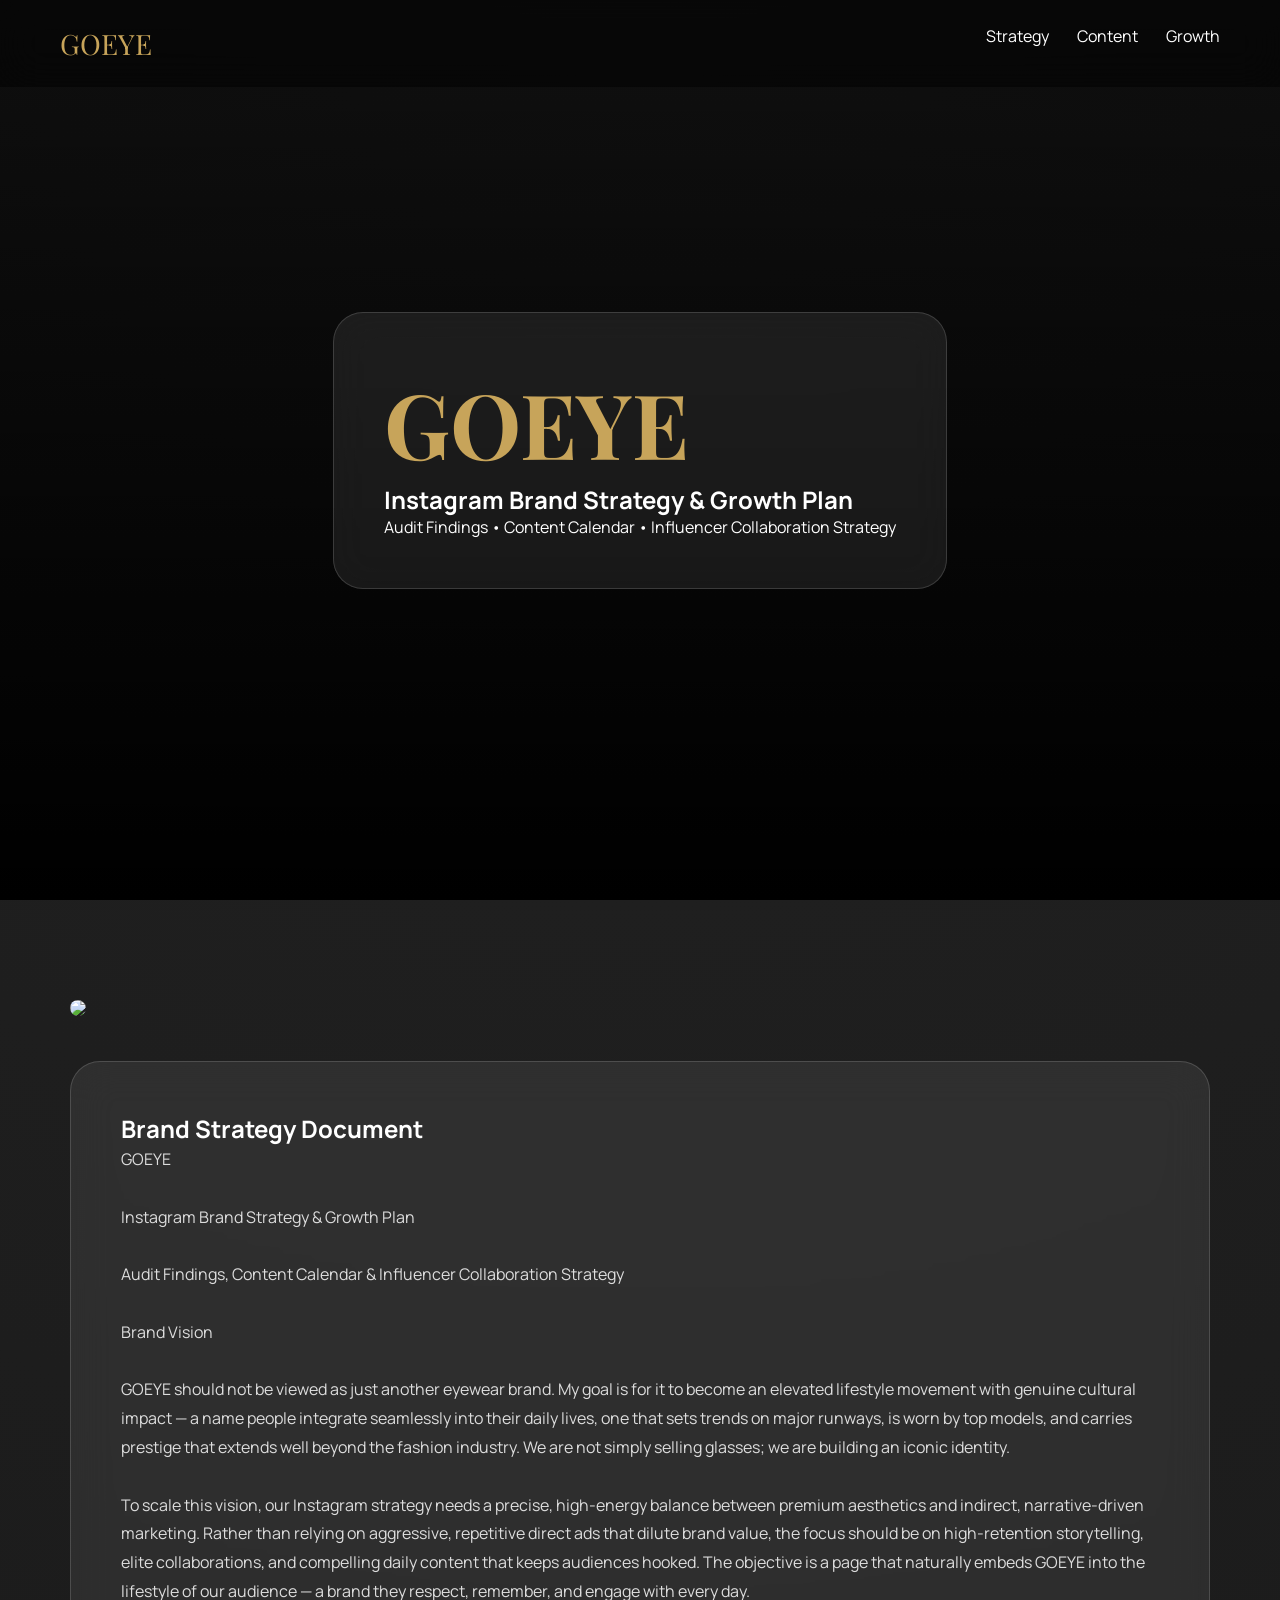
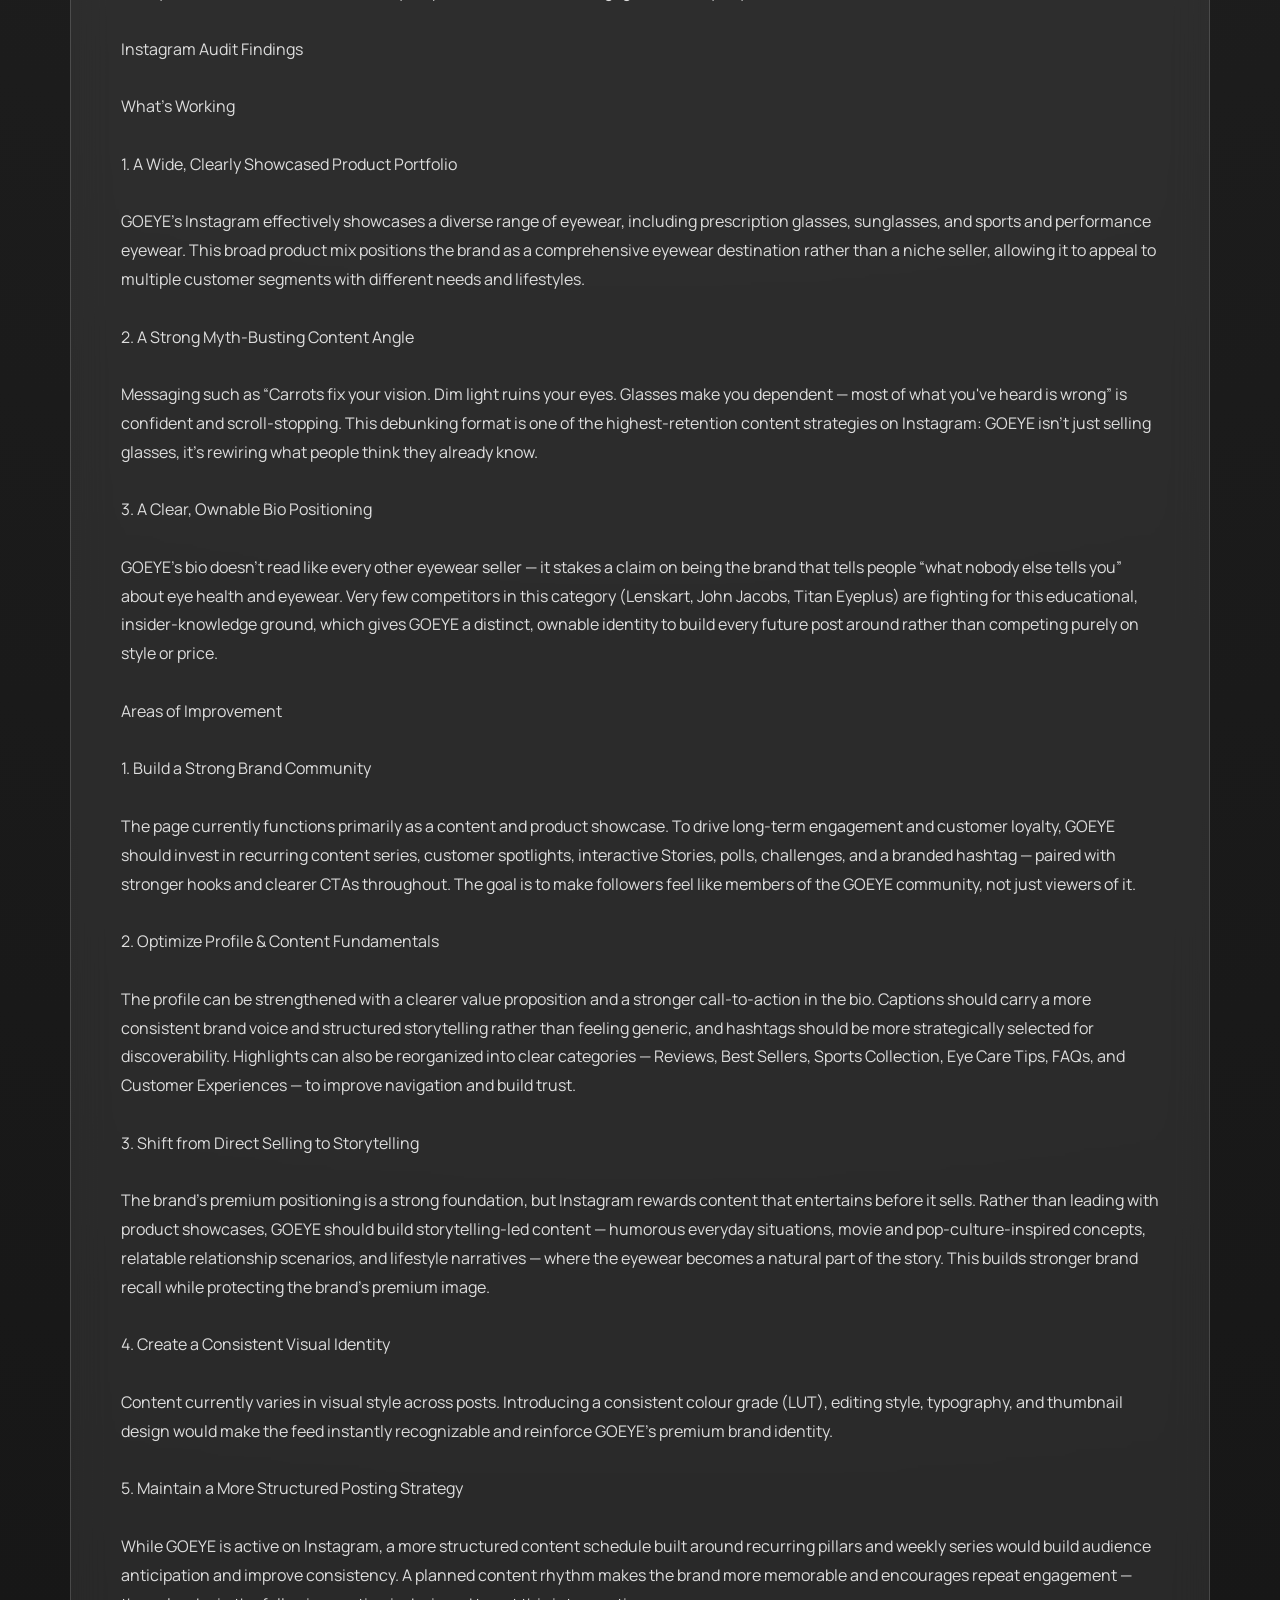
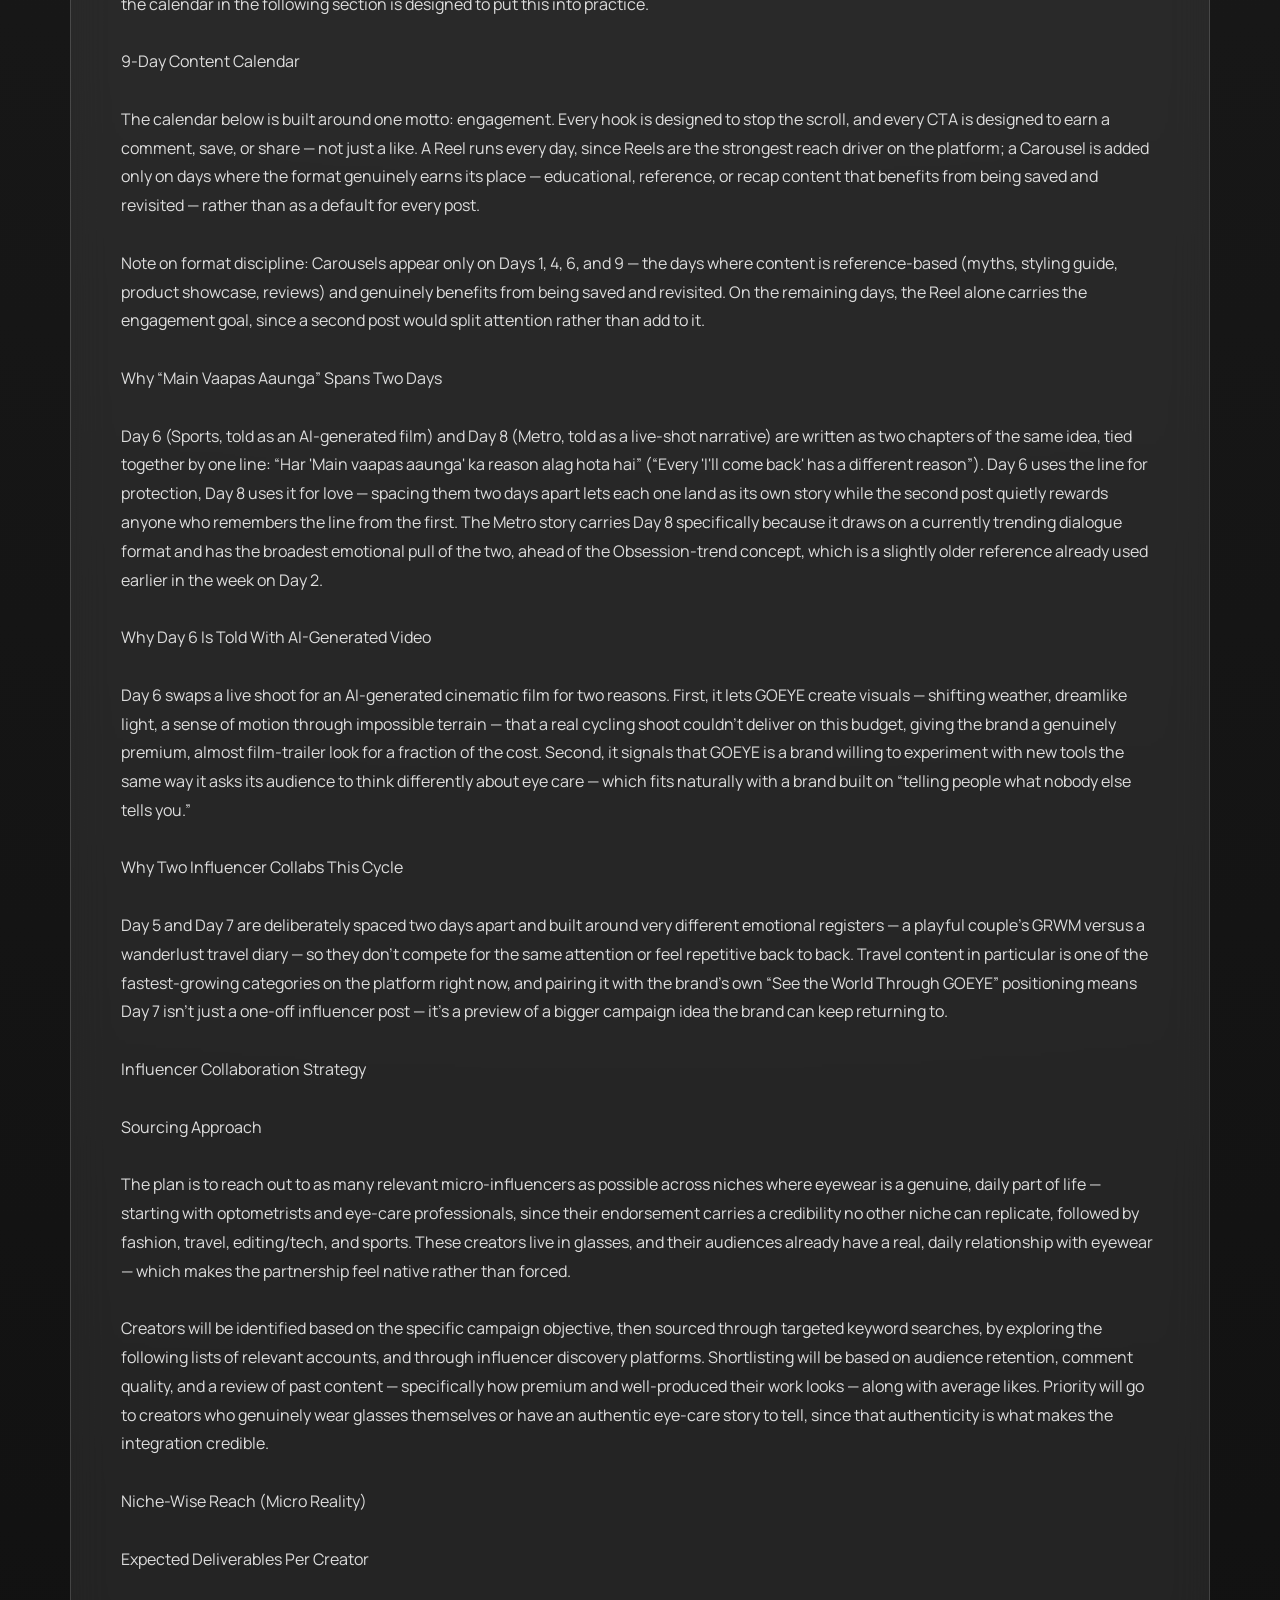
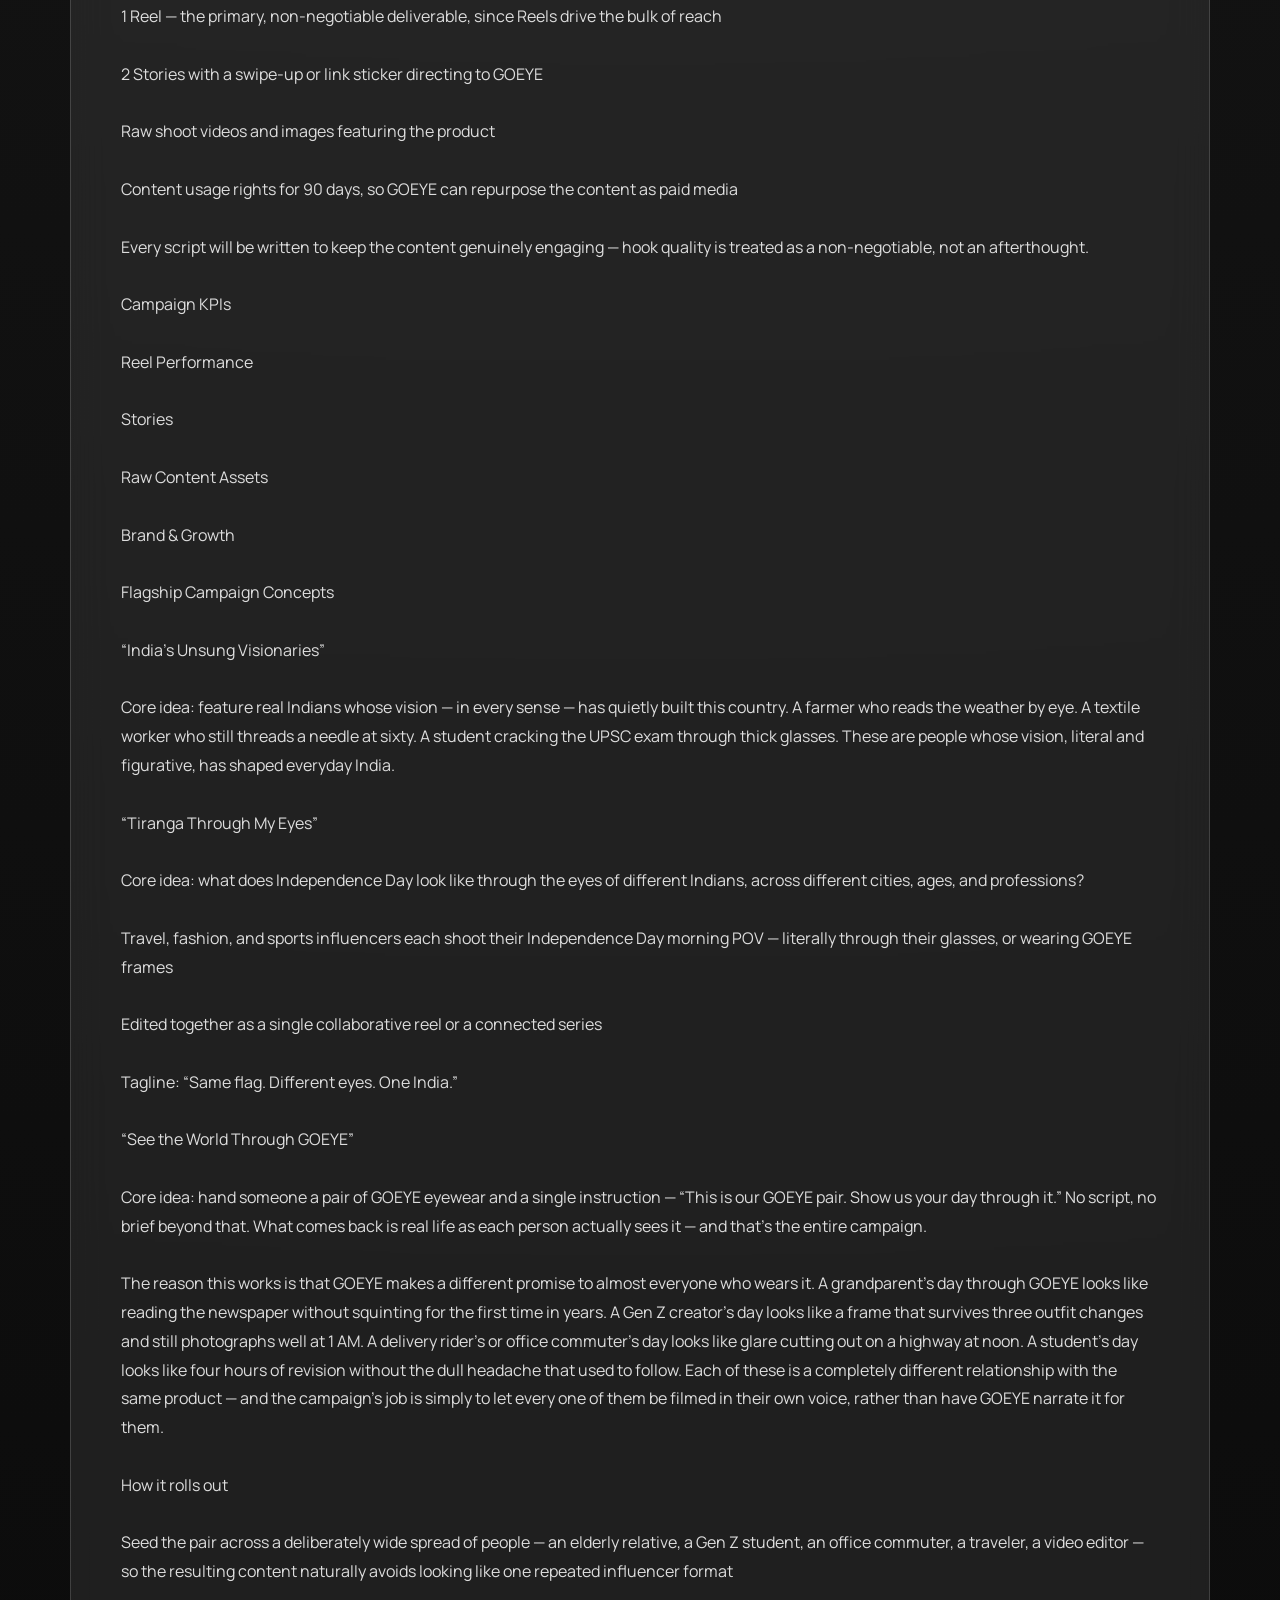
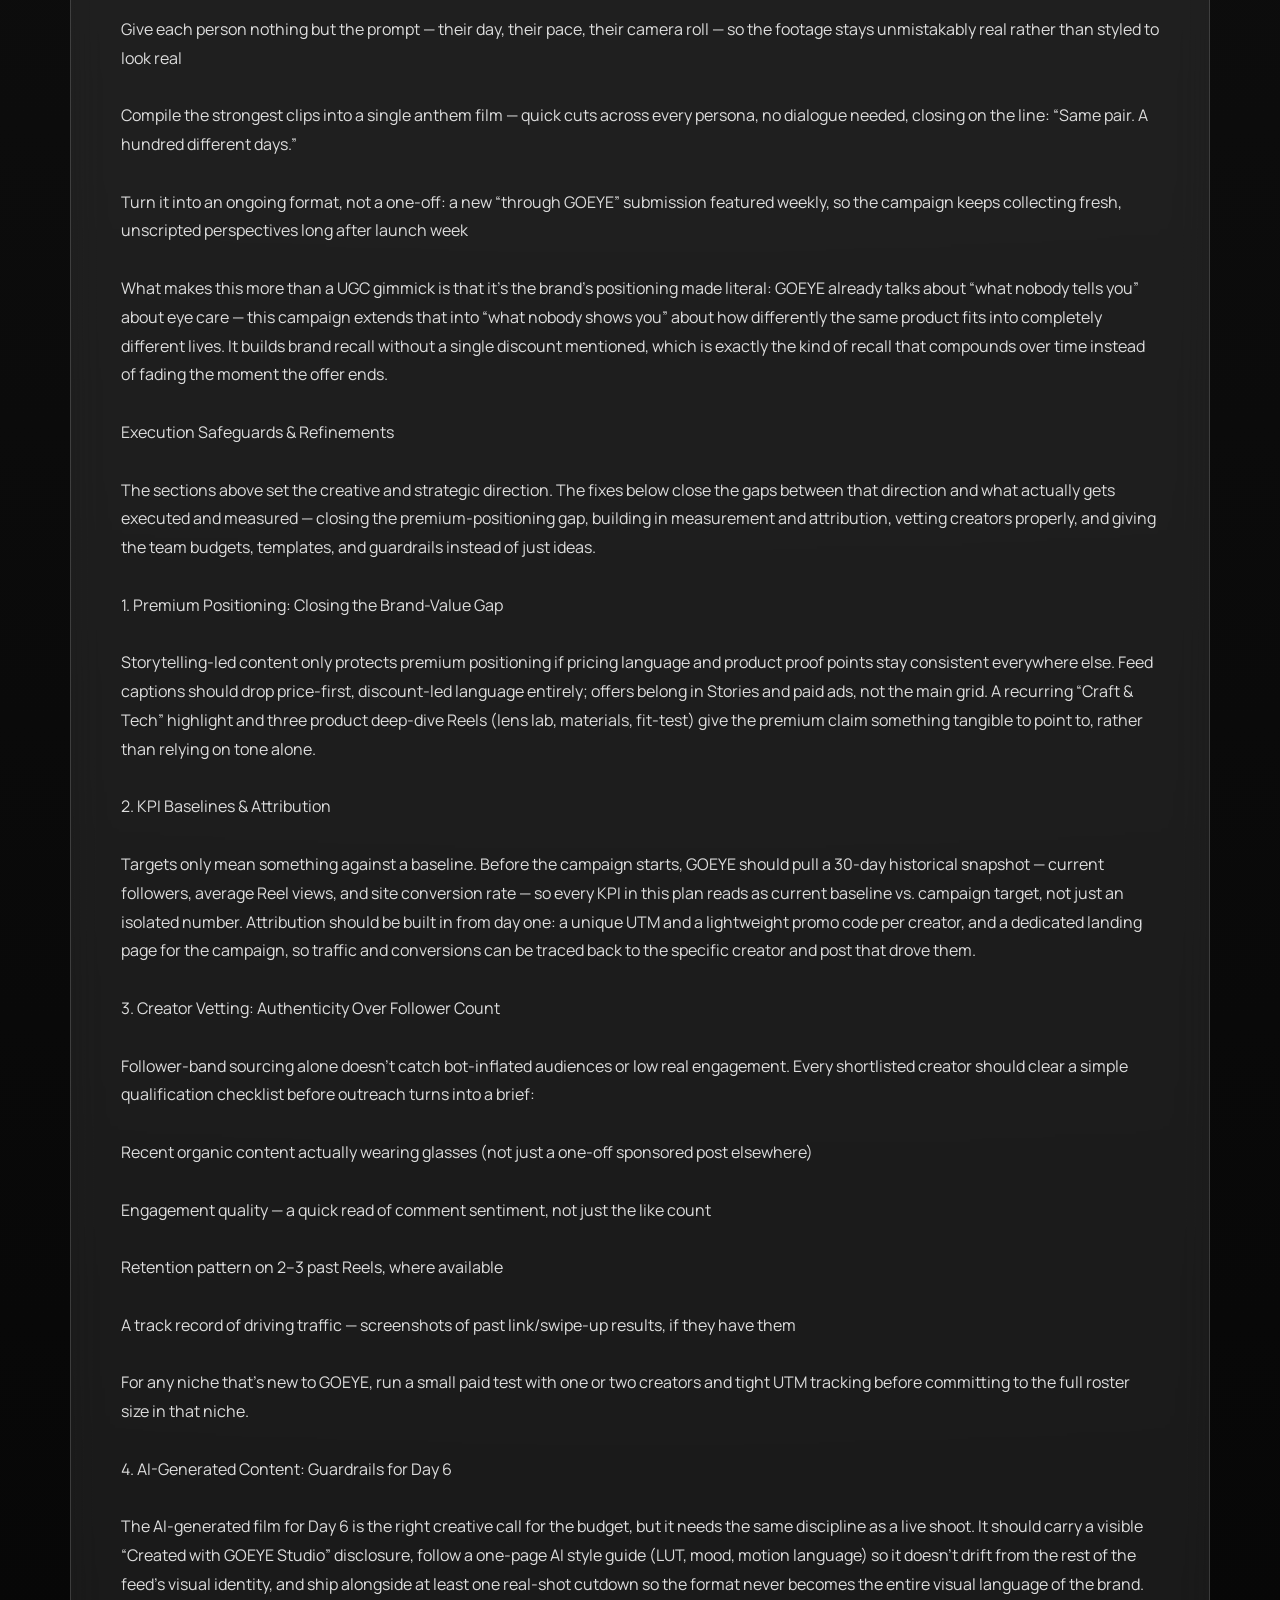
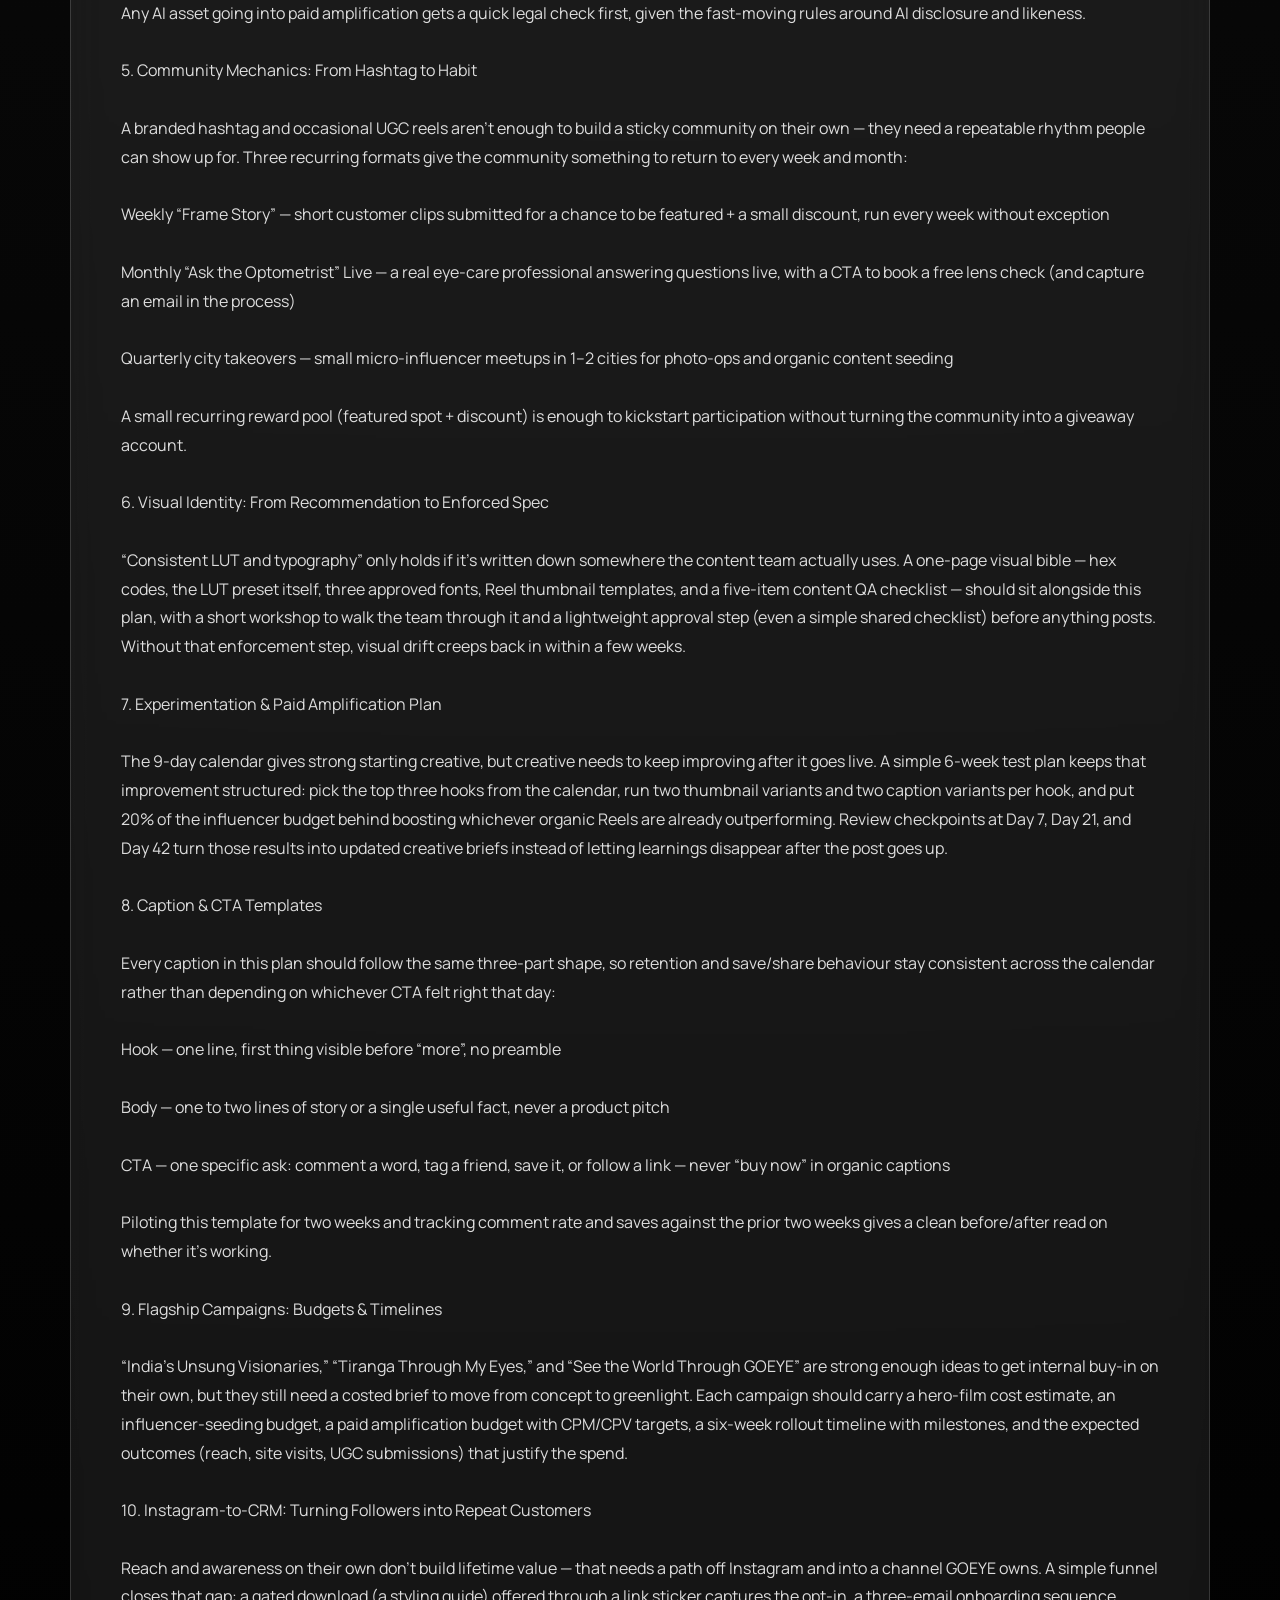
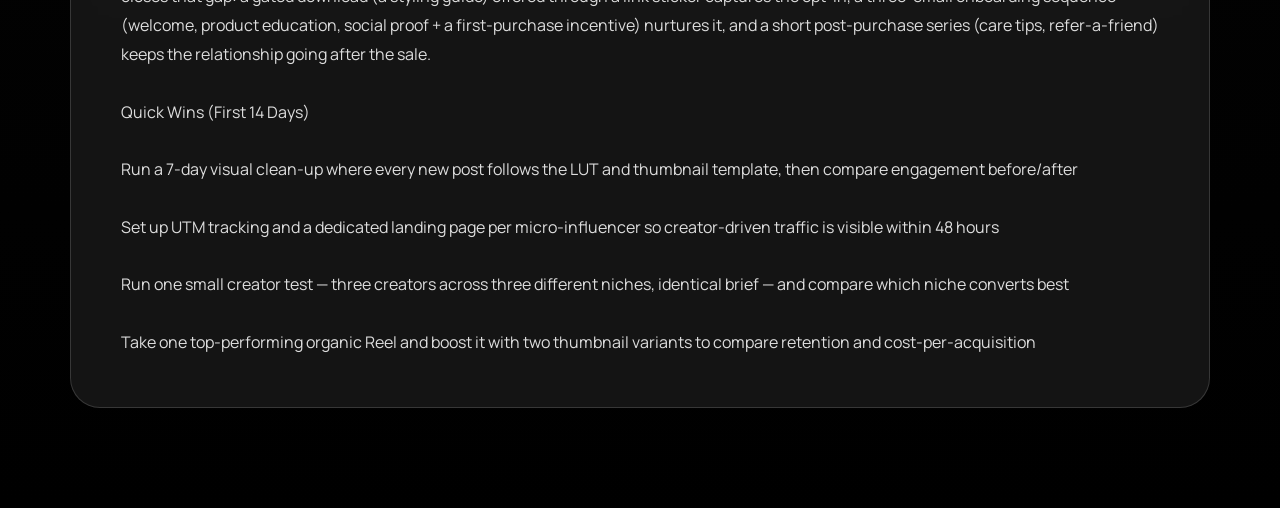
==== index.html @ ce5486c8 "Add files via upload" ====
<!DOCTYPE html>
<html lang="en">
<head>
<meta charset="UTF-8">
<meta name="viewport" content="width=device-width, initial-scale=1.0">
<title>GOEYE | Instagram Strategy</title>
<link href="https://fonts.googleapis.com/css2?family=Manrope:wght@300;400;600;800&family=Playfair+Display:wght@500;700&display=swap" rel="stylesheet">
<link rel="stylesheet" href="style.css">
</head>

<body>

<div id="loader">
<h1>GOEYE</h1>
<p>Loading Brand Strategy</p>
</div>

<nav>
<div class="logo">GOEYE</div>
<div>
<a href="#strategy">Strategy</a>
<a href="#content">Content</a>
<a href="#growth">Growth</a>
</div>
</nav>


<header class="hero">
<div class="hero-glass">
<h1>GOEYE</h1>
<h2>Instagram Brand Strategy & Growth Plan</h2>
<p>Audit Findings • Content Calendar • Influencer Collaboration Strategy</p>
</div>
</header>


<section id="strategy" class="section">

<div class="image-card">
<img src="https://images.unsplash.com/photo-1511499767150-a48a237f0083">
</div>

<div class="glass">

<h2>Brand Strategy Document</h2>

<pre>GOEYE

Instagram Brand Strategy & Growth Plan

Audit Findings, Content Calendar & Influencer Collaboration Strategy

Brand Vision

GOEYE should not be viewed as just another eyewear brand. My goal is for it to become an elevated lifestyle movement with genuine cultural impact — a name people integrate seamlessly into their daily lives, one that sets trends on major runways, is worn by top models, and carries prestige that extends well beyond the fashion industry. We are not simply selling glasses; we are building an iconic identity.

To scale this vision, our Instagram strategy needs a precise, high-energy balance between premium aesthetics and indirect, narrative-driven marketing. Rather than relying on aggressive, repetitive direct ads that dilute brand value, the focus should be on high-retention storytelling, elite collaborations, and compelling daily content that keeps audiences hooked. The objective is a page that naturally embeds GOEYE into the lifestyle of our audience — a brand they respect, remember, and engage with every day.

Instagram Audit Findings

What's Working

1. A Wide, Clearly Showcased Product Portfolio

GOEYE's Instagram effectively showcases a diverse range of eyewear, including prescription glasses, sunglasses, and sports and performance eyewear. This broad product mix positions the brand as a comprehensive eyewear destination rather than a niche seller, allowing it to appeal to multiple customer segments with different needs and lifestyles.

2. A Strong Myth-Busting Content Angle

Messaging such as “Carrots fix your vision. Dim light ruins your eyes. Glasses make you dependent — most of what you've heard is wrong” is confident and scroll-stopping. This debunking format is one of the highest-retention content strategies on Instagram: GOEYE isn't just selling glasses, it's rewiring what people think they already know.

3. A Clear, Ownable Bio Positioning

GOEYE's bio doesn't read like every other eyewear seller — it stakes a claim on being the brand that tells people “what nobody else tells you” about eye health and eyewear. Very few competitors in this category (Lenskart, John Jacobs, Titan Eyeplus) are fighting for this educational, insider-knowledge ground, which gives GOEYE a distinct, ownable identity to build every future post around rather than competing purely on style or price.

Areas of Improvement

1. Build a Strong Brand Community

The page currently functions primarily as a content and product showcase. To drive long-term engagement and customer loyalty, GOEYE should invest in recurring content series, customer spotlights, interactive Stories, polls, challenges, and a branded hashtag — paired with stronger hooks and clearer CTAs throughout. The goal is to make followers feel like members of the GOEYE community, not just viewers of it.

2. Optimize Profile & Content Fundamentals

The profile can be strengthened with a clearer value proposition and a stronger call-to-action in the bio. Captions should carry a more consistent brand voice and structured storytelling rather than feeling generic, and hashtags should be more strategically selected for discoverability. Highlights can also be reorganized into clear categories — Reviews, Best Sellers, Sports Collection, Eye Care Tips, FAQs, and Customer Experiences — to improve navigation and build trust.

3. Shift from Direct Selling to Storytelling

The brand's premium positioning is a strong foundation, but Instagram rewards content that entertains before it sells. Rather than leading with product showcases, GOEYE should build storytelling-led content — humorous everyday situations, movie and pop-culture-inspired concepts, relatable relationship scenarios, and lifestyle narratives — where the eyewear becomes a natural part of the story. This builds stronger brand recall while protecting the brand's premium image.

4. Create a Consistent Visual Identity

Content currently varies in visual style across posts. Introducing a consistent colour grade (LUT), editing style, typography, and thumbnail design would make the feed instantly recognizable and reinforce GOEYE's premium brand identity.

5. Maintain a More Structured Posting Strategy

While GOEYE is active on Instagram, a more structured content schedule built around recurring pillars and weekly series would build audience anticipation and improve consistency. A planned content rhythm makes the brand more memorable and encourages repeat engagement — the calendar in the following section is designed to put this into practice.

9-Day Content Calendar

The calendar below is built around one motto: engagement. Every hook is designed to stop the scroll, and every CTA is designed to earn a comment, save, or share — not just a like. A Reel runs every day, since Reels are the strongest reach driver on the platform; a Carousel is added only on days where the format genuinely earns its place — educational, reference, or recap content that benefits from being saved and revisited — rather than as a default for every post.

Note on format discipline: Carousels appear only on Days 1, 4, 6, and 9 — the days where content is reference-based (myths, styling guide, product showcase, reviews) and genuinely benefits from being saved and revisited. On the remaining days, the Reel alone carries the engagement goal, since a second post would split attention rather than add to it.

Why “Main Vaapas Aaunga” Spans Two Days

Day 6 (Sports, told as an AI-generated film) and Day 8 (Metro, told as a live-shot narrative) are written as two chapters of the same idea, tied together by one line: “Har 'Main vaapas aaunga' ka reason alag hota hai” (“Every 'I'll come back' has a different reason”). Day 6 uses the line for protection, Day 8 uses it for love — spacing them two days apart lets each one land as its own story while the second post quietly rewards anyone who remembers the line from the first. The Metro story carries Day 8 specifically because it draws on a currently trending dialogue format and has the broadest emotional pull of the two, ahead of the Obsession-trend concept, which is a slightly older reference already used earlier in the week on Day 2.

Why Day 6 Is Told With AI-Generated Video

Day 6 swaps a live shoot for an AI-generated cinematic film for two reasons. First, it lets GOEYE create visuals — shifting weather, dreamlike light, a sense of motion through impossible terrain — that a real cycling shoot couldn't deliver on this budget, giving the brand a genuinely premium, almost film-trailer look for a fraction of the cost. Second, it signals that GOEYE is a brand willing to experiment with new tools the same way it asks its audience to think differently about eye care — which fits naturally with a brand built on “telling people what nobody else tells you.”

Why Two Influencer Collabs This Cycle

Day 5 and Day 7 are deliberately spaced two days apart and built around very different emotional registers — a playful couple's GRWM versus a wanderlust travel diary — so they don't compete for the same attention or feel repetitive back to back. Travel content in particular is one of the fastest-growing categories on the platform right now, and pairing it with the brand's own “See the World Through GOEYE” positioning means Day 7 isn't just a one-off influencer post — it's a preview of a bigger campaign idea the brand can keep returning to.

Influencer Collaboration Strategy

Sourcing Approach

The plan is to reach out to as many relevant micro-influencers as possible across niches where eyewear is a genuine, daily part of life — starting with optometrists and eye-care professionals, since their endorsement carries a credibility no other niche can replicate, followed by fashion, travel, editing/tech, and sports. These creators live in glasses, and their audiences already have a real, daily relationship with eyewear — which makes the partnership feel native rather than forced.

Creators will be identified based on the specific campaign objective, then sourced through targeted keyword searches, by exploring the following lists of relevant accounts, and through influencer discovery platforms. Shortlisting will be based on audience retention, comment quality, and a review of past content — specifically how premium and well-produced their work looks — along with average likes. Priority will go to creators who genuinely wear glasses themselves or have an authentic eye-care story to tell, since that authenticity is what makes the integration credible.

Niche-Wise Reach (Micro Reality)

Expected Deliverables Per Creator

1 Reel — the primary, non-negotiable deliverable, since Reels drive the bulk of reach

2 Stories with a swipe-up or link sticker directing to GOEYE

Raw shoot videos and images featuring the product

Content usage rights for 90 days, so GOEYE can repurpose the content as paid media

Every script will be written to keep the content genuinely engaging — hook quality is treated as a non-negotiable, not an afterthought.

Campaign KPIs

Reel Performance

Stories

Raw Content Assets

Brand & Growth

Flagship Campaign Concepts

“India's Unsung Visionaries”

Core idea: feature real Indians whose vision — in every sense — has quietly built this country. A farmer who reads the weather by eye. A textile worker who still threads a needle at sixty. A student cracking the UPSC exam through thick glasses. These are people whose vision, literal and figurative, has shaped everyday India.

“Tiranga Through My Eyes”

Core idea: what does Independence Day look like through the eyes of different Indians, across different cities, ages, and professions?

Travel, fashion, and sports influencers each shoot their Independence Day morning POV — literally through their glasses, or wearing GOEYE frames

Edited together as a single collaborative reel or a connected series

Tagline: “Same flag. Different eyes. One India.”

“See the World Through GOEYE”

Core idea: hand someone a pair of GOEYE eyewear and a single instruction — “This is our GOEYE pair. Show us your day through it.” No script, no brief beyond that. What comes back is real life as each person actually sees it — and that's the entire campaign.

The reason this works is that GOEYE makes a different promise to almost everyone who wears it. A grandparent's day through GOEYE looks like reading the newspaper without squinting for the first time in years. A Gen Z creator's day looks like a frame that survives three outfit changes and still photographs well at 1 AM. A delivery rider's or office commuter's day looks like glare cutting out on a highway at noon. A student's day looks like four hours of revision without the dull headache that used to follow. Each of these is a completely different relationship with the same product — and the campaign's job is simply to let every one of them be filmed in their own voice, rather than have GOEYE narrate it for them.

How it rolls out

Seed the pair across a deliberately wide spread of people — an elderly relative, a Gen Z student, an office commuter, a traveler, a video editor — so the resulting content naturally avoids looking like one repeated influencer format

Give each person nothing but the prompt — their day, their pace, their camera roll — so the footage stays unmistakably real rather than styled to look real

Compile the strongest clips into a single anthem film — quick cuts across every persona, no dialogue needed, closing on the line: “Same pair. A hundred different days.”

Turn it into an ongoing format, not a one-off: a new “through GOEYE” submission featured weekly, so the campaign keeps collecting fresh, unscripted perspectives long after launch week

What makes this more than a UGC gimmick is that it's the brand's positioning made literal: GOEYE already talks about “what nobody tells you” about eye care — this campaign extends that into “what nobody shows you” about how differently the same product fits into completely different lives. It builds brand recall without a single discount mentioned, which is exactly the kind of recall that compounds over time instead of fading the moment the offer ends.

Execution Safeguards & Refinements

The sections above set the creative and strategic direction. The fixes below close the gaps between that direction and what actually gets executed and measured — closing the premium-positioning gap, building in measurement and attribution, vetting creators properly, and giving the team budgets, templates, and guardrails instead of just ideas.

1. Premium Positioning: Closing the Brand-Value Gap

Storytelling-led content only protects premium positioning if pricing language and product proof points stay consistent everywhere else. Feed captions should drop price-first, discount-led language entirely; offers belong in Stories and paid ads, not the main grid. A recurring “Craft & Tech” highlight and three product deep-dive Reels (lens lab, materials, fit-test) give the premium claim something tangible to point to, rather than relying on tone alone.

2. KPI Baselines & Attribution

Targets only mean something against a baseline. Before the campaign starts, GOEYE should pull a 30-day historical snapshot — current followers, average Reel views, and site conversion rate — so every KPI in this plan reads as current baseline vs. campaign target, not just an isolated number. Attribution should be built in from day one: a unique UTM and a lightweight promo code per creator, and a dedicated landing page for the campaign, so traffic and conversions can be traced back to the specific creator and post that drove them.

3. Creator Vetting: Authenticity Over Follower Count

Follower-band sourcing alone doesn't catch bot-inflated audiences or low real engagement. Every shortlisted creator should clear a simple qualification checklist before outreach turns into a brief:

Recent organic content actually wearing glasses (not just a one-off sponsored post elsewhere)

Engagement quality — a quick read of comment sentiment, not just the like count

Retention pattern on 2–3 past Reels, where available

A track record of driving traffic — screenshots of past link/swipe-up results, if they have them

For any niche that's new to GOEYE, run a small paid test with one or two creators and tight UTM tracking before committing to the full roster size in that niche.

4. AI-Generated Content: Guardrails for Day 6

The AI-generated film for Day 6 is the right creative call for the budget, but it needs the same discipline as a live shoot. It should carry a visible “Created with GOEYE Studio” disclosure, follow a one-page AI style guide (LUT, mood, motion language) so it doesn't drift from the rest of the feed's visual identity, and ship alongside at least one real-shot cutdown so the format never becomes the entire visual language of the brand. Any AI asset going into paid amplification gets a quick legal check first, given the fast-moving rules around AI disclosure and likeness.

5. Community Mechanics: From Hashtag to Habit

A branded hashtag and occasional UGC reels aren't enough to build a sticky community on their own — they need a repeatable rhythm people can show up for. Three recurring formats give the community something to return to every week and month:

Weekly “Frame Story” — short customer clips submitted for a chance to be featured + a small discount, run every week without exception

Monthly “Ask the Optometrist” Live — a real eye-care professional answering questions live, with a CTA to book a free lens check (and capture an email in the process)

Quarterly city takeovers — small micro-influencer meetups in 1–2 cities for photo-ops and organic content seeding

A small recurring reward pool (featured spot + discount) is enough to kickstart participation without turning the community into a giveaway account.

6. Visual Identity: From Recommendation to Enforced Spec

“Consistent LUT and typography” only holds if it's written down somewhere the content team actually uses. A one-page visual bible — hex codes, the LUT preset itself, three approved fonts, Reel thumbnail templates, and a five-item content QA checklist — should sit alongside this plan, with a short workshop to walk the team through it and a lightweight approval step (even a simple shared checklist) before anything posts. Without that enforcement step, visual drift creeps back in within a few weeks.

7. Experimentation & Paid Amplification Plan

The 9-day calendar gives strong starting creative, but creative needs to keep improving after it goes live. A simple 6-week test plan keeps that improvement structured: pick the top three hooks from the calendar, run two thumbnail variants and two caption variants per hook, and put 20% of the influencer budget behind boosting whichever organic Reels are already outperforming. Review checkpoints at Day 7, Day 21, and Day 42 turn those results into updated creative briefs instead of letting learnings disappear after the post goes up.

8. Caption & CTA Templates

Every caption in this plan should follow the same three-part shape, so retention and save/share behaviour stay consistent across the calendar rather than depending on whichever CTA felt right that day:

Hook — one line, first thing visible before “more”, no preamble

Body — one to two lines of story or a single useful fact, never a product pitch

CTA — one specific ask: comment a word, tag a friend, save it, or follow a link — never “buy now” in organic captions

Piloting this template for two weeks and tracking comment rate and saves against the prior two weeks gives a clean before/after read on whether it's working.

9. Flagship Campaigns: Budgets & Timelines

“India's Unsung Visionaries,” “Tiranga Through My Eyes,” and “See the World Through GOEYE” are strong enough ideas to get internal buy-in on their own, but they still need a costed brief to move from concept to greenlight. Each campaign should carry a hero-film cost estimate, an influencer-seeding budget, a paid amplification budget with CPM/CPV targets, a six-week rollout timeline with milestones, and the expected outcomes (reach, site visits, UGC submissions) that justify the spend.

10. Instagram-to-CRM: Turning Followers into Repeat Customers

Reach and awareness on their own don't build lifetime value — that needs a path off Instagram and into a channel GOEYE owns. A simple funnel closes that gap: a gated download (a styling guide) offered through a link sticker captures the opt-in, a three-email onboarding sequence (welcome, product education, social proof + a first-purchase incentive) nurtures it, and a short post-purchase series (care tips, refer-a-friend) keeps the relationship going after the sale.

Quick Wins (First 14 Days)

Run a 7-day visual clean-up where every new post follows the LUT and thumbnail template, then compare engagement before/after

Set up UTM tracking and a dedicated landing page per micro-influencer so creator-driven traffic is visible within 48 hours

Run one small creator test — three creators across three different niches, identical brief — and compare which niche converts best

Take one top-performing organic Reel and boost it with two thumbnail variants to compare retention and cost-per-acquisition</pre>

</div>

</section>


<script src="script.js"></script>
</body>
</html>
---- style.css ----
:root{
--bg:#070707;
--panel:rgba(255,255,255,.08);
--border:rgba(255,255,255,.15);
--accent:#c7a45a;
}

*{
margin:0;
padding:0;
box-sizing:border-box;
}

body{
background:
radial-gradient(circle at top,#222,#000);
color:white;
font-family:Manrope,sans-serif;
}

nav{
position:fixed;
top:0;
width:100%;
padding:25px 60px;
display:flex;
justify-content:space-between;
background:rgba(0,0,0,.5);
backdrop-filter:blur(20px);
z-index:10;
}

nav a{
color:white;
margin-left:25px;
text-decoration:none;
}

.logo{
font-family:"Playfair Display";
font-size:28px;
color:var(--accent);
}


.hero{
height:100vh;
display:flex;
align-items:center;
justify-content:center;
background:
linear-gradient(#0008,#000),
url("https://images.unsplash.com/photo-1574258495973-f010dfbb5371")
center/cover;
}


.hero-glass,
.glass{
background:var(--panel);
border:1px solid var(--border);
backdrop-filter:blur(20px);
border-radius:30px;
padding:50px;
}


.hero h1{
font-size:90px;
font-family:"Playfair Display";
color:var(--accent);
}


.section{
max-width:1200px;
margin:auto;
padding:100px 30px;
}


.image-card img{
width:100%;
border-radius:30px;
margin-bottom:40px;
}


pre{
white-space:pre-wrap;
font-family:inherit;
line-height:1.8;
color:#ddd;
}


#loader{
position:fixed;
inset:0;
background:#000;
display:grid;
place-content:center;
z-index:100;
}


@media(max-width:700px){
.hero h1{
font-size:55px;
}

nav{
padding:20px;
}

}
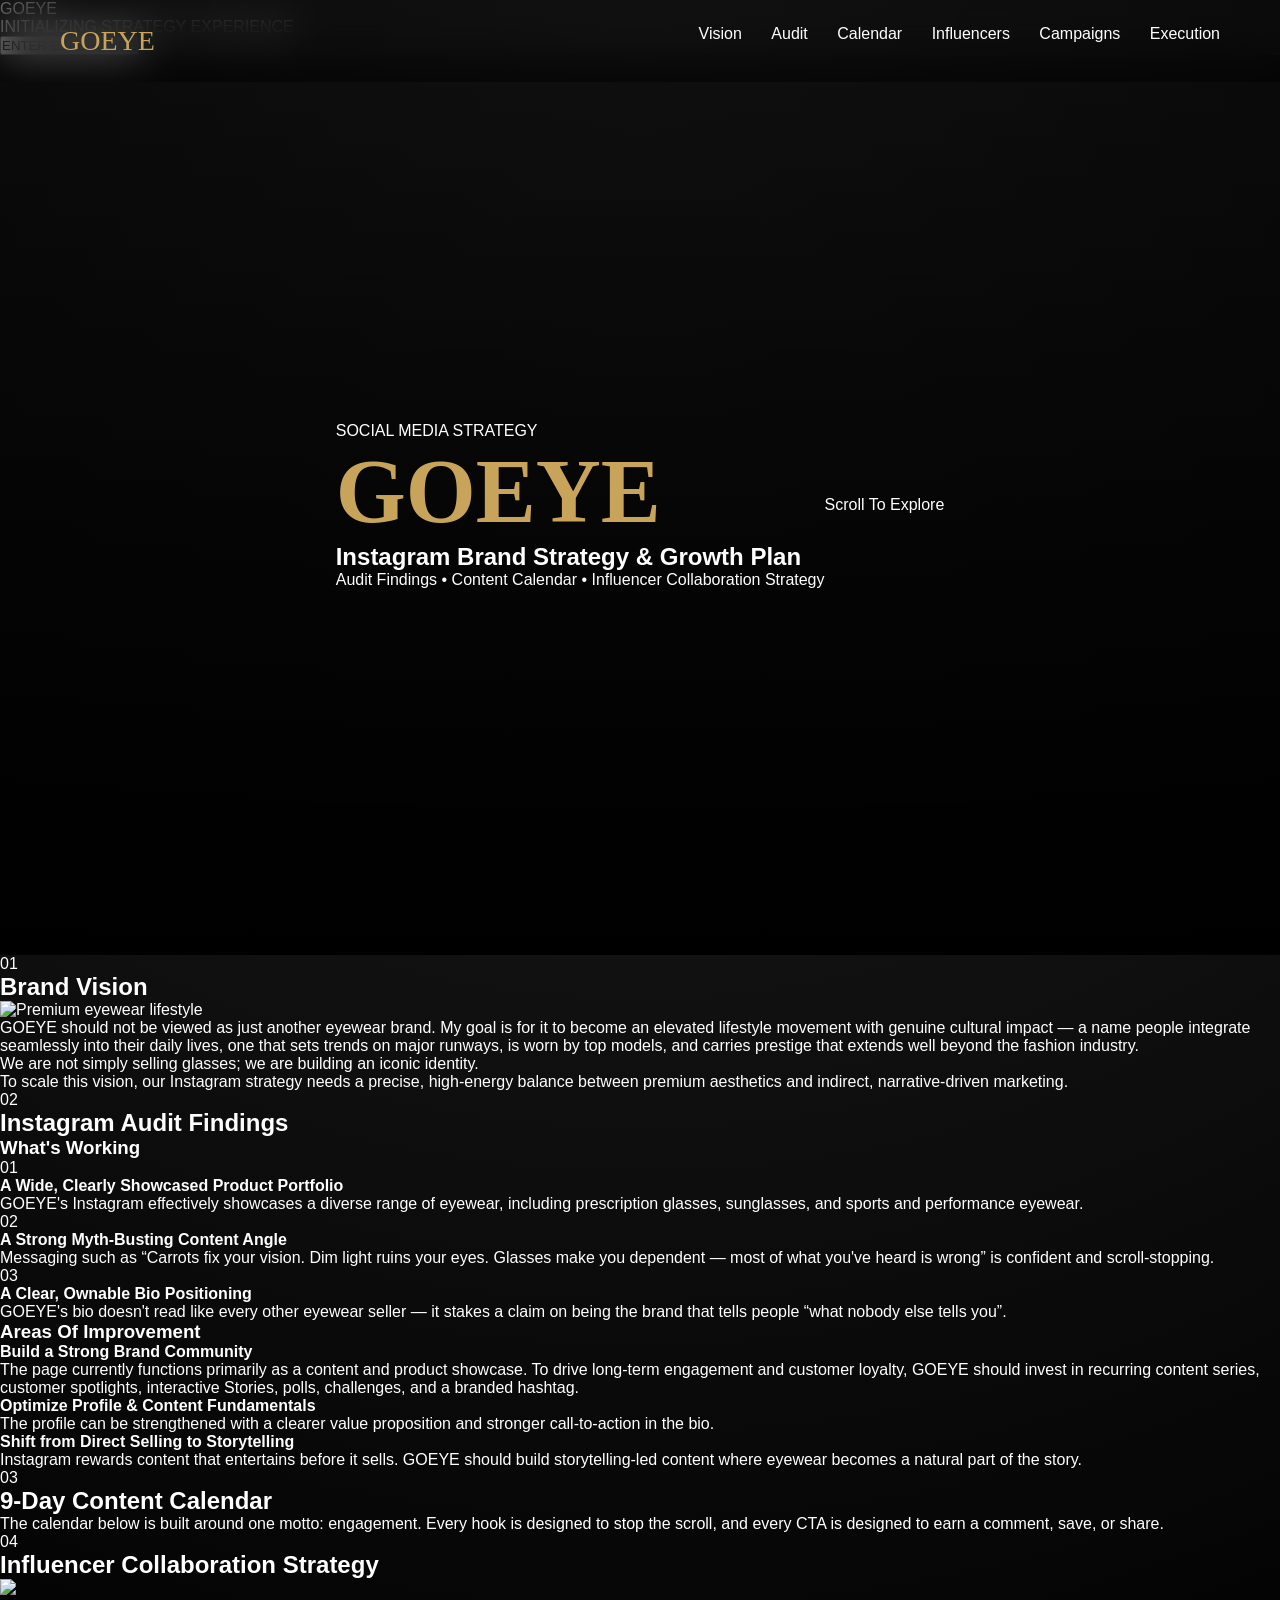
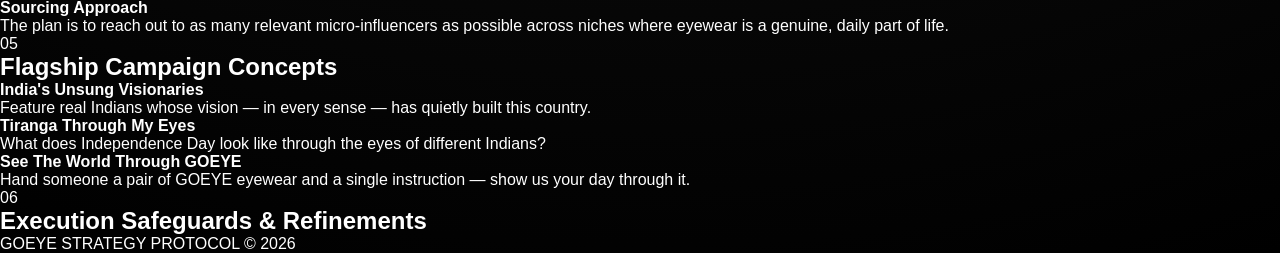
==== commit 525c1a03: "Update index.html" ====
--- a/index.html
+++ b/index.html
@@ -1,268 +1,834 @@
 <!DOCTYPE html>
 <html lang="en">
+
 <head>
+
 <meta charset="UTF-8">
 <meta name="viewport" content="width=device-width, initial-scale=1.0">
-<title>GOEYE | Instagram Strategy</title>
-<link href="https://fonts.googleapis.com/css2?family=Manrope:wght@300;400;600;800&family=Playfair+Display:wght@500;700&display=swap" rel="stylesheet">
+
+<title>
+GOEYE | Instagram Brand Strategy & Growth Plan
+</title>
+
+
+<link rel="preconnect" href="https://fonts.googleapis.com">
+
+<link rel="preconnect" href="https://fonts.gstatic.com" crossorigin>
+
+
+<link href="https://fonts.googleapis.com/css2?family=Cinzel:wght@400;600;700&family=Inter:wght@300;400;500;600&display=swap" rel="stylesheet">
+
+
 <link rel="stylesheet" href="style.css">
+
+
 </head>
 
+
 <body>
 
-<div id="loader">
-<h1>GOEYE</h1>
-<p>Loading Brand Strategy</p>
-</div>
+
+
+<!-- PRELOADER -->
+
+
+<div id="preloader">
+
+<div class="loader-wrapper">
+
+<div class="brand-loader">
+GOEYE
+</div>
+
+
+<p>
+INITIALIZING STRATEGY EXPERIENCE
+</p>
+
+
+<div class="progress-bar">
+
+<div class="progress"></div>
+
+</div>
+
+
+<button id="enter-btn">
+
+ENTER EXPERIENCE
+
+</button>
+
+
+</div>
+
+</div>
+
+
+
+
+
+<!-- NAVIGATION -->
+
 
 <nav>
-<div class="logo">GOEYE</div>
-<div>
-<a href="#strategy">Strategy</a>
-<a href="#content">Content</a>
-<a href="#growth">Growth</a>
-</div>
+
+
+<div class="logo">
+GOEYE
+</div>
+
+
+
+<div class="nav-links">
+
+
+<a href="#vision">
+Vision
+</a>
+
+
+<a href="#audit">
+Audit
+</a>
+
+
+<a href="#calendar">
+Calendar
+</a>
+
+
+<a href="#influencer">
+Influencers
+</a>
+
+
+<a href="#campaigns">
+Campaigns
+</a>
+
+
+<a href="#execution">
+Execution
+</a>
+
+
+
+</div>
+
+
 </nav>
 
 
+
+
+
+
+
+<!-- HERO -->
+
+
+
 <header class="hero">
-<div class="hero-glass">
-<h1>GOEYE</h1>
-<h2>Instagram Brand Strategy & Growth Plan</h2>
-<p>Audit Findings • Content Calendar • Influencer Collaboration Strategy</p>
-</div>
+
+
+<div class="hero-image"></div>
+
+
+<div class="hero-overlay"></div>
+
+
+<div class="hero-content reveal">
+
+
+<span class="premium-tag">
+
+SOCIAL MEDIA STRATEGY
+
+</span>
+
+
+
+<h1>
+
+GOEYE
+
+</h1>
+
+
+
+<h2>
+
+Instagram Brand Strategy & Growth Plan
+
+</h2>
+
+
+
+<p>
+
+Audit Findings • Content Calendar • Influencer Collaboration Strategy
+
+</p>
+
+
+</div>
+
+
+
+<div class="scroll-indicator">
+
+Scroll To Explore
+
+</div>
+
+
 </header>
 
 
-<section id="strategy" class="section">
-
-<div class="image-card">
-<img src="https://images.unsplash.com/photo-1511499767150-a48a237f0083">
-</div>
-
-<div class="glass">
-
-<h2>Brand Strategy Document</h2>
-
-<pre>GOEYE
-
-Instagram Brand Strategy & Growth Plan
-
-Audit Findings, Content Calendar & Influencer Collaboration Strategy
-
+
+
+
+
+
+<main>
+
+
+
+
+
+<!-- BRAND VISION -->
+
+
+
+<section id="vision" class="container">
+
+
+
+<div class="section-heading reveal">
+
+
+<span>
+01
+</span>
+
+
+<h2>
 Brand Vision
-
-GOEYE should not be viewed as just another eyewear brand. My goal is for it to become an elevated lifestyle movement with genuine cultural impact — a name people integrate seamlessly into their daily lives, one that sets trends on major runways, is worn by top models, and carries prestige that extends well beyond the fashion industry. We are not simply selling glasses; we are building an iconic identity.
-
-To scale this vision, our Instagram strategy needs a precise, high-energy balance between premium aesthetics and indirect, narrative-driven marketing. Rather than relying on aggressive, repetitive direct ads that dilute brand value, the focus should be on high-retention storytelling, elite collaborations, and compelling daily content that keeps audiences hooked. The objective is a page that naturally embeds GOEYE into the lifestyle of our audience — a brand they respect, remember, and engage with every day.
-
+</h2>
+
+
+</div>
+
+
+
+
+
+<div class="visual-section">
+
+
+<img src="assets/brand-vision.jpg" 
+alt="Premium eyewear lifestyle">
+
+
+
+<div class="glass-card reveal">
+
+
+<p>
+
+GOEYE should not be viewed as just another eyewear brand. My goal is for it to become an elevated lifestyle movement with genuine cultural impact — a name people integrate seamlessly into their daily lives, one that sets trends on major runways, is worn by top models, and carries prestige that extends well beyond the fashion industry.
+
+</p>
+
+
+
+<p>
+
+We are not simply selling glasses; we are building an iconic identity.
+
+</p>
+
+
+
+<p>
+
+To scale this vision, our Instagram strategy needs a precise, high-energy balance between premium aesthetics and indirect, narrative-driven marketing.
+
+</p>
+
+
+
+</div>
+
+
+</div>
+
+
+
+</section>
+
+
+
+
+
+
+
+
+
+<!-- AUDIT SECTION -->
+
+
+
+<section id="audit" class="container">
+
+
+
+<div class="section-heading reveal">
+
+
+<span>
+02
+</span>
+
+
+<h2>
 Instagram Audit Findings
+</h2>
+
+
+</div>
+
+
+
+
+
+<h3 class="sub-heading reveal">
 
 What's Working
 
-1. A Wide, Clearly Showcased Product Portfolio
-
-GOEYE's Instagram effectively showcases a diverse range of eyewear, including prescription glasses, sunglasses, and sports and performance eyewear. This broad product mix positions the brand as a comprehensive eyewear destination rather than a niche seller, allowing it to appeal to multiple customer segments with different needs and lifestyles.
-
-2. A Strong Myth-Busting Content Angle
-
-Messaging such as “Carrots fix your vision. Dim light ruins your eyes. Glasses make you dependent — most of what you've heard is wrong” is confident and scroll-stopping. This debunking format is one of the highest-retention content strategies on Instagram: GOEYE isn't just selling glasses, it's rewiring what people think they already know.
-
-3. A Clear, Ownable Bio Positioning
-
-GOEYE's bio doesn't read like every other eyewear seller — it stakes a claim on being the brand that tells people “what nobody else tells you” about eye health and eyewear. Very few competitors in this category (Lenskart, John Jacobs, Titan Eyeplus) are fighting for this educational, insider-knowledge ground, which gives GOEYE a distinct, ownable identity to build every future post around rather than competing purely on style or price.
-
-Areas of Improvement
-
-1. Build a Strong Brand Community
-
-The page currently functions primarily as a content and product showcase. To drive long-term engagement and customer loyalty, GOEYE should invest in recurring content series, customer spotlights, interactive Stories, polls, challenges, and a branded hashtag — paired with stronger hooks and clearer CTAs throughout. The goal is to make followers feel like members of the GOEYE community, not just viewers of it.
-
-2. Optimize Profile & Content Fundamentals
-
-The profile can be strengthened with a clearer value proposition and a stronger call-to-action in the bio. Captions should carry a more consistent brand voice and structured storytelling rather than feeling generic, and hashtags should be more strategically selected for discoverability. Highlights can also be reorganized into clear categories — Reviews, Best Sellers, Sports Collection, Eye Care Tips, FAQs, and Customer Experiences — to improve navigation and build trust.
-
-3. Shift from Direct Selling to Storytelling
-
-The brand's premium positioning is a strong foundation, but Instagram rewards content that entertains before it sells. Rather than leading with product showcases, GOEYE should build storytelling-led content — humorous everyday situations, movie and pop-culture-inspired concepts, relatable relationship scenarios, and lifestyle narratives — where the eyewear becomes a natural part of the story. This builds stronger brand recall while protecting the brand's premium image.
-
-4. Create a Consistent Visual Identity
-
-Content currently varies in visual style across posts. Introducing a consistent colour grade (LUT), editing style, typography, and thumbnail design would make the feed instantly recognizable and reinforce GOEYE's premium brand identity.
-
-5. Maintain a More Structured Posting Strategy
-
-While GOEYE is active on Instagram, a more structured content schedule built around recurring pillars and weekly series would build audience anticipation and improve consistency. A planned content rhythm makes the brand more memorable and encourages repeat engagement — the calendar in the following section is designed to put this into practice.
+</h3>
+
+
+
+
+
+<div class="card-grid">
+
+
+
+
+
+<div class="glass-card reveal">
+
+
+<div class="number">
+01
+</div>
+
+
+<h4>
+
+A Wide, Clearly Showcased Product Portfolio
+
+</h4>
+
+
+<p>
+
+GOEYE's Instagram effectively showcases a diverse range of eyewear, including prescription glasses, sunglasses, and sports and performance eyewear.
+
+</p>
+
+
+
+</div>
+
+
+
+
+
+
+
+
+<div class="glass-card reveal">
+
+
+<div class="number">
+02
+</div>
+
+
+<h4>
+
+A Strong Myth-Busting Content Angle
+
+</h4>
+
+
+<p>
+
+Messaging such as “Carrots fix your vision. Dim light ruins your eyes. Glasses make you dependent — most of what you've heard is wrong” is confident and scroll-stopping.
+
+</p>
+
+
+
+</div>
+
+
+
+
+
+
+
+
+<div class="glass-card reveal">
+
+
+<div class="number">
+03
+</div>
+
+
+<h4>
+
+A Clear, Ownable Bio Positioning
+
+</h4>
+
+
+<p>
+
+GOEYE's bio doesn't read like every other eyewear seller — it stakes a claim on being the brand that tells people “what nobody else tells you”.
+
+</p>
+
+
+
+</div>
+
+
+
+</div>
+
+
+
+
+
+
+
+
+
+<h3 class="sub-heading reveal">
+
+Areas Of Improvement
+
+</h3>
+
+
+
+
+
+<div class="stack-layout">
+
+
+
+<div class="glass-card reveal">
+
+<h4>
+Build a Strong Brand Community
+</h4>
+
+
+<p>
+
+The page currently functions primarily as a content and product showcase. To drive long-term engagement and customer loyalty, GOEYE should invest in recurring content series, customer spotlights, interactive Stories, polls, challenges, and a branded hashtag.
+
+</p>
+
+</div>
+
+
+
+
+
+<div class="glass-card reveal">
+
+
+<h4>
+
+Optimize Profile & Content Fundamentals
+
+</h4>
+
+
+<p>
+
+The profile can be strengthened with a clearer value proposition and stronger call-to-action in the bio.
+
+</p>
+
+
+</div>
+
+
+
+
+
+
+<div class="glass-card reveal">
+
+
+<h4>
+
+Shift from Direct Selling to Storytelling
+
+</h4>
+
+
+<p>
+
+Instagram rewards content that entertains before it sells. GOEYE should build storytelling-led content where eyewear becomes a natural part of the story.
+
+</p>
+
+
+</div>
+
+
+
+
+</div>
+
+
+
+</section>
+
+
+
+
+
+
+
+
+
+<!-- CONTENT CALENDAR -->
+
+
+
+<section id="calendar" class="container">
+
+
+
+<div class="section-heading reveal">
+
+<span>
+03
+</span>
+
+
+<h2>
 
 9-Day Content Calendar
 
-The calendar below is built around one motto: engagement. Every hook is designed to stop the scroll, and every CTA is designed to earn a comment, save, or share — not just a like. A Reel runs every day, since Reels are the strongest reach driver on the platform; a Carousel is added only on days where the format genuinely earns its place — educational, reference, or recap content that benefits from being saved and revisited — rather than as a default for every post.
-
-Note on format discipline: Carousels appear only on Days 1, 4, 6, and 9 — the days where content is reference-based (myths, styling guide, product showcase, reviews) and genuinely benefits from being saved and revisited. On the remaining days, the Reel alone carries the engagement goal, since a second post would split attention rather than add to it.
-
-Why “Main Vaapas Aaunga” Spans Two Days
-
-Day 6 (Sports, told as an AI-generated film) and Day 8 (Metro, told as a live-shot narrative) are written as two chapters of the same idea, tied together by one line: “Har 'Main vaapas aaunga' ka reason alag hota hai” (“Every 'I'll come back' has a different reason”). Day 6 uses the line for protection, Day 8 uses it for love — spacing them two days apart lets each one land as its own story while the second post quietly rewards anyone who remembers the line from the first. The Metro story carries Day 8 specifically because it draws on a currently trending dialogue format and has the broadest emotional pull of the two, ahead of the Obsession-trend concept, which is a slightly older reference already used earlier in the week on Day 2.
-
-Why Day 6 Is Told With AI-Generated Video
-
-Day 6 swaps a live shoot for an AI-generated cinematic film for two reasons. First, it lets GOEYE create visuals — shifting weather, dreamlike light, a sense of motion through impossible terrain — that a real cycling shoot couldn't deliver on this budget, giving the brand a genuinely premium, almost film-trailer look for a fraction of the cost. Second, it signals that GOEYE is a brand willing to experiment with new tools the same way it asks its audience to think differently about eye care — which fits naturally with a brand built on “telling people what nobody else tells you.”
-
-Why Two Influencer Collabs This Cycle
-
-Day 5 and Day 7 are deliberately spaced two days apart and built around very different emotional registers — a playful couple's GRWM versus a wanderlust travel diary — so they don't compete for the same attention or feel repetitive back to back. Travel content in particular is one of the fastest-growing categories on the platform right now, and pairing it with the brand's own “See the World Through GOEYE” positioning means Day 7 isn't just a one-off influencer post — it's a preview of a bigger campaign idea the brand can keep returning to.
+</h2>
+
+
+</div>
+
+
+
+
+
+<div class="calendar-intro glass-card reveal">
+
+
+<p>
+
+The calendar below is built around one motto: engagement. Every hook is designed to stop the scroll, and every CTA is designed to earn a comment, save, or share.
+
+</p>
+
+
+</div>
+
+
+
+
+
+<div class="calendar-grid">
+
+
+
+<!-- DAY CARDS CONTINUE HERE -->
+
+<!-- DAY 1 - DAY 9 WILL BE ADDED EXACTLY FROM DOCUMENT -->
+
+
+
+</div>
+
+
+
+</section>
+
+
+
+
+
+
+
+
+
+
+<!-- INFLUENCERS -->
+
+
+
+<section id="influencer" class="container">
+
+
+<div class="section-heading reveal">
+
+
+<span>
+04
+</span>
+
+
+<h2>
 
 Influencer Collaboration Strategy
 
+</h2>
+
+
+</div>
+
+
+
+
+
+<div class="visual-section">
+
+
+<img src="assets/influencer.jpg">
+
+
+<div class="glass-card reveal">
+
+
+<h4>
+
 Sourcing Approach
 
-The plan is to reach out to as many relevant micro-influencers as possible across niches where eyewear is a genuine, daily part of life — starting with optometrists and eye-care professionals, since their endorsement carries a credibility no other niche can replicate, followed by fashion, travel, editing/tech, and sports. These creators live in glasses, and their audiences already have a real, daily relationship with eyewear — which makes the partnership feel native rather than forced.
-
-Creators will be identified based on the specific campaign objective, then sourced through targeted keyword searches, by exploring the following lists of relevant accounts, and through influencer discovery platforms. Shortlisting will be based on audience retention, comment quality, and a review of past content — specifically how premium and well-produced their work looks — along with average likes. Priority will go to creators who genuinely wear glasses themselves or have an authentic eye-care story to tell, since that authenticity is what makes the integration credible.
-
-Niche-Wise Reach (Micro Reality)
-
-Expected Deliverables Per Creator
-
-1 Reel — the primary, non-negotiable deliverable, since Reels drive the bulk of reach
-
-2 Stories with a swipe-up or link sticker directing to GOEYE
-
-Raw shoot videos and images featuring the product
-
-Content usage rights for 90 days, so GOEYE can repurpose the content as paid media
-
-Every script will be written to keep the content genuinely engaging — hook quality is treated as a non-negotiable, not an afterthought.
-
-Campaign KPIs
-
-Reel Performance
-
-Stories
-
-Raw Content Assets
-
-Brand & Growth
+</h4>
+
+
+<p>
+
+The plan is to reach out to as many relevant micro-influencers as possible across niches where eyewear is a genuine, daily part of life.
+
+</p>
+
+
+</div>
+
+
+
+</div>
+
+
+
+</section>
+
+
+
+
+
+
+
+
+
+
+<!-- CAMPAIGNS -->
+
+
+
+<section id="campaigns" class="container">
+
+
+<div class="section-heading reveal">
+
+
+<span>
+05
+</span>
+
+
+<h2>
 
 Flagship Campaign Concepts
 
-“India's Unsung Visionaries”
-
-Core idea: feature real Indians whose vision — in every sense — has quietly built this country. A farmer who reads the weather by eye. A textile worker who still threads a needle at sixty. A student cracking the UPSC exam through thick glasses. These are people whose vision, literal and figurative, has shaped everyday India.
-
-“Tiranga Through My Eyes”
-
-Core idea: what does Independence Day look like through the eyes of different Indians, across different cities, ages, and professions?
-
-Travel, fashion, and sports influencers each shoot their Independence Day morning POV — literally through their glasses, or wearing GOEYE frames
-
-Edited together as a single collaborative reel or a connected series
-
-Tagline: “Same flag. Different eyes. One India.”
-
-“See the World Through GOEYE”
-
-Core idea: hand someone a pair of GOEYE eyewear and a single instruction — “This is our GOEYE pair. Show us your day through it.” No script, no brief beyond that. What comes back is real life as each person actually sees it — and that's the entire campaign.
-
-The reason this works is that GOEYE makes a different promise to almost everyone who wears it. A grandparent's day through GOEYE looks like reading the newspaper without squinting for the first time in years. A Gen Z creator's day looks like a frame that survives three outfit changes and still photographs well at 1 AM. A delivery rider's or office commuter's day looks like glare cutting out on a highway at noon. A student's day looks like four hours of revision without the dull headache that used to follow. Each of these is a completely different relationship with the same product — and the campaign's job is simply to let every one of them be filmed in their own voice, rather than have GOEYE narrate it for them.
-
-How it rolls out
-
-Seed the pair across a deliberately wide spread of people — an elderly relative, a Gen Z student, an office commuter, a traveler, a video editor — so the resulting content naturally avoids looking like one repeated influencer format
-
-Give each person nothing but the prompt — their day, their pace, their camera roll — so the footage stays unmistakably real rather than styled to look real
-
-Compile the strongest clips into a single anthem film — quick cuts across every persona, no dialogue needed, closing on the line: “Same pair. A hundred different days.”
-
-Turn it into an ongoing format, not a one-off: a new “through GOEYE” submission featured weekly, so the campaign keeps collecting fresh, unscripted perspectives long after launch week
-
-What makes this more than a UGC gimmick is that it's the brand's positioning made literal: GOEYE already talks about “what nobody tells you” about eye care — this campaign extends that into “what nobody shows you” about how differently the same product fits into completely different lives. It builds brand recall without a single discount mentioned, which is exactly the kind of recall that compounds over time instead of fading the moment the offer ends.
+</h2>
+
+
+</div>
+
+
+
+
+
+<div class="campaign-grid">
+
+
+
+<div class="glass-card reveal">
+
+<h4>
+
+India's Unsung Visionaries
+
+</h4>
+
+
+<p>
+
+Feature real Indians whose vision — in every sense — has quietly built this country.
+
+</p>
+
+
+</div>
+
+
+
+
+<div class="glass-card reveal">
+
+<h4>
+
+Tiranga Through My Eyes
+
+</h4>
+
+
+<p>
+
+What does Independence Day look like through the eyes of different Indians?
+
+</p>
+
+
+</div>
+
+
+
+
+
+<div class="glass-card reveal">
+
+
+<h4>
+
+See The World Through GOEYE
+
+</h4>
+
+
+<p>
+
+Hand someone a pair of GOEYE eyewear and a single instruction — show us your day through it.
+
+</p>
+
+
+</div>
+
+
+
+</div>
+
+
+
+</section>
+
+
+
+
+
+
+
+
+
+
+<!-- EXECUTION -->
+
+
+<section id="execution" class="container">
+
+
+<div class="section-heading reveal">
+
+
+<span>
+
+06
+
+</span>
+
+
+<h2>
 
 Execution Safeguards & Refinements
 
-The sections above set the creative and strategic direction. The fixes below close the gaps between that direction and what actually gets executed and measured — closing the premium-positioning gap, building in measurement and attribution, vetting creators properly, and giving the team budgets, templates, and guardrails instead of just ideas.
-
-1. Premium Positioning: Closing the Brand-Value Gap
-
-Storytelling-led content only protects premium positioning if pricing language and product proof points stay consistent everywhere else. Feed captions should drop price-first, discount-led language entirely; offers belong in Stories and paid ads, not the main grid. A recurring “Craft & Tech” highlight and three product deep-dive Reels (lens lab, materials, fit-test) give the premium claim something tangible to point to, rather than relying on tone alone.
-
-2. KPI Baselines & Attribution
-
-Targets only mean something against a baseline. Before the campaign starts, GOEYE should pull a 30-day historical snapshot — current followers, average Reel views, and site conversion rate — so every KPI in this plan reads as current baseline vs. campaign target, not just an isolated number. Attribution should be built in from day one: a unique UTM and a lightweight promo code per creator, and a dedicated landing page for the campaign, so traffic and conversions can be traced back to the specific creator and post that drove them.
-
-3. Creator Vetting: Authenticity Over Follower Count
-
-Follower-band sourcing alone doesn't catch bot-inflated audiences or low real engagement. Every shortlisted creator should clear a simple qualification checklist before outreach turns into a brief:
-
-Recent organic content actually wearing glasses (not just a one-off sponsored post elsewhere)
-
-Engagement quality — a quick read of comment sentiment, not just the like count
-
-Retention pattern on 2–3 past Reels, where available
-
-A track record of driving traffic — screenshots of past link/swipe-up results, if they have them
-
-For any niche that's new to GOEYE, run a small paid test with one or two creators and tight UTM tracking before committing to the full roster size in that niche.
-
-4. AI-Generated Content: Guardrails for Day 6
-
-The AI-generated film for Day 6 is the right creative call for the budget, but it needs the same discipline as a live shoot. It should carry a visible “Created with GOEYE Studio” disclosure, follow a one-page AI style guide (LUT, mood, motion language) so it doesn't drift from the rest of the feed's visual identity, and ship alongside at least one real-shot cutdown so the format never becomes the entire visual language of the brand. Any AI asset going into paid amplification gets a quick legal check first, given the fast-moving rules around AI disclosure and likeness.
-
-5. Community Mechanics: From Hashtag to Habit
-
-A branded hashtag and occasional UGC reels aren't enough to build a sticky community on their own — they need a repeatable rhythm people can show up for. Three recurring formats give the community something to return to every week and month:
-
-Weekly “Frame Story” — short customer clips submitted for a chance to be featured + a small discount, run every week without exception
-
-Monthly “Ask the Optometrist” Live — a real eye-care professional answering questions live, with a CTA to book a free lens check (and capture an email in the process)
-
-Quarterly city takeovers — small micro-influencer meetups in 1–2 cities for photo-ops and organic content seeding
-
-A small recurring reward pool (featured spot + discount) is enough to kickstart participation without turning the community into a giveaway account.
-
-6. Visual Identity: From Recommendation to Enforced Spec
-
-“Consistent LUT and typography” only holds if it's written down somewhere the content team actually uses. A one-page visual bible — hex codes, the LUT preset itself, three approved fonts, Reel thumbnail templates, and a five-item content QA checklist — should sit alongside this plan, with a short workshop to walk the team through it and a lightweight approval step (even a simple shared checklist) before anything posts. Without that enforcement step, visual drift creeps back in within a few weeks.
-
-7. Experimentation & Paid Amplification Plan
-
-The 9-day calendar gives strong starting creative, but creative needs to keep improving after it goes live. A simple 6-week test plan keeps that improvement structured: pick the top three hooks from the calendar, run two thumbnail variants and two caption variants per hook, and put 20% of the influencer budget behind boosting whichever organic Reels are already outperforming. Review checkpoints at Day 7, Day 21, and Day 42 turn those results into updated creative briefs instead of letting learnings disappear after the post goes up.
-
-8. Caption & CTA Templates
-
-Every caption in this plan should follow the same three-part shape, so retention and save/share behaviour stay consistent across the calendar rather than depending on whichever CTA felt right that day:
-
-Hook — one line, first thing visible before “more”, no preamble
-
-Body — one to two lines of story or a single useful fact, never a product pitch
-
-CTA — one specific ask: comment a word, tag a friend, save it, or follow a link — never “buy now” in organic captions
-
-Piloting this template for two weeks and tracking comment rate and saves against the prior two weeks gives a clean before/after read on whether it's working.
-
-9. Flagship Campaigns: Budgets & Timelines
-
-“India's Unsung Visionaries,” “Tiranga Through My Eyes,” and “See the World Through GOEYE” are strong enough ideas to get internal buy-in on their own, but they still need a costed brief to move from concept to greenlight. Each campaign should carry a hero-film cost estimate, an influencer-seeding budget, a paid amplification budget with CPM/CPV targets, a six-week rollout timeline with milestones, and the expected outcomes (reach, site visits, UGC submissions) that justify the spend.
-
-10. Instagram-to-CRM: Turning Followers into Repeat Customers
-
-Reach and awareness on their own don't build lifetime value — that needs a path off Instagram and into a channel GOEYE owns. A simple funnel closes that gap: a gated download (a styling guide) offered through a link sticker captures the opt-in, a three-email onboarding sequence (welcome, product education, social proof + a first-purchase incentive) nurtures it, and a short post-purchase series (care tips, refer-a-friend) keeps the relationship going after the sale.
-
-Quick Wins (First 14 Days)
-
-Run a 7-day visual clean-up where every new post follows the LUT and thumbnail template, then compare engagement before/after
-
-Set up UTM tracking and a dedicated landing page per micro-influencer so creator-driven traffic is visible within 48 hours
-
-Run one small creator test — three creators across three different niches, identical brief — and compare which niche converts best
-
-Take one top-performing organic Reel and boost it with two thumbnail variants to compare retention and cost-per-acquisition</pre>
-
-</div>
+</h2>
+
+
+</div>
+
+
+
+<div class="stack-layout">
+
+
+<!-- ALL 10 EXECUTION POINTS FROM DOCX WILL BE PLACED HERE -->
+
+</div>
+
+
 
 </section>
 
 
+
+
+
+
+
+
+</main>
+
+
+
+
+
+<footer>
+
+
+GOEYE STRATEGY PROTOCOL © 2026
+
+
+</footer>
+
+
+
+
 <script src="script.js"></script>
+
+
+
 </body>
+
 </html>
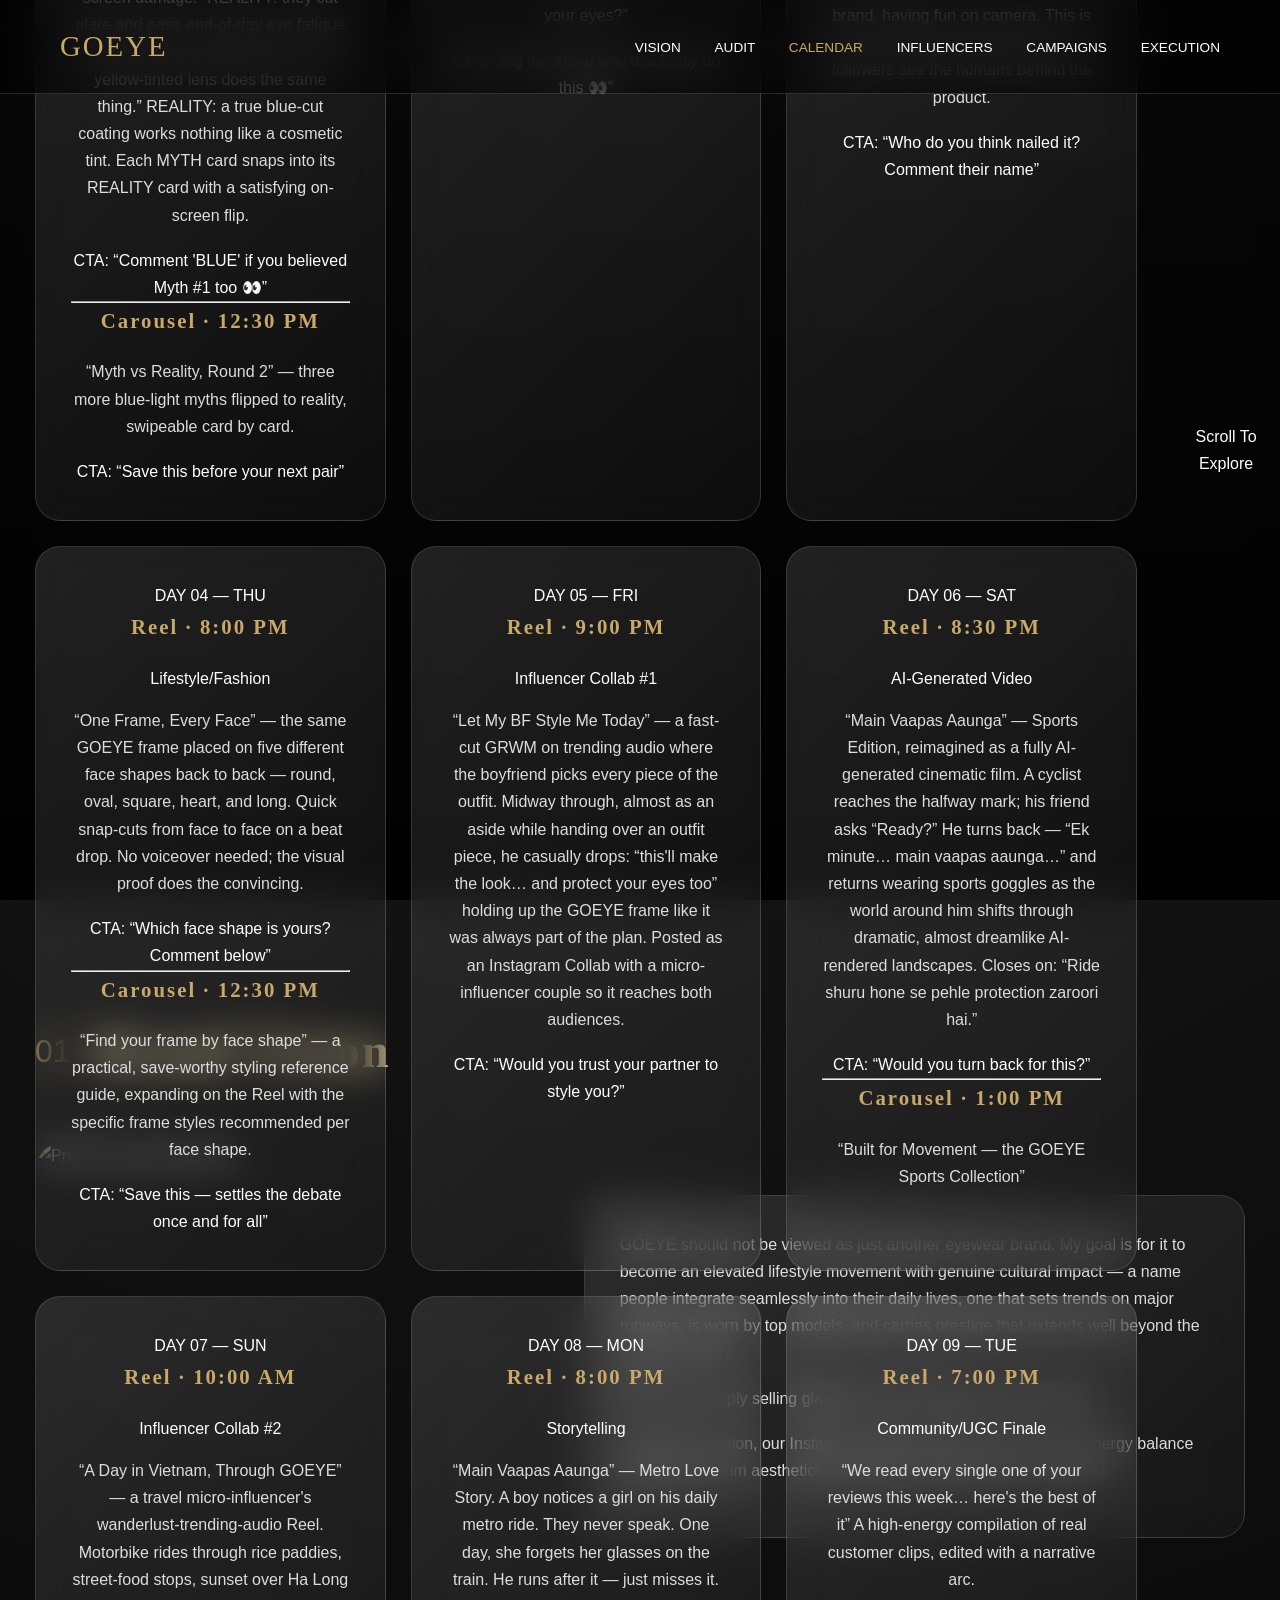
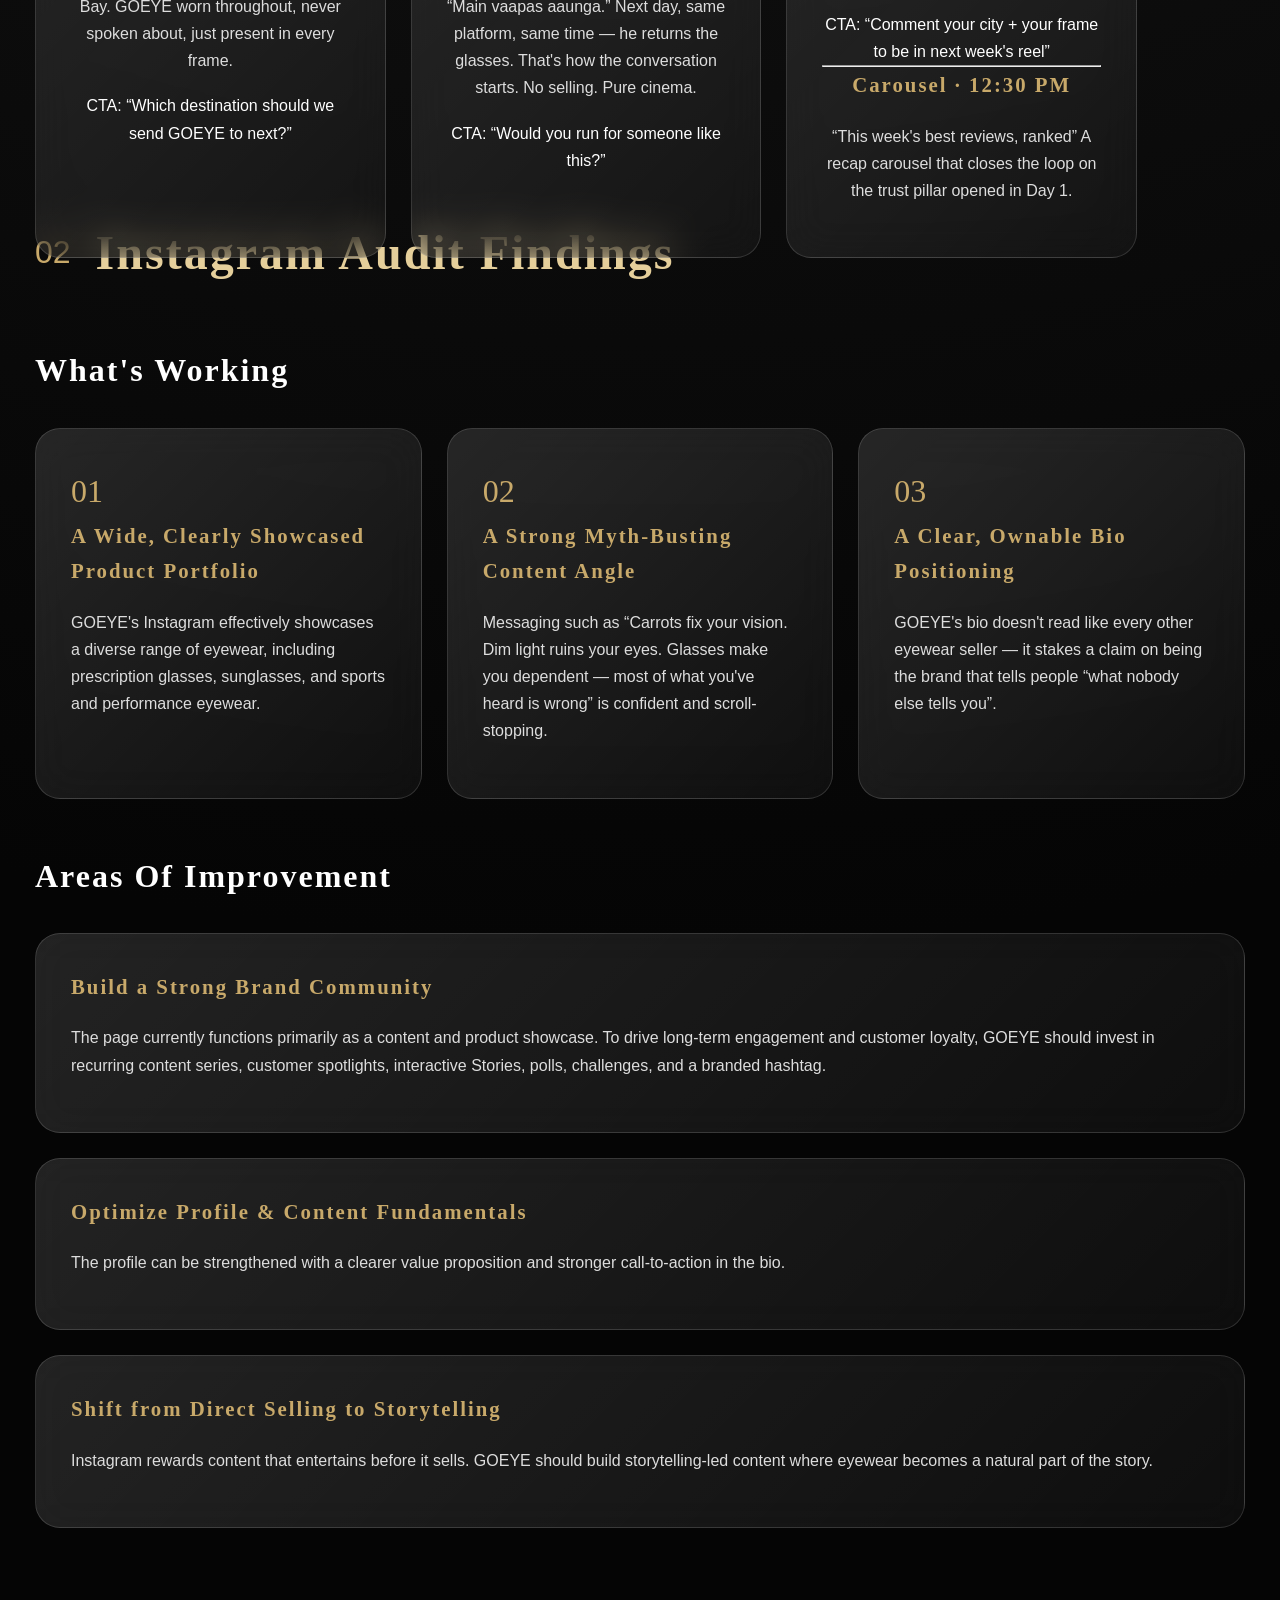
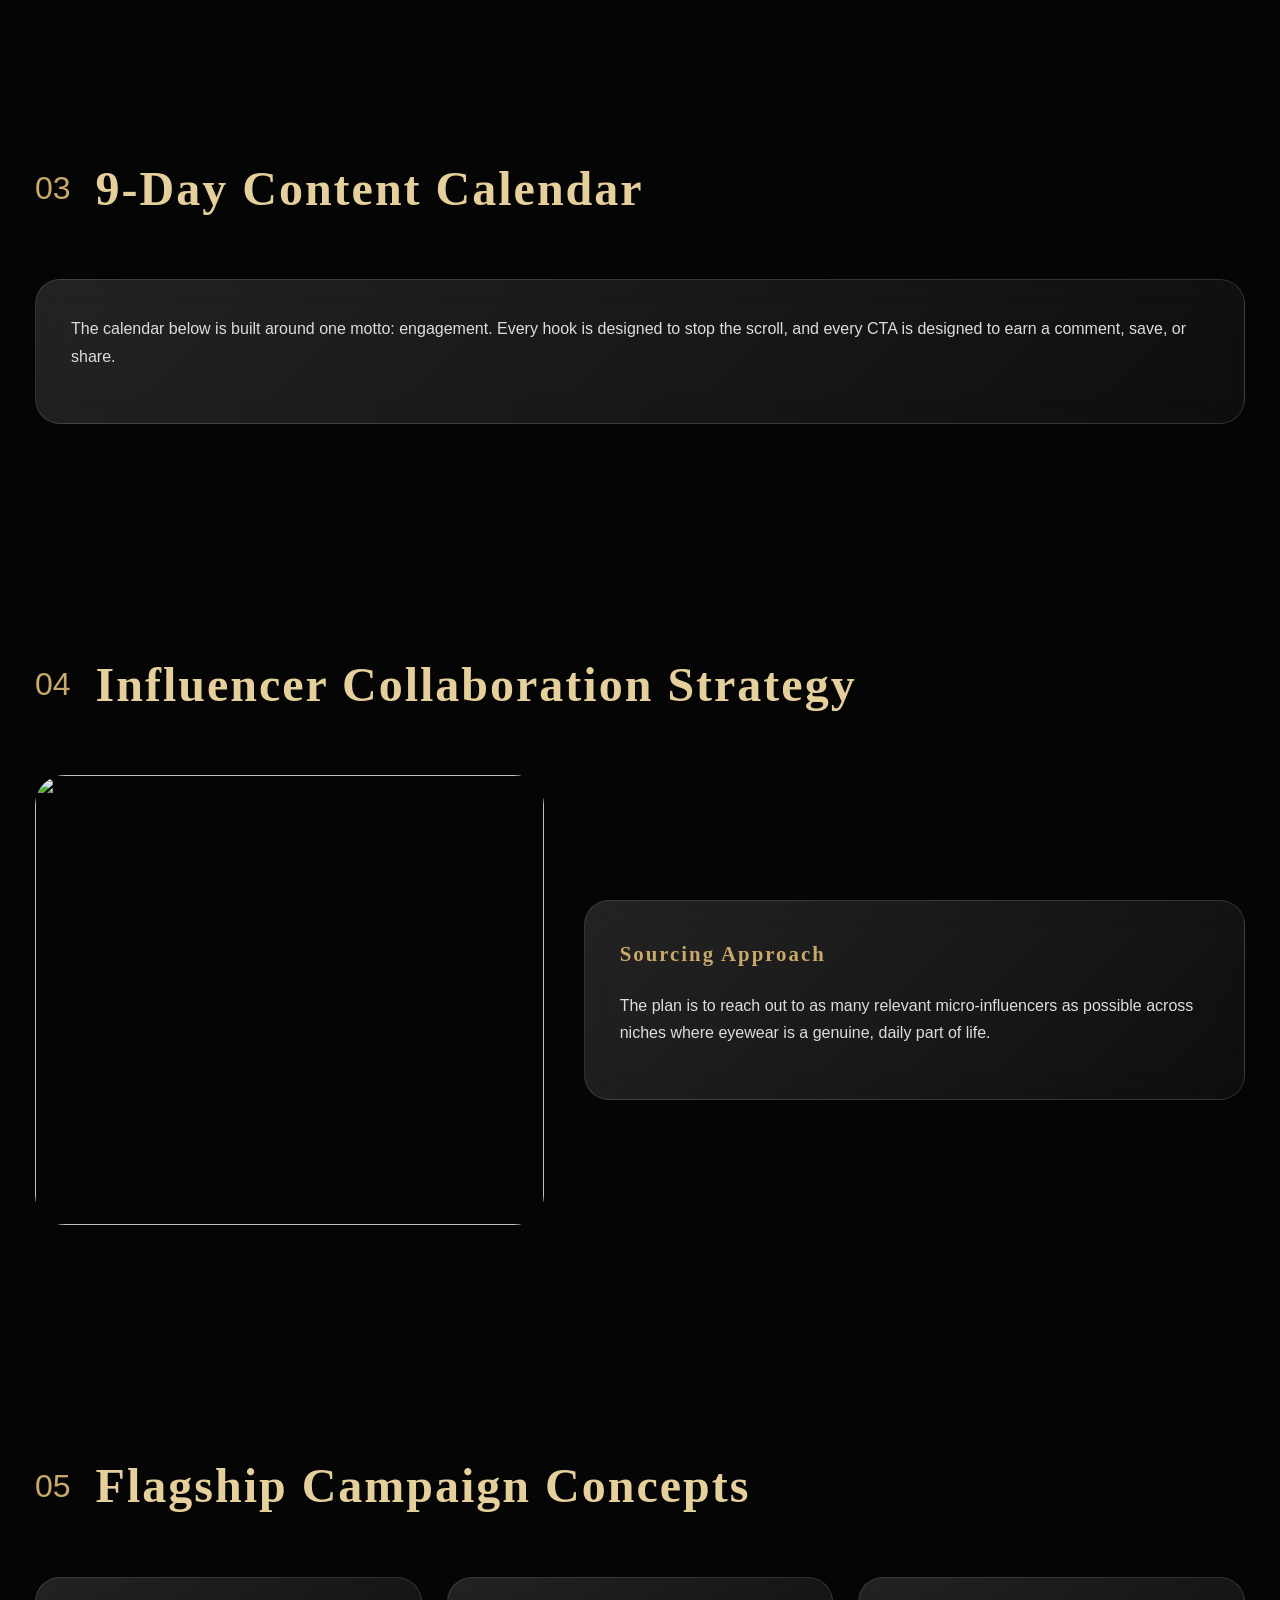
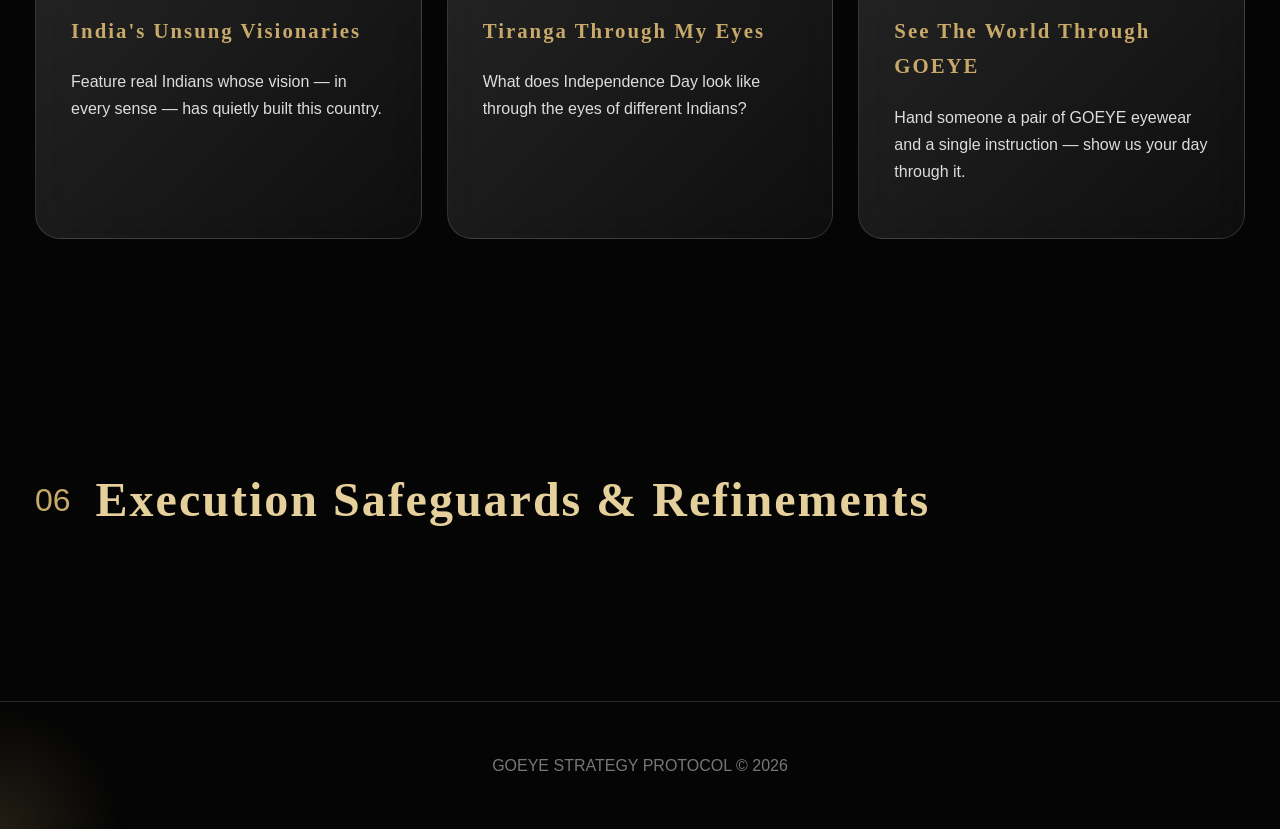
==== commit 3f28f3a5: "Update index.html" ====
--- a/index.html
+++ b/index.html
@@ -167,7 +167,697 @@
 
 <p>
 
-Audit Findings • Content Calendar • Influencer Collaboration Strategy
+<!-- ==============================
+9 DAY CONTENT CALENDAR
+============================== -->
+
+
+<section id="calendar" class="container">
+
+
+<div class="section-heading reveal">
+
+<span>
+03
+</span>
+
+<h2>
+9-Day Content Calendar
+</h2>
+
+</div>
+
+
+
+<div class="glass-card calendar-intro reveal">
+
+
+<p>
+
+The calendar below is built around one motto: engagement. Every hook is designed to stop the scroll, and every CTA is designed to earn a comment, save, or share — not just a like. A Reel runs every day, since Reels are the strongest reach driver on the platform; a Carousel is added only on days where the format genuinely earns its place — educational, reference, or recap content that benefits from being saved and revisited — rather than as a default for every post.
+
+</p>
+
+
+</div>
+
+
+
+
+
+<div class="calendar-grid">
+
+
+
+
+
+
+<!-- DAY 1 -->
+
+
+<div class="glass-card day-card reveal">
+
+
+<div class="day-number">
+
+DAY 01 — MON
+
+</div>
+
+
+
+<h4>
+Reel · 8:00 PM
+</h4>
+
+
+<span class="pillar">
+
+Educational
+
+</span>
+
+
+
+<h3>
+
+MYTH vs REALITY: Blue Lenses Edition
+
+</h3>
+
+
+
+<p>
+
+A fast-cut, card-flip format.
+
+MYTH: “Blue light lenses block 100% of screen damage.”
+
+REALITY: they cut glare and ease end-of-day eye fatigue — they're not a forcefield.
+
+MYTH: “Any yellow-tinted lens does the same thing.”
+
+REALITY: a true blue-cut coating works nothing like a cosmetic tint.
+
+Each MYTH card snaps into its REALITY card with a satisfying on-screen flip.
+
+</p>
+
+
+
+<div class="cta">
+
+CTA:
+“Comment 'BLUE' if you believed Myth #1 too 👀”
+
+</div>
+
+
+
+<hr>
+
+
+
+<h4>
+
+Carousel · 12:30 PM
+
+</h4>
+
+
+<p>
+
+“Myth vs Reality, Round 2” — three more blue-light myths flipped to reality, swipeable card by card.
+
+</p>
+
+
+
+<div class="cta">
+
+CTA:
+“Save this before your next pair”
+
+</div>
+
+
+</div>
+
+
+
+
+
+
+
+
+
+<!-- DAY 2 -->
+
+
+<div class="glass-card day-card reveal">
+
+
+<div class="day-number">
+
+DAY 02 — TUE
+
+</div>
+
+
+
+<h4>
+
+Reel · 7:00 PM
+
+</h4>
+
+
+
+<span class="pillar">
+
+Storytelling
+
+</span>
+
+
+
+<p>
+
+“Kaash meri best friend bhi mere se itni obsessed hoti…” — an Obsession-trend remix where a friend's “obsession” is revealed as her quietly noticing, “why do you keep rubbing your eyes?”
+
+</p>
+
+
+<div class="cta">
+
+CTA:
+“Tag the friend who'd actually do this 👀”
+
+</div>
+
+
+</div>
+
+
+
+
+
+
+
+
+
+<!-- DAY 3 -->
+
+
+<div class="glass-card day-card reveal">
+
+
+<div class="day-number">
+
+DAY 03 — WED
+
+</div>
+
+
+<h4>
+
+Reel · 7:30 PM
+
+</h4>
+
+
+<span class="pillar">
+
+Office Fun (genuine BTS)
+
+</span>
+
+
+<p>
+
+A real GOEYE office reel — the actual team doing a current trending-audio format together in their natural workspace, bloopers and all.
+
+No script, no actors: real people who build the brand, having fun on camera.
+
+This is the “trust through authenticity” play — followers see the humans behind the product.
+
+</p>
+
+
+
+<div class="cta">
+
+CTA:
+“Who do you think nailed it? Comment their name”
+
+</div>
+
+
+
+</div>
+
+
+
+
+
+
+
+
+
+<!-- DAY 4 -->
+
+
+<div class="glass-card day-card reveal">
+
+
+<div class="day-number">
+
+DAY 04 — THU
+
+</div>
+
+
+<h4>
+
+Reel · 8:00 PM
+
+</h4>
+
+
+<span class="pillar">
+
+Lifestyle/Fashion
+
+</span>
+
+
+
+<p>
+
+“One Frame, Every Face” — the same GOEYE frame placed on five different face shapes back to back — round, oval, square, heart, and long.
+
+Quick snap-cuts from face to face on a beat drop.
+
+No voiceover needed; the visual proof does the convincing.
+
+</p>
+
+
+<div class="cta">
+
+CTA:
+“Which face shape is yours? Comment below”
+
+</div>
+
+
+<hr>
+
+
+<h4>
+
+Carousel · 12:30 PM
+
+</h4>
+
+
+<p>
+
+“Find your frame by face shape” — a practical, save-worthy styling reference guide, expanding on the Reel with the specific frame styles recommended per face shape.
+
+</p>
+
+
+
+<div class="cta">
+
+CTA:
+“Save this — settles the debate once and for all”
+
+</div>
+
+
+</div>
+
+
+
+
+
+
+
+
+
+<!-- DAY 5 -->
+
+
+<div class="glass-card day-card reveal">
+
+
+<div class="day-number">
+
+DAY 05 — FRI
+
+</div>
+
+
+<h4>
+
+Reel · 9:00 PM
+
+</h4>
+
+
+<span class="pillar">
+
+Influencer Collab #1
+
+</span>
+
+
+
+<p>
+
+“Let My BF Style Me Today” — a fast-cut GRWM on trending audio where the boyfriend picks every piece of the outfit.
+
+Midway through, almost as an aside while handing over an outfit piece, he casually drops:
+
+“this'll make the look… and protect your eyes too”
+
+holding up the GOEYE frame like it was always part of the plan.
+
+Posted as an Instagram Collab with a micro-influencer couple so it reaches both audiences.
+
+</p>
+
+
+
+<div class="cta">
+
+CTA:
+“Would you trust your partner to style you?”
+
+</div>
+
+
+
+</div>
+
+
+
+
+
+
+
+
+
+<!-- DAY 6 -->
+
+
+<div class="glass-card day-card reveal">
+
+
+<div class="day-number">
+
+DAY 06 — SAT
+
+</div>
+
+
+
+<h4>
+
+Reel · 8:30 PM
+
+</h4>
+
+
+<span class="pillar">
+
+AI-Generated Video
+
+</span>
+
+
+<p>
+
+“Main Vaapas Aaunga” — Sports Edition, reimagined as a fully AI-generated cinematic film.
+
+A cyclist reaches the halfway mark; his friend asks “Ready?”
+
+He turns back —
+
+“Ek minute… main vaapas aaunga…”
+
+and returns wearing sports goggles as the world around him shifts through dramatic, almost dreamlike AI-rendered landscapes.
+
+Closes on:
+
+“Ride shuru hone se pehle protection zaroori hai.”
+
+</p>
+
+
+
+<div class="cta">
+
+CTA:
+“Would you turn back for this?”
+
+</div>
+
+
+
+<hr>
+
+
+<h4>
+
+Carousel · 1:00 PM
+
+</h4>
+
+
+<p>
+
+“Built for Movement — the GOEYE Sports Collection”
+
+</p>
+
+
+</div>
+
+
+
+
+
+
+
+
+
+<!-- DAY 7 -->
+
+
+<div class="glass-card day-card reveal">
+
+
+<div class="day-number">
+
+DAY 07 — SUN
+
+</div>
+
+
+
+<h4>
+
+Reel · 10:00 AM
+
+</h4>
+
+
+
+<span class="pillar">
+
+Influencer Collab #2
+
+</span>
+
+
+
+<p>
+
+“A Day in Vietnam, Through GOEYE” — a travel micro-influencer's wanderlust-trending-audio Reel.
+
+Motorbike rides through rice paddies, street-food stops, sunset over Ha Long Bay.
+
+GOEYE worn throughout, never spoken about, just present in every frame.
+
+</p>
+
+
+
+<div class="cta">
+
+CTA:
+“Which destination should we send GOEYE to next?”
+
+</div>
+
+
+</div>
+
+
+
+
+
+
+
+
+
+<!-- DAY 8 -->
+
+
+<div class="glass-card day-card reveal">
+
+
+<div class="day-number">
+
+DAY 08 — MON
+
+</div>
+
+
+
+<h4>
+
+Reel · 8:00 PM
+
+</h4>
+
+
+<span class="pillar">
+
+Storytelling
+
+</span>
+
+
+
+<p>
+
+“Main Vaapas Aaunga” — Metro Love Story.
+
+A boy notices a girl on his daily metro ride.
+
+They never speak.
+
+One day, she forgets her glasses on the train.
+
+He runs after it — just misses it.
+
+“Main vaapas aaunga.”
+
+Next day, same platform, same time — he returns the glasses.
+
+That's how the conversation starts.
+
+No selling. Pure cinema.
+
+</p>
+
+
+
+<div class="cta">
+
+CTA:
+“Would you run for someone like this?”
+
+</div>
+
+
+</div>
+
+
+
+
+
+
+
+
+<!-- DAY 9 -->
+
+
+<div class="glass-card day-card reveal">
+
+
+<div class="day-number">
+
+DAY 09 — TUE
+
+</div>
+
+
+
+<h4>
+
+Reel · 7:00 PM
+
+</h4>
+
+
+
+<span class="pillar">
+
+Community/UGC Finale
+
+</span>
+
+
+
+<p>
+
+“We read every single one of your reviews this week… here's the best of it”
+
+A high-energy compilation of real customer clips, edited with a narrative arc.
+
+</p>
+
+
+<div class="cta">
+
+CTA:
+“Comment your city + your frame to be in next week's reel”
+
+</div>
+
+
+<hr>
+
+
+<h4>
+
+Carousel · 12:30 PM
+
+</h4>
+
+
+
+<p>
+
+“This week's best reviews, ranked”
+
+A recap carousel that closes the loop on the trust pillar opened in Day 1.
+
+</p>
+
+
+</div>
+
+
+
+</div>
+
+</section>
 
 </p>
 
--- a/style.css
+++ b/style.css
@@ -1,117 +1,920 @@
-
 :root{
---bg:#070707;
---panel:rgba(255,255,255,.08);
---border:rgba(255,255,255,.15);
---accent:#c7a45a;
-}
+
+--bg:#050505;
+--surface:#0d0d0d;
+
+--gold:#c8a96a;
+--gold-soft:#e5cf9b;
+
+--white:#ffffff;
+--muted:#a8a8a8;
+
+--glass:
+rgba(255,255,255,0.07);
+
+--glass-heavy:
+rgba(255,255,255,0.12);
+
+--border:
+rgba(255,255,255,0.14);
+
+
+}
+
+
 
 *{
+
 margin:0;
 padding:0;
 box-sizing:border-box;
-}
+
+}
+
+
+
+html{
+
+scroll-behavior:smooth;
+
+}
+
+
 
 body{
+
 background:
-radial-gradient(circle at top,#222,#000);
+
+radial-gradient(
+circle at top,
+#1a1a1a,
+#050505 45%
+);
+
 color:white;
-font-family:Manrope,sans-serif;
-}
+
+font-family:'Inter',sans-serif;
+
+line-height:1.7;
+
+overflow-x:hidden;
+
+}
+
+
+
+
+h1,
+h2,
+h3,
+h4,
+.logo{
+
+font-family:'Cinzel',serif;
+
+letter-spacing:2px;
+
+}
+
+
+
+
+
+
+
+/* ==================
+PRELOADER
+================== */
+
+
+#preloader{
+
+
+position:fixed;
+
+inset:0;
+
+background:#000;
+
+display:flex;
+
+align-items:center;
+
+justify-content:center;
+
+z-index:9999;
+
+transition:1s;
+
+
+}
+
+
+
+.loader-wrapper{
+
+text-align:center;
+
+}
+
+
+
+.brand-loader{
+
+font-size:4rem;
+
+color:var(--gold);
+
+letter-spacing:12px;
+
+}
+
+
+
+.progress-bar{
+
+height:3px;
+
+width:220px;
+
+background:#222;
+
+margin:25px auto;
+
+overflow:hidden;
+
+}
+
+
+
+.progress{
+
+height:100%;
+
+width:100%;
+
+background:
+
+linear-gradient(
+90deg,
+transparent,
+var(--gold),
+transparent
+);
+
+animation:
+
+loading 2s forwards;
+
+}
+
+
+
+@keyframes loading{
+
+from{
+
+transform:translateX(-100%)
+
+}
+
+to{
+
+transform:translateX(100%)
+
+}
+
+}
+
+
+
+
+
+#enter-btn{
+
+
+padding:14px 35px;
+
+background:none;
+
+border:1px solid var(--gold);
+
+color:var(--gold);
+
+cursor:pointer;
+
+letter-spacing:2px;
+
+transition:.4s;
+
+
+}
+
+
+
+#enter-btn:hover{
+
+
+background:var(--gold);
+
+color:black;
+
+
+}
+
+
+
+
+
+
+
+
+/* ==================
+NAV
+================== */
+
 
 nav{
+
+
 position:fixed;
+
 top:0;
+
 width:100%;
-padding:25px 60px;
+
+padding:22px 60px;
+
 display:flex;
+
 justify-content:space-between;
-background:rgba(0,0,0,.5);
-backdrop-filter:blur(20px);
-z-index:10;
-}
-
-nav a{
+
+align-items:center;
+
+
+background:
+
+rgba(0,0,0,.55);
+
+
+backdrop-filter:
+
+blur(20px);
+
+
+border-bottom:
+
+1px solid var(--border);
+
+
+z-index:1000;
+
+
+}
+
+
+
+.logo{
+
+
+font-size:1.8rem;
+
+color:var(--gold);
+
+
+}
+
+
+
+.nav-links a{
+
+
+text-decoration:none;
+
 color:white;
-margin-left:25px;
-text-decoration:none;
-}
-
-.logo{
-font-family:"Playfair Display";
-font-size:28px;
-color:var(--accent);
-}
+
+margin-left:30px;
+
+font-size:.85rem;
+
+text-transform:uppercase;
+
+transition:.3s;
+
+
+}
+
+
+
+.nav-links a:hover{
+
+
+color:var(--gold);
+
+
+}
+
+
+
+
+
+
+
+
+/* ==================
+HERO
+================== */
 
 
 .hero{
+
+
 height:100vh;
+
 display:flex;
+
 align-items:center;
+
 justify-content:center;
+
+position:relative;
+
+text-align:center;
+
+
 background:
-linear-gradient(#0008,#000),
-url("https://images.unsplash.com/photo-1574258495973-f010dfbb5371")
-center/cover;
-}
-
-
-.hero-glass,
-.glass{
-background:var(--panel);
-border:1px solid var(--border);
-backdrop-filter:blur(20px);
+
+
+linear-gradient(
+rgba(0,0,0,.65),
+rgba(0,0,0,.95)
+),
+
+url(
+"https://images.unsplash.com/photo-1574258495973-f010dfbb5371"
+);
+
+
+background-size:cover;
+
+background-position:center;
+
+
+}
+
+
+
+.hero-content{
+
+
+z-index:2;
+
+
+}
+
+
+
+.premium-tag{
+
+
+border:
+
+1px solid var(--gold);
+
+padding:
+
+8px 20px;
+
+display:inline-block;
+
+color:var(--gold);
+
+font-size:.75rem;
+
+letter-spacing:4px;
+
+margin-bottom:35px;
+
+
+}
+
+
+
+.hero h1{
+
+
+font-size:7rem;
+
+
+background:
+
+linear-gradient(
+45deg,
+white,
+var(--gold)
+);
+
+
+-webkit-background-clip:text;
+
+-webkit-text-fill-color:transparent;
+
+
+}
+
+
+
+.hero h2{
+
+
+font-size:2rem;
+
+font-weight:400;
+
+}
+
+
+
+.hero p{
+
+
+color:var(--muted);
+
+margin-top:15px;
+
+
+}
+
+
+
+
+
+
+
+/* ==================
+LAYOUT
+================== */
+
+
+.container{
+
+
+max-width:1300px;
+
+margin:auto;
+
+padding:110px 35px;
+
+
+}
+
+
+
+
+
+.section-heading{
+
+
+display:flex;
+
+align-items:center;
+
+gap:25px;
+
+margin-bottom:50px;
+
+
+}
+
+
+
+.section-heading span{
+
+
+font-size:2rem;
+
+color:var(--gold);
+
+}
+
+
+
+.section-heading h2{
+
+
+font-size:3rem;
+
+color:var(--gold-soft);
+
+
+}
+
+
+
+
+
+.sub-heading{
+
+
+font-size:2rem;
+
+margin:
+
+50px 0 30px;
+
+
+}
+
+
+
+
+
+
+
+/* ==================
+IMAGE SECTIONS
+================== */
+
+
+.visual-section{
+
+
+display:grid;
+
+grid-template-columns:
+
+1fr 1.3fr;
+
+
+gap:40px;
+
+align-items:center;
+
+
+}
+
+
+
+.visual-section img{
+
+
+width:100%;
+
+height:450px;
+
+object-fit:cover;
+
 border-radius:30px;
+
+
+}
+
+
+
+
+
+
+
+
+/* ==================
+GLASS CARDS
+================== */
+
+
+.glass-card{
+
+
+background:
+
+linear-gradient(
+
+135deg,
+
+rgba(255,255,255,.12),
+
+rgba(255,255,255,.04)
+
+);
+
+
+border:
+
+1px solid var(--border);
+
+
+border-radius:25px;
+
+
+padding:35px;
+
+
+backdrop-filter:
+
+blur(20px);
+
+
+transition:.4s;
+
+
+}
+
+
+
+
+.glass-card:hover{
+
+
+transform:
+
+translateY(-8px);
+
+
+border-color:
+
+rgba(200,169,106,.5);
+
+
+
+box-shadow:
+
+0 30px 60px rgba(0,0,0,.5);
+
+
+}
+
+
+
+.glass-card h4{
+
+
+font-size:1.3rem;
+
+color:var(--gold);
+
+margin-bottom:20px;
+
+
+}
+
+
+
+.glass-card p{
+
+
+color:#ddd;
+
+margin-bottom:18px;
+
+
+}
+
+
+
+.number{
+
+
+font-size:2rem;
+
+color:var(--gold);
+
+font-family:'Cinzel';
+
+}
+
+
+
+
+
+
+
+/* ==================
+GRIDS
+================== */
+
+
+.card-grid,
+
+
+.campaign-grid,
+
+
+.calendar-grid{
+
+
+display:grid;
+
+
+grid-template-columns:
+
+repeat(
+auto-fit,
+minmax(330px,1fr)
+
+);
+
+
+gap:25px;
+
+
+}
+
+
+
+
+
+.stack-layout{
+
+
+display:flex;
+
+flex-direction:column;
+
+gap:25px;
+
+
+}
+
+
+
+
+
+/* ==================
+TABLES
+================== */
+
+
+table{
+
+
+width:100%;
+
+border-collapse:collapse;
+
+margin-top:20px;
+
+
+}
+
+
+
+th{
+
+
+color:var(--gold);
+
+font-family:'Cinzel';
+
+
+}
+
+
+
+td,th{
+
+
+padding:15px;
+
+border-bottom:
+
+1px solid var(--border);
+
+
+}
+
+
+
+
+
+
+
+/* ==================
+ANIMATION
+================== */
+
+
+.reveal{
+
+
+opacity:0;
+
+transform:
+
+translateY(40px);
+
+
+transition:.8s ease;
+
+
+}
+
+
+
+.reveal.active{
+
+
+opacity:1;
+
+transform:none;
+
+
+}
+
+
+
+
+
+
+
+/* ==================
+FOOTER
+================== */
+
+
+footer{
+
+
+text-align:center;
+
 padding:50px;
-}
+
+border-top:
+
+1px solid var(--border);
+
+color:#777;
+
+
+}
+
+
+
+
+
+
+
+
+/* ==================
+RESPONSIVE
+================== */
+
+
+@media(max-width:900px){
+
+
+
+nav{
+
+padding:20px;
+
+}
+
+
+
+.nav-links{
+
+display:none;
+
+}
+
+
 
 
 .hero h1{
-font-size:90px;
-font-family:"Playfair Display";
-color:var(--accent);
-}
-
-
-.section{
-max-width:1200px;
-margin:auto;
-padding:100px 30px;
-}
-
-
-.image-card img{
-width:100%;
-border-radius:30px;
-margin-bottom:40px;
-}
-
-
-pre{
-white-space:pre-wrap;
-font-family:inherit;
-line-height:1.8;
-color:#ddd;
-}
-
-
-#loader{
-position:fixed;
-inset:0;
-background:#000;
-display:grid;
-place-content:center;
-z-index:100;
-}
-
-
-@media(max-width:700px){
-.hero h1{
-font-size:55px;
-}
-
-nav{
-padding:20px;
-}
-
-}
+
+font-size:4rem;
+
+}
+
+
+
+.visual-section{
+
+
+grid-template-columns:1fr;
+
+
+}
+
+
+
+.section-heading h2{
+
+
+font-size:2rem;
+
+
+}
+
+
+
+.container{
+
+
+padding:80px 20px;
+
+
+}
+
+
+
+}
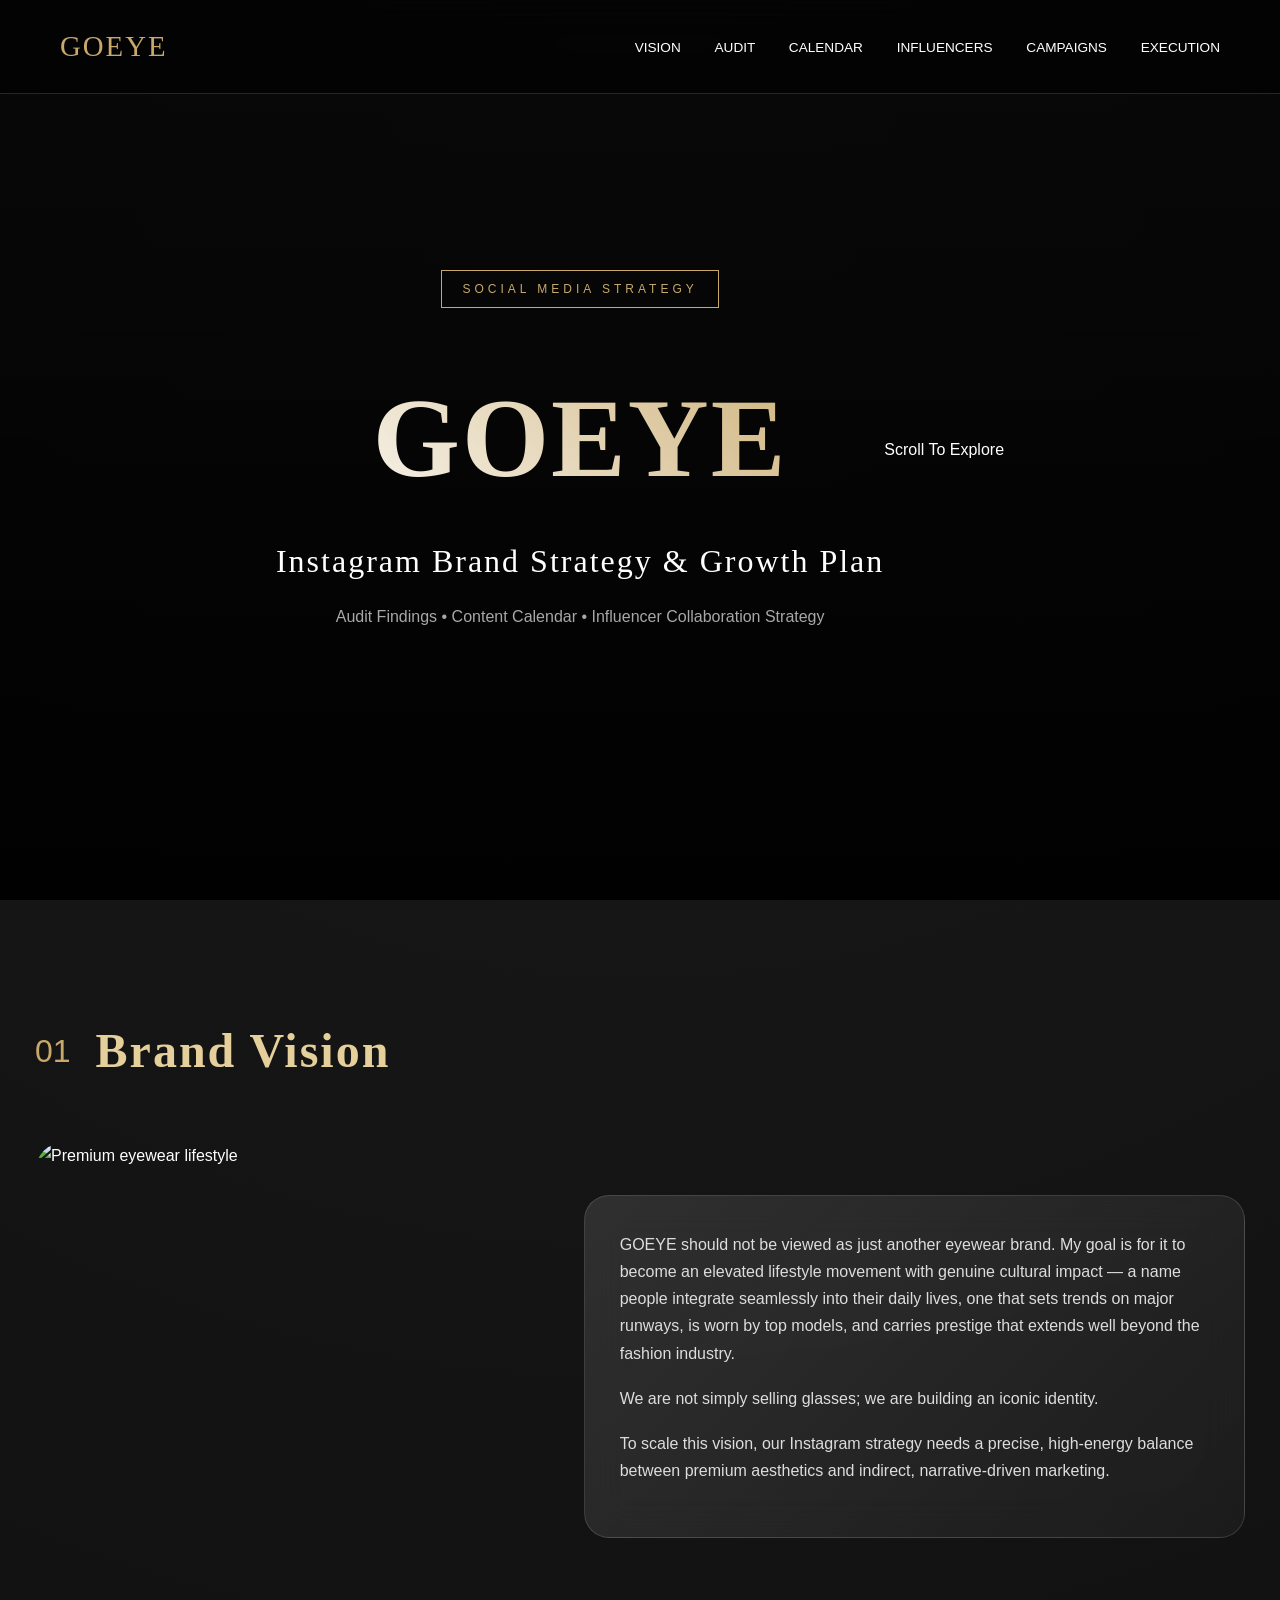
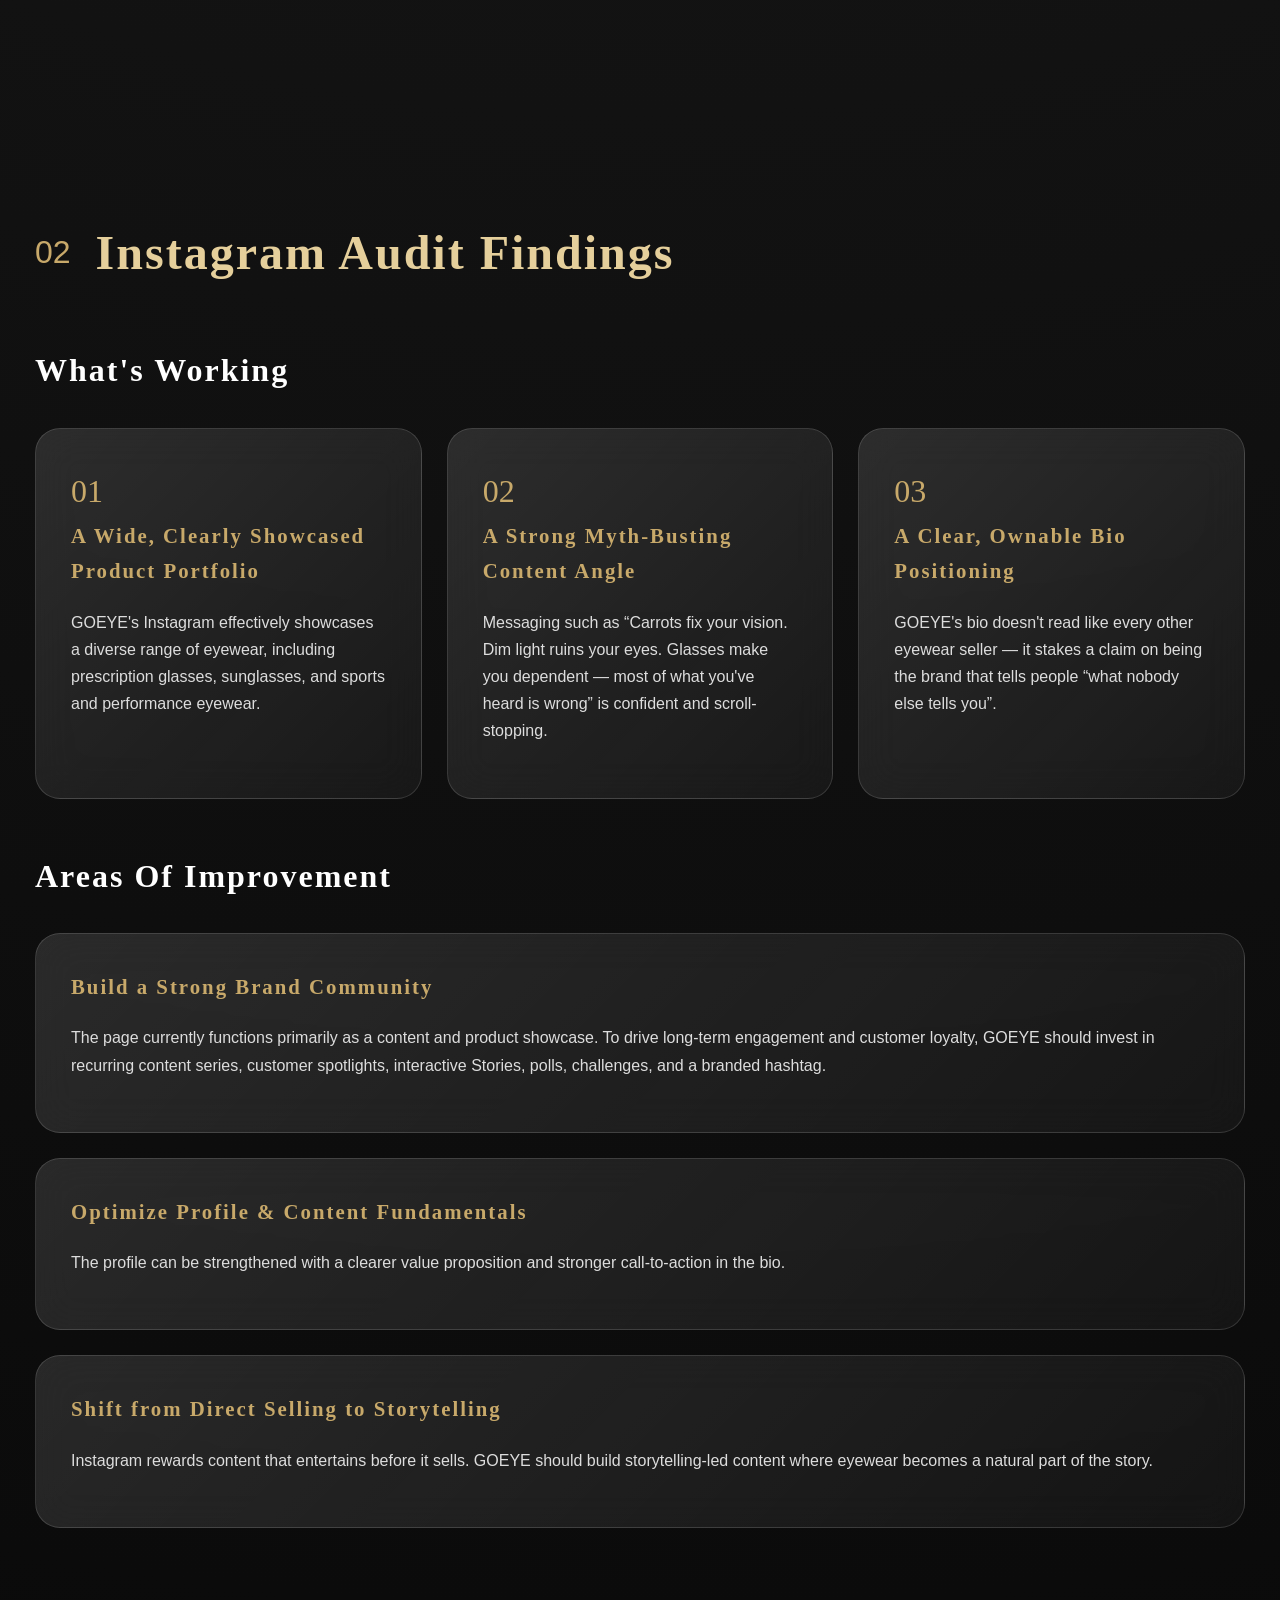
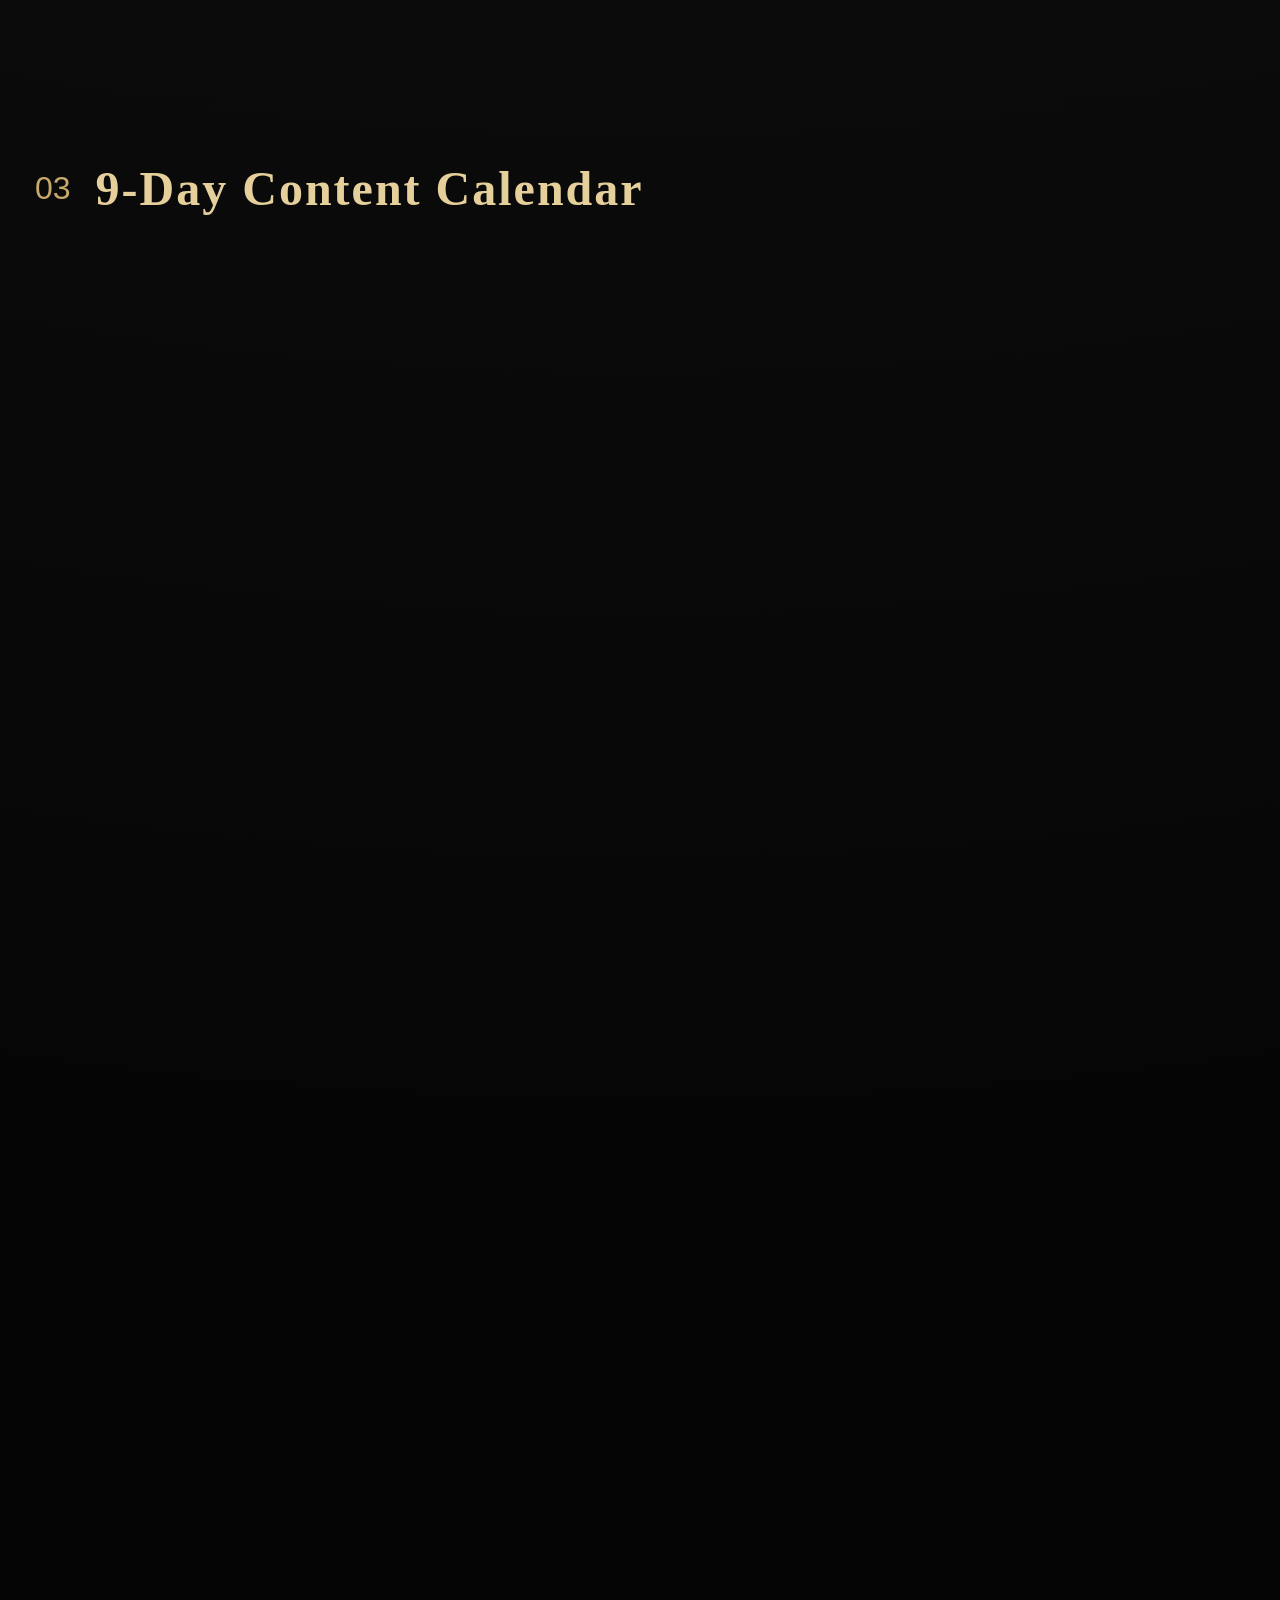
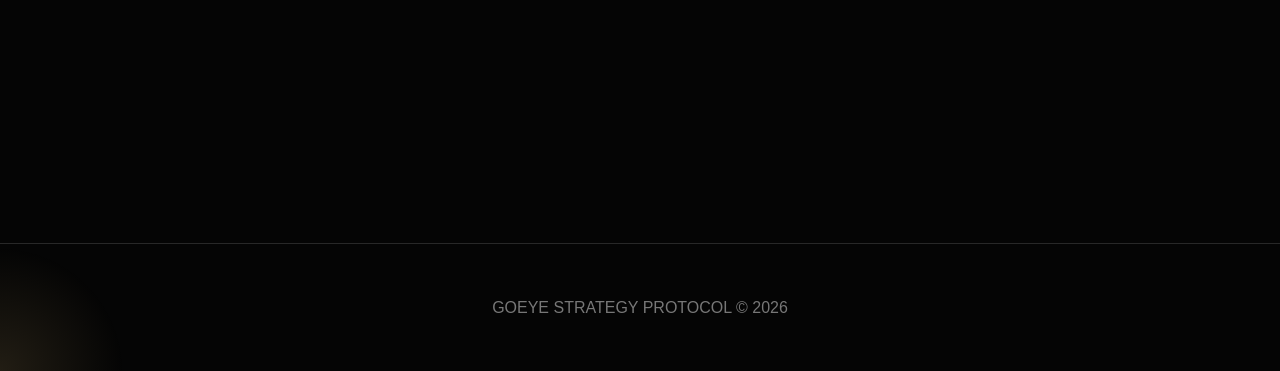
==== commit 6d6ca01e: "Update index.html" ====
--- a/index.html
+++ b/index.html
@@ -167,697 +167,7 @@
 
 <p>
 
-<!-- ==============================
-9 DAY CONTENT CALENDAR
-============================== -->
-
-
-<section id="calendar" class="container">
-
-
-<div class="section-heading reveal">
-
-<span>
-03
-</span>
-
-<h2>
-9-Day Content Calendar
-</h2>
-
-</div>
-
-
-
-<div class="glass-card calendar-intro reveal">
-
-
-<p>
-
-The calendar below is built around one motto: engagement. Every hook is designed to stop the scroll, and every CTA is designed to earn a comment, save, or share — not just a like. A Reel runs every day, since Reels are the strongest reach driver on the platform; a Carousel is added only on days where the format genuinely earns its place — educational, reference, or recap content that benefits from being saved and revisited — rather than as a default for every post.
-
-</p>
-
-
-</div>
-
-
-
-
-
-<div class="calendar-grid">
-
-
-
-
-
-
-<!-- DAY 1 -->
-
-
-<div class="glass-card day-card reveal">
-
-
-<div class="day-number">
-
-DAY 01 — MON
-
-</div>
-
-
-
-<h4>
-Reel · 8:00 PM
-</h4>
-
-
-<span class="pillar">
-
-Educational
-
-</span>
-
-
-
-<h3>
-
-MYTH vs REALITY: Blue Lenses Edition
-
-</h3>
-
-
-
-<p>
-
-A fast-cut, card-flip format.
-
-MYTH: “Blue light lenses block 100% of screen damage.”
-
-REALITY: they cut glare and ease end-of-day eye fatigue — they're not a forcefield.
-
-MYTH: “Any yellow-tinted lens does the same thing.”
-
-REALITY: a true blue-cut coating works nothing like a cosmetic tint.
-
-Each MYTH card snaps into its REALITY card with a satisfying on-screen flip.
-
-</p>
-
-
-
-<div class="cta">
-
-CTA:
-“Comment 'BLUE' if you believed Myth #1 too 👀”
-
-</div>
-
-
-
-<hr>
-
-
-
-<h4>
-
-Carousel · 12:30 PM
-
-</h4>
-
-
-<p>
-
-“Myth vs Reality, Round 2” — three more blue-light myths flipped to reality, swipeable card by card.
-
-</p>
-
-
-
-<div class="cta">
-
-CTA:
-“Save this before your next pair”
-
-</div>
-
-
-</div>
-
-
-
-
-
-
-
-
-
-<!-- DAY 2 -->
-
-
-<div class="glass-card day-card reveal">
-
-
-<div class="day-number">
-
-DAY 02 — TUE
-
-</div>
-
-
-
-<h4>
-
-Reel · 7:00 PM
-
-</h4>
-
-
-
-<span class="pillar">
-
-Storytelling
-
-</span>
-
-
-
-<p>
-
-“Kaash meri best friend bhi mere se itni obsessed hoti…” — an Obsession-trend remix where a friend's “obsession” is revealed as her quietly noticing, “why do you keep rubbing your eyes?”
-
-</p>
-
-
-<div class="cta">
-
-CTA:
-“Tag the friend who'd actually do this 👀”
-
-</div>
-
-
-</div>
-
-
-
-
-
-
-
-
-
-<!-- DAY 3 -->
-
-
-<div class="glass-card day-card reveal">
-
-
-<div class="day-number">
-
-DAY 03 — WED
-
-</div>
-
-
-<h4>
-
-Reel · 7:30 PM
-
-</h4>
-
-
-<span class="pillar">
-
-Office Fun (genuine BTS)
-
-</span>
-
-
-<p>
-
-A real GOEYE office reel — the actual team doing a current trending-audio format together in their natural workspace, bloopers and all.
-
-No script, no actors: real people who build the brand, having fun on camera.
-
-This is the “trust through authenticity” play — followers see the humans behind the product.
-
-</p>
-
-
-
-<div class="cta">
-
-CTA:
-“Who do you think nailed it? Comment their name”
-
-</div>
-
-
-
-</div>
-
-
-
-
-
-
-
-
-
-<!-- DAY 4 -->
-
-
-<div class="glass-card day-card reveal">
-
-
-<div class="day-number">
-
-DAY 04 — THU
-
-</div>
-
-
-<h4>
-
-Reel · 8:00 PM
-
-</h4>
-
-
-<span class="pillar">
-
-Lifestyle/Fashion
-
-</span>
-
-
-
-<p>
-
-“One Frame, Every Face” — the same GOEYE frame placed on five different face shapes back to back — round, oval, square, heart, and long.
-
-Quick snap-cuts from face to face on a beat drop.
-
-No voiceover needed; the visual proof does the convincing.
-
-</p>
-
-
-<div class="cta">
-
-CTA:
-“Which face shape is yours? Comment below”
-
-</div>
-
-
-<hr>
-
-
-<h4>
-
-Carousel · 12:30 PM
-
-</h4>
-
-
-<p>
-
-“Find your frame by face shape” — a practical, save-worthy styling reference guide, expanding on the Reel with the specific frame styles recommended per face shape.
-
-</p>
-
-
-
-<div class="cta">
-
-CTA:
-“Save this — settles the debate once and for all”
-
-</div>
-
-
-</div>
-
-
-
-
-
-
-
-
-
-<!-- DAY 5 -->
-
-
-<div class="glass-card day-card reveal">
-
-
-<div class="day-number">
-
-DAY 05 — FRI
-
-</div>
-
-
-<h4>
-
-Reel · 9:00 PM
-
-</h4>
-
-
-<span class="pillar">
-
-Influencer Collab #1
-
-</span>
-
-
-
-<p>
-
-“Let My BF Style Me Today” — a fast-cut GRWM on trending audio where the boyfriend picks every piece of the outfit.
-
-Midway through, almost as an aside while handing over an outfit piece, he casually drops:
-
-“this'll make the look… and protect your eyes too”
-
-holding up the GOEYE frame like it was always part of the plan.
-
-Posted as an Instagram Collab with a micro-influencer couple so it reaches both audiences.
-
-</p>
-
-
-
-<div class="cta">
-
-CTA:
-“Would you trust your partner to style you?”
-
-</div>
-
-
-
-</div>
-
-
-
-
-
-
-
-
-
-<!-- DAY 6 -->
-
-
-<div class="glass-card day-card reveal">
-
-
-<div class="day-number">
-
-DAY 06 — SAT
-
-</div>
-
-
-
-<h4>
-
-Reel · 8:30 PM
-
-</h4>
-
-
-<span class="pillar">
-
-AI-Generated Video
-
-</span>
-
-
-<p>
-
-“Main Vaapas Aaunga” — Sports Edition, reimagined as a fully AI-generated cinematic film.
-
-A cyclist reaches the halfway mark; his friend asks “Ready?”
-
-He turns back —
-
-“Ek minute… main vaapas aaunga…”
-
-and returns wearing sports goggles as the world around him shifts through dramatic, almost dreamlike AI-rendered landscapes.
-
-Closes on:
-
-“Ride shuru hone se pehle protection zaroori hai.”
-
-</p>
-
-
-
-<div class="cta">
-
-CTA:
-“Would you turn back for this?”
-
-</div>
-
-
-
-<hr>
-
-
-<h4>
-
-Carousel · 1:00 PM
-
-</h4>
-
-
-<p>
-
-“Built for Movement — the GOEYE Sports Collection”
-
-</p>
-
-
-</div>
-
-
-
-
-
-
-
-
-
-<!-- DAY 7 -->
-
-
-<div class="glass-card day-card reveal">
-
-
-<div class="day-number">
-
-DAY 07 — SUN
-
-</div>
-
-
-
-<h4>
-
-Reel · 10:00 AM
-
-</h4>
-
-
-
-<span class="pillar">
-
-Influencer Collab #2
-
-</span>
-
-
-
-<p>
-
-“A Day in Vietnam, Through GOEYE” — a travel micro-influencer's wanderlust-trending-audio Reel.
-
-Motorbike rides through rice paddies, street-food stops, sunset over Ha Long Bay.
-
-GOEYE worn throughout, never spoken about, just present in every frame.
-
-</p>
-
-
-
-<div class="cta">
-
-CTA:
-“Which destination should we send GOEYE to next?”
-
-</div>
-
-
-</div>
-
-
-
-
-
-
-
-
-
-<!-- DAY 8 -->
-
-
-<div class="glass-card day-card reveal">
-
-
-<div class="day-number">
-
-DAY 08 — MON
-
-</div>
-
-
-
-<h4>
-
-Reel · 8:00 PM
-
-</h4>
-
-
-<span class="pillar">
-
-Storytelling
-
-</span>
-
-
-
-<p>
-
-“Main Vaapas Aaunga” — Metro Love Story.
-
-A boy notices a girl on his daily metro ride.
-
-They never speak.
-
-One day, she forgets her glasses on the train.
-
-He runs after it — just misses it.
-
-“Main vaapas aaunga.”
-
-Next day, same platform, same time — he returns the glasses.
-
-That's how the conversation starts.
-
-No selling. Pure cinema.
-
-</p>
-
-
-
-<div class="cta">
-
-CTA:
-“Would you run for someone like this?”
-
-</div>
-
-
-</div>
-
-
-
-
-
-
-
-
-<!-- DAY 9 -->
-
-
-<div class="glass-card day-card reveal">
-
-
-<div class="day-number">
-
-DAY 09 — TUE
-
-</div>
-
-
-
-<h4>
-
-Reel · 7:00 PM
-
-</h4>
-
-
-
-<span class="pillar">
-
-Community/UGC Finale
-
-</span>
-
-
-
-<p>
-
-“We read every single one of your reviews this week… here's the best of it”
-
-A high-energy compilation of real customer clips, edited with a narrative arc.
-
-</p>
-
-
-<div class="cta">
-
-CTA:
-“Comment your city + your frame to be in next week's reel”
-
-</div>
-
-
-<hr>
-
-
-<h4>
-
-Carousel · 12:30 PM
-
-</h4>
-
-
-
-<p>
-
-“This week's best reviews, ranked”
-
-A recap carousel that closes the loop on the trust pillar opened in Day 1.
-
-</p>
-
-
-</div>
-
-
-
-</div>
-
-</section>
+Audit Findings • Content Calendar • Influencer Collaboration Strategy
 
 </p>
 
@@ -1233,40 +543,637 @@
 
 <div class="calendar-intro glass-card reveal">
 
-
-<p>
-
-The calendar below is built around one motto: engagement. Every hook is designed to stop the scroll, and every CTA is designed to earn a comment, save, or share.
-
-</p>
-
-
-</div>
-
-
-
-
-
-<div class="calendar-grid">
-
-
-
-<!-- DAY CARDS CONTINUE HERE -->
-
-<!-- DAY 1 - DAY 9 WILL BE ADDED EXACTLY FROM DOCUMENT -->
-
-
-
-</div>
-
-
-
-</section>
-
-
-
-
-
+<!-- ================= DAY 1 ================= -->
+
+<div class="glass-card day-card reveal">
+
+
+<div class="day-number">
+DAY 01 — MON
+</div>
+
+
+<h4>
+Reel · 8:00 PM
+</h4>
+
+
+<span class="pillar">
+Educational
+</span>
+
+
+
+<h3>
+MYTH vs REALITY: Blue Lenses Edition
+</h3>
+
+
+<p>
+
+A fast-cut, card-flip format.
+
+<br><br>
+
+MYTH: “Blue light lenses block 100% of screen damage.”
+
+<br>
+
+REALITY: they cut glare and ease end-of-day eye fatigue — they're not a forcefield.
+
+<br><br>
+
+MYTH: “Any yellow-tinted lens does the same thing.”
+
+<br>
+
+REALITY: a true blue-cut coating works nothing like a cosmetic tint.
+
+<br><br>
+
+Each MYTH card snaps into its REALITY card with a satisfying on-screen flip.
+
+</p>
+
+
+
+<div class="cta">
+
+CTA:
+“Comment 'BLUE' if you believed Myth #1 too 👀”
+
+</div>
+
+
+
+<hr>
+
+
+
+<h4>
+Carousel · 12:30 PM
+</h4>
+
+
+<p>
+
+“Myth vs Reality, Round 2” — three more blue-light myths flipped to reality, swipeable card by card.
+
+</p>
+
+
+<div class="cta">
+
+CTA:
+“Save this before your next pair”
+
+</div>
+
+
+</div>
+
+
+
+
+
+
+
+<!-- ================= DAY 2 ================= -->
+
+
+<div class="glass-card day-card reveal">
+
+
+<div class="day-number">
+DAY 02 — TUE
+</div>
+
+
+<h4>
+Reel · 7:00 PM
+</h4>
+
+
+<span class="pillar">
+Storytelling
+</span>
+
+
+
+<p>
+
+“Kaash meri best friend bhi mere se itni obsessed hoti…” — an Obsession-trend remix where a friend's “obsession” is revealed as her quietly noticing, “why do you keep rubbing your eyes?”
+
+</p>
+
+
+<div class="cta">
+
+CTA:
+“Tag the friend who'd actually do this 👀”
+
+</div>
+
+
+</div>
+
+
+
+
+
+
+
+<!-- ================= DAY 3 ================= -->
+
+
+<div class="glass-card day-card reveal">
+
+
+<div class="day-number">
+DAY 03 — WED
+</div>
+
+
+<h4>
+Reel · 7:30 PM
+</h4>
+
+
+<span class="pillar">
+Office Fun (genuine BTS)
+</span>
+
+
+
+<p>
+
+A real GOEYE office reel — the actual team doing a current trending-audio format together in their natural workspace, bloopers and all.
+
+<br><br>
+
+No script, no actors: real people who build the brand, having fun on camera.
+
+<br><br>
+
+This is the “trust through authenticity” play — followers see the humans behind the product.
+
+</p>
+
+
+
+<div class="cta">
+
+CTA:
+“Who do you think nailed it? Comment their name”
+
+</div>
+
+
+</div>
+
+
+
+
+
+
+
+<!-- ================= DAY 4 ================= -->
+
+
+<div class="glass-card day-card reveal">
+
+
+<div class="day-number">
+DAY 04 — THU
+</div>
+
+
+
+<h4>
+Reel · 8:00 PM
+</h4>
+
+
+<span class="pillar">
+Lifestyle/Fashion
+</span>
+
+
+
+<p>
+
+“One Frame, Every Face” — the same GOEYE frame placed on five different face shapes back to back — round, oval, square, heart, and long.
+
+<br><br>
+
+Quick snap-cuts from face to face on a beat drop.
+
+<br><br>
+
+No voiceover needed; the visual proof does the convincing.
+
+</p>
+
+
+
+<div class="cta">
+
+CTA:
+“Which face shape is yours? Comment below”
+
+</div>
+
+
+
+<hr>
+
+
+<h4>
+Carousel · 12:30 PM
+</h4>
+
+
+<p>
+
+“Find your frame by face shape” — a practical, save-worthy styling reference guide, expanding on the Reel with the specific frame styles recommended per face shape.
+
+</p>
+
+
+
+<div class="cta">
+
+CTA:
+“Save this — settles the debate once and for all”
+
+</div>
+
+
+</div>
+
+
+
+
+
+
+
+<!-- ================= DAY 5 ================= -->
+
+
+<div class="glass-card day-card reveal">
+
+
+<div class="day-number">
+DAY 05 — FRI
+</div>
+
+
+<h4>
+Reel · 9:00 PM
+</h4>
+
+
+<span class="pillar">
+Influencer Collab #1
+</span>
+
+
+
+<p>
+
+“Let My BF Style Me Today” — a fast-cut GRWM on trending audio where the boyfriend picks every piece of the outfit.
+
+<br><br>
+
+Midway through, almost as an aside while handing over an outfit piece, he casually drops:
+
+<br><br>
+
+“this'll make the look… and protect your eyes too”
+
+<br><br>
+
+Holding up the GOEYE frame like it was always part of the plan.
+
+<br><br>
+
+Posted as an Instagram Collab with a micro-influencer couple so it reaches both audiences.
+
+</p>
+
+
+
+<div class="cta">
+
+CTA:
+“Would you trust your partner to style you?”
+
+</div>
+
+
+</div>
+
+
+
+
+
+
+
+<!-- ================= DAY 6 ================= -->
+
+
+<div class="glass-card day-card reveal">
+
+
+<div class="day-number">
+DAY 06 — SAT
+</div>
+
+
+
+<h4>
+Reel · 8:30 PM
+</h4>
+
+
+<span class="pillar">
+AI-Generated Video
+</span>
+
+
+
+
+<p>
+
+“Main Vaapas Aaunga” — Sports Edition, reimagined as a fully AI-generated cinematic film.
+
+<br><br>
+
+A cyclist reaches the halfway mark; his friend asks “Ready?”
+
+<br><br>
+
+He turns back —
+
+<br><br>
+
+“Ek minute… main vaapas aaunga…”
+
+<br><br>
+
+and returns wearing sports goggles as the world around him shifts through dramatic, almost dreamlike AI-rendered landscapes.
+
+<br><br>
+
+Closes on:
+
+<br>
+
+“Ride shuru hone se pehle protection zaroori hai.”
+
+</p>
+
+
+
+<div class="cta">
+
+CTA:
+“Would you turn back for this?”
+
+</div>
+
+
+
+<hr>
+
+
+
+<h4>
+Carousel · 1:00 PM
+</h4>
+
+
+<p>
+
+“Built for Movement — the GOEYE Sports Collection”
+
+</p>
+
+
+</div>
+
+
+
+
+
+
+
+<!-- ================= DAY 7 ================= -->
+
+
+<div class="glass-card day-card reveal">
+
+
+<div class="day-number">
+DAY 07 — SUN
+</div>
+
+
+<h4>
+Reel · 10:00 AM
+</h4>
+
+
+
+<span class="pillar">
+Influencer Collab #2
+</span>
+
+
+
+<p>
+
+“A Day in Vietnam, Through GOEYE” — a travel micro-influencer's wanderlust-trending-audio Reel.
+
+<br><br>
+
+Motorbike rides through rice paddies, street-food stops, sunset over Ha Long Bay.
+
+<br><br>
+
+GOEYE worn throughout, never spoken about, just present in every frame.
+
+</p>
+
+
+
+<div class="cta">
+
+CTA:
+“Which destination should we send GOEYE to next?”
+
+</div>
+
+
+</div>
+
+
+
+
+
+
+
+<!-- ================= DAY 8 ================= -->
+
+
+<div class="glass-card day-card reveal">
+
+
+<div class="day-number">
+DAY 08 — MON
+</div>
+
+
+
+<h4>
+Reel · 8:00 PM
+</h4>
+
+
+
+<span class="pillar">
+Storytelling
+</span>
+
+
+
+
+<p>
+
+“Main Vaapas Aaunga” — Metro Love Story.
+
+<br><br>
+
+A boy notices a girl on his daily metro ride.
+
+<br><br>
+
+They never speak.
+
+<br><br>
+
+One day, she forgets her glasses on the train.
+
+<br><br>
+
+He runs after it — just misses it.
+
+<br><br>
+
+“Main vaapas aaunga.”
+
+<br><br>
+
+Next day, same platform, same time — he returns the glasses.
+
+<br><br>
+
+That's how the conversation starts.
+
+<br><br>
+
+No selling. Pure cinema.
+
+</p>
+
+
+
+<div class="cta">
+
+CTA:
+“Would you run for someone like this?”
+
+</div>
+
+
+</div>
+
+
+
+
+
+
+
+<!-- ================= DAY 9 ================= -->
+
+
+<div class="glass-card day-card reveal">
+
+
+<div class="day-number">
+DAY 09 — TUE
+</div>
+
+
+
+<h4>
+Reel · 7:00 PM
+</h4>
+
+
+<span class="pillar">
+Community/UGC Finale
+</span>
+
+
+
+<p>
+
+“We read every single one of your reviews this week… here's the best of it”
+
+<br><br>
+
+A high-energy compilation of real customer clips, edited with a narrative arc.
+
+</p>
+
+
+
+<div class="cta">
+
+CTA:
+“Comment your city + your frame to be in next week's reel”
+
+</div>
+
+
+
+<hr>
+
+
+
+<h4>
+Carousel · 12:30 PM
+</h4>
+
+
+<p>
+
+“This week's best reviews, ranked” — a recap carousel that closes the loop on the trust pillar opened in Day 1.
+
+</p>
+
+
+
+<div class="cta">
+
+CTA:
+“Drop yours below for a shot at being featured”
+
+</div>
+
+
+</div>
 
 
 
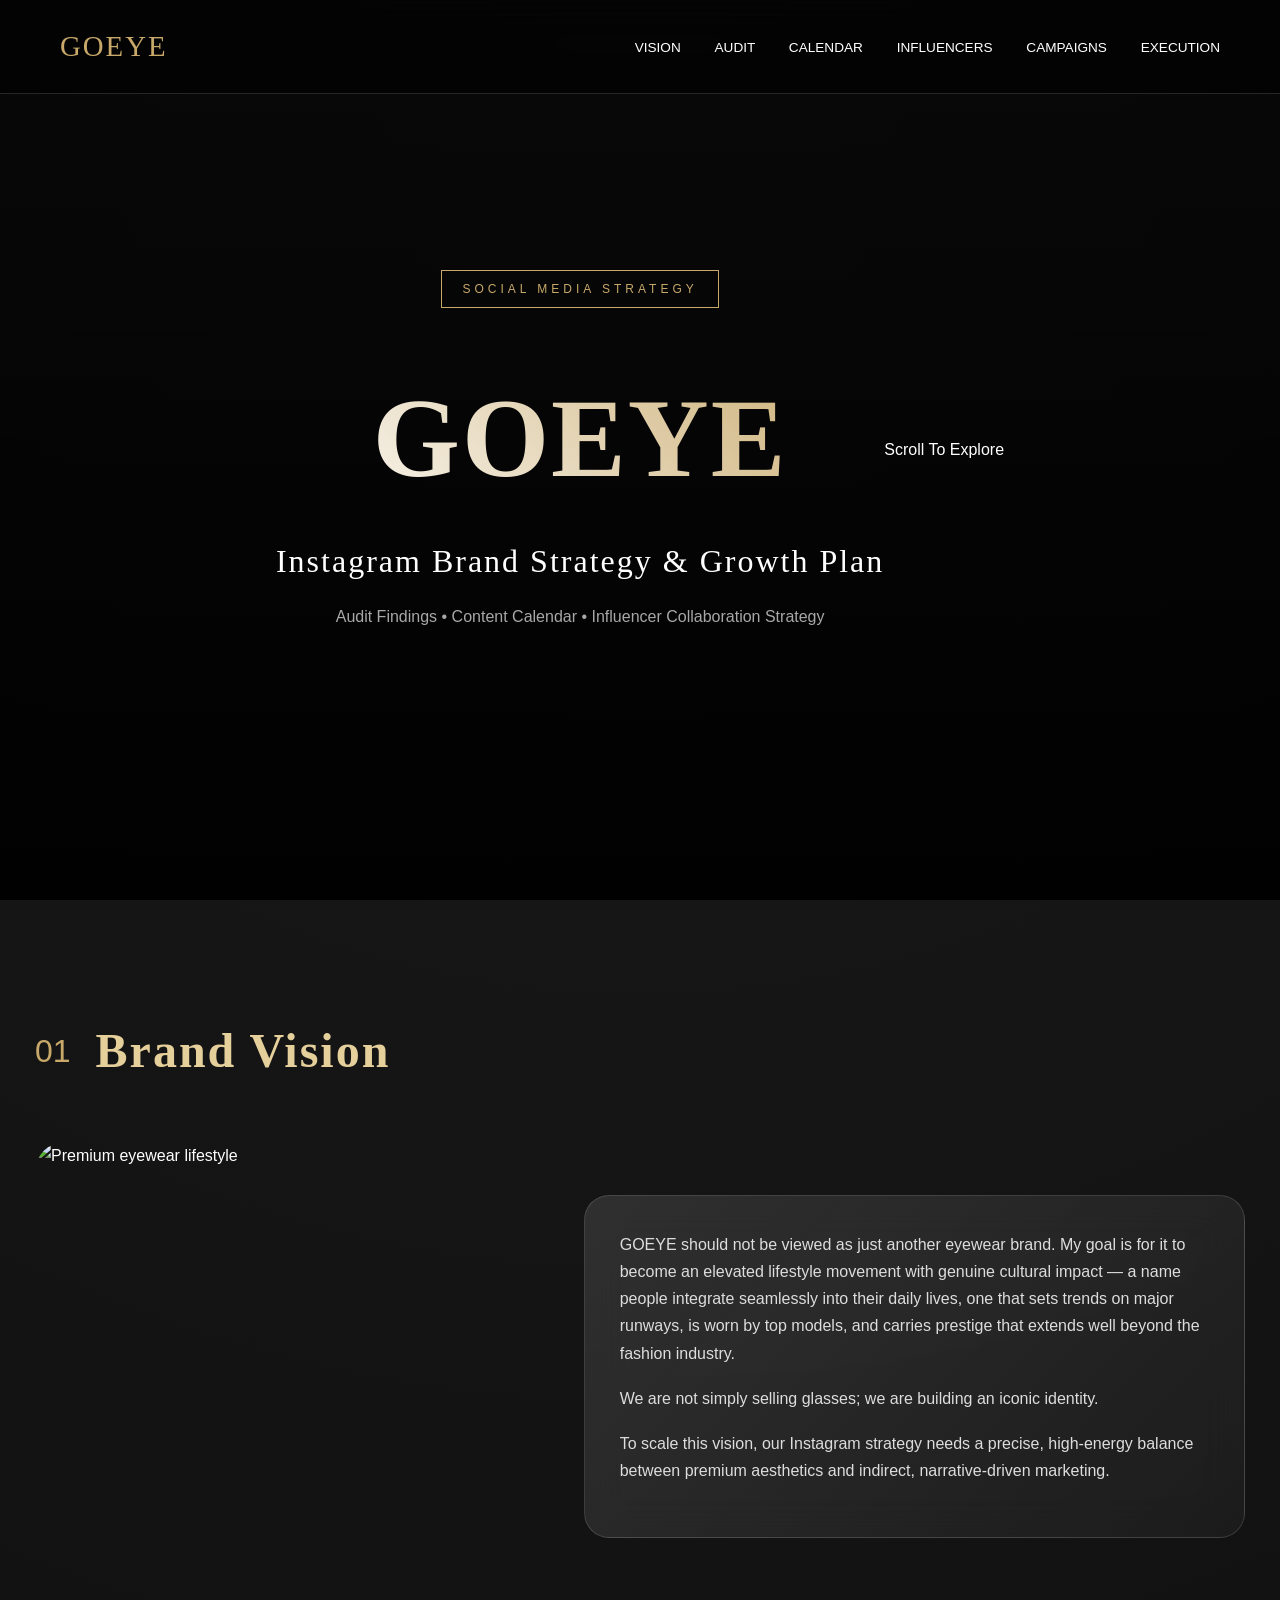
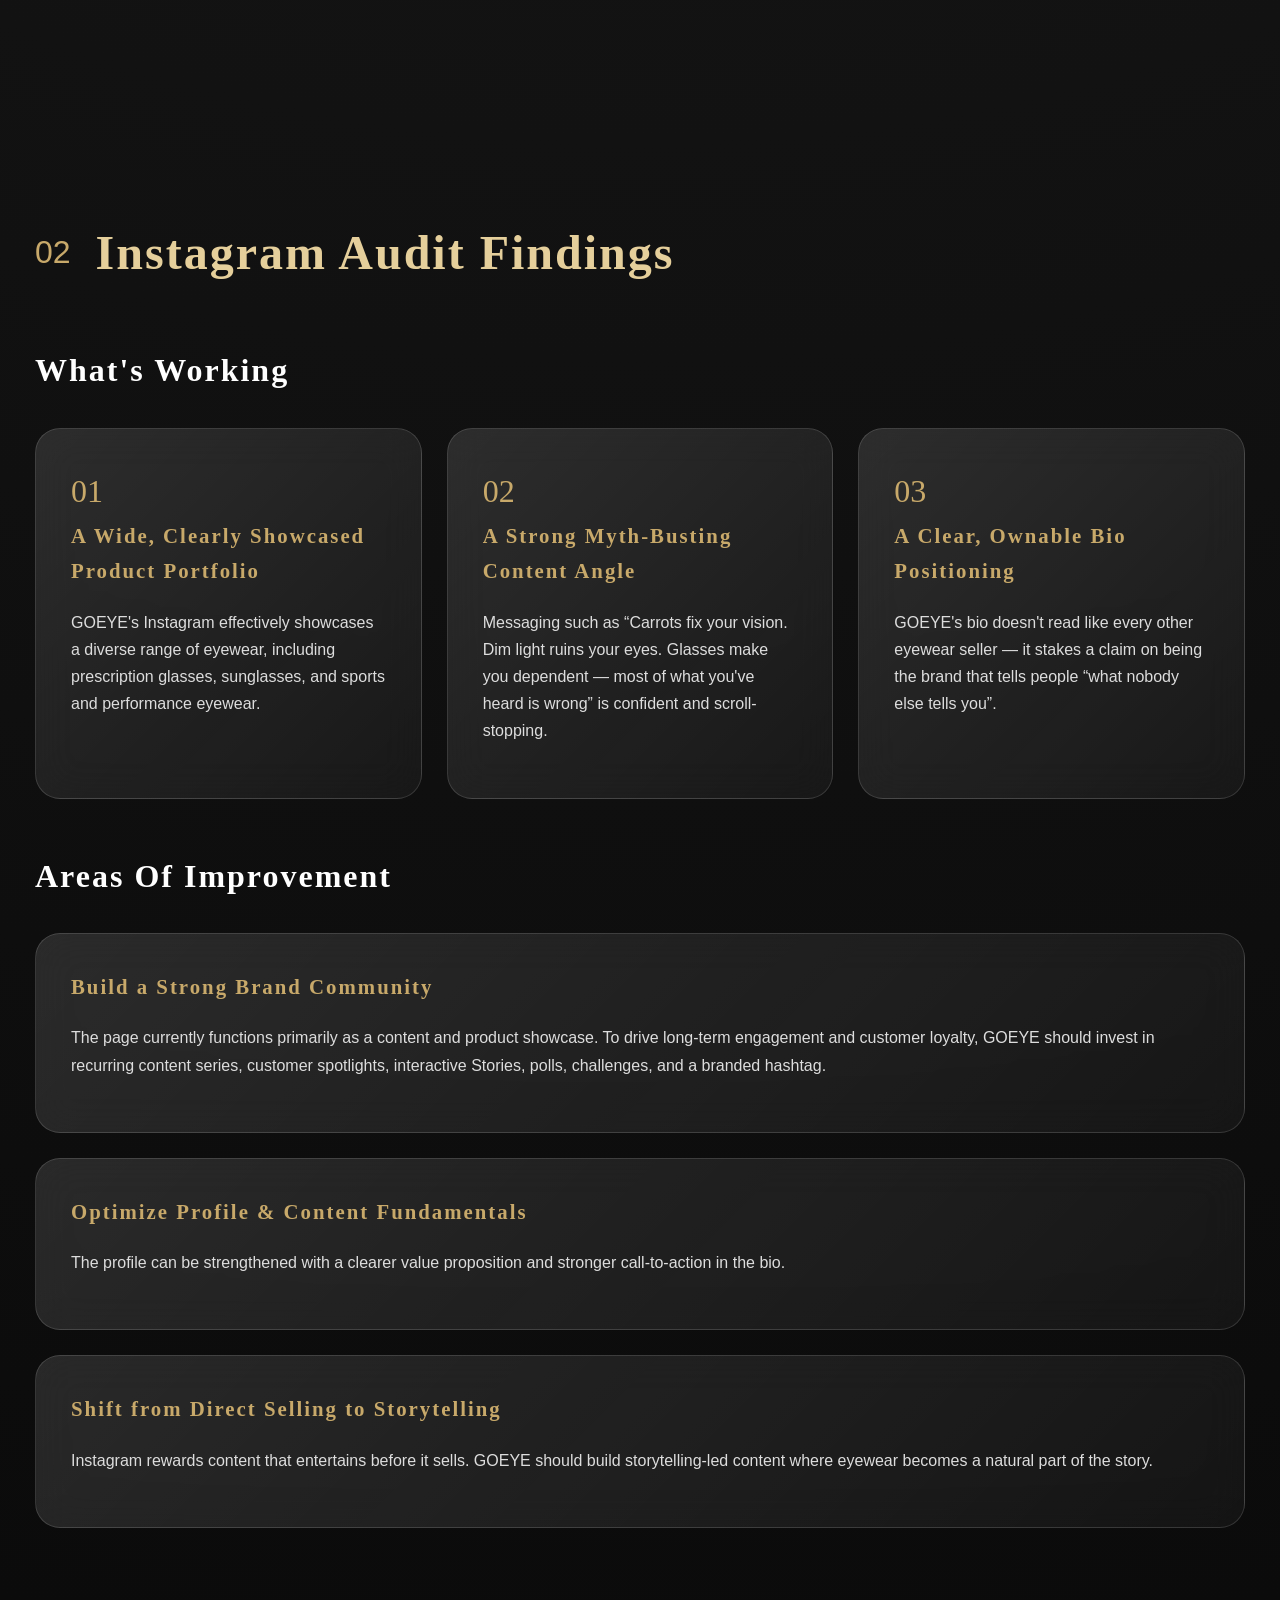
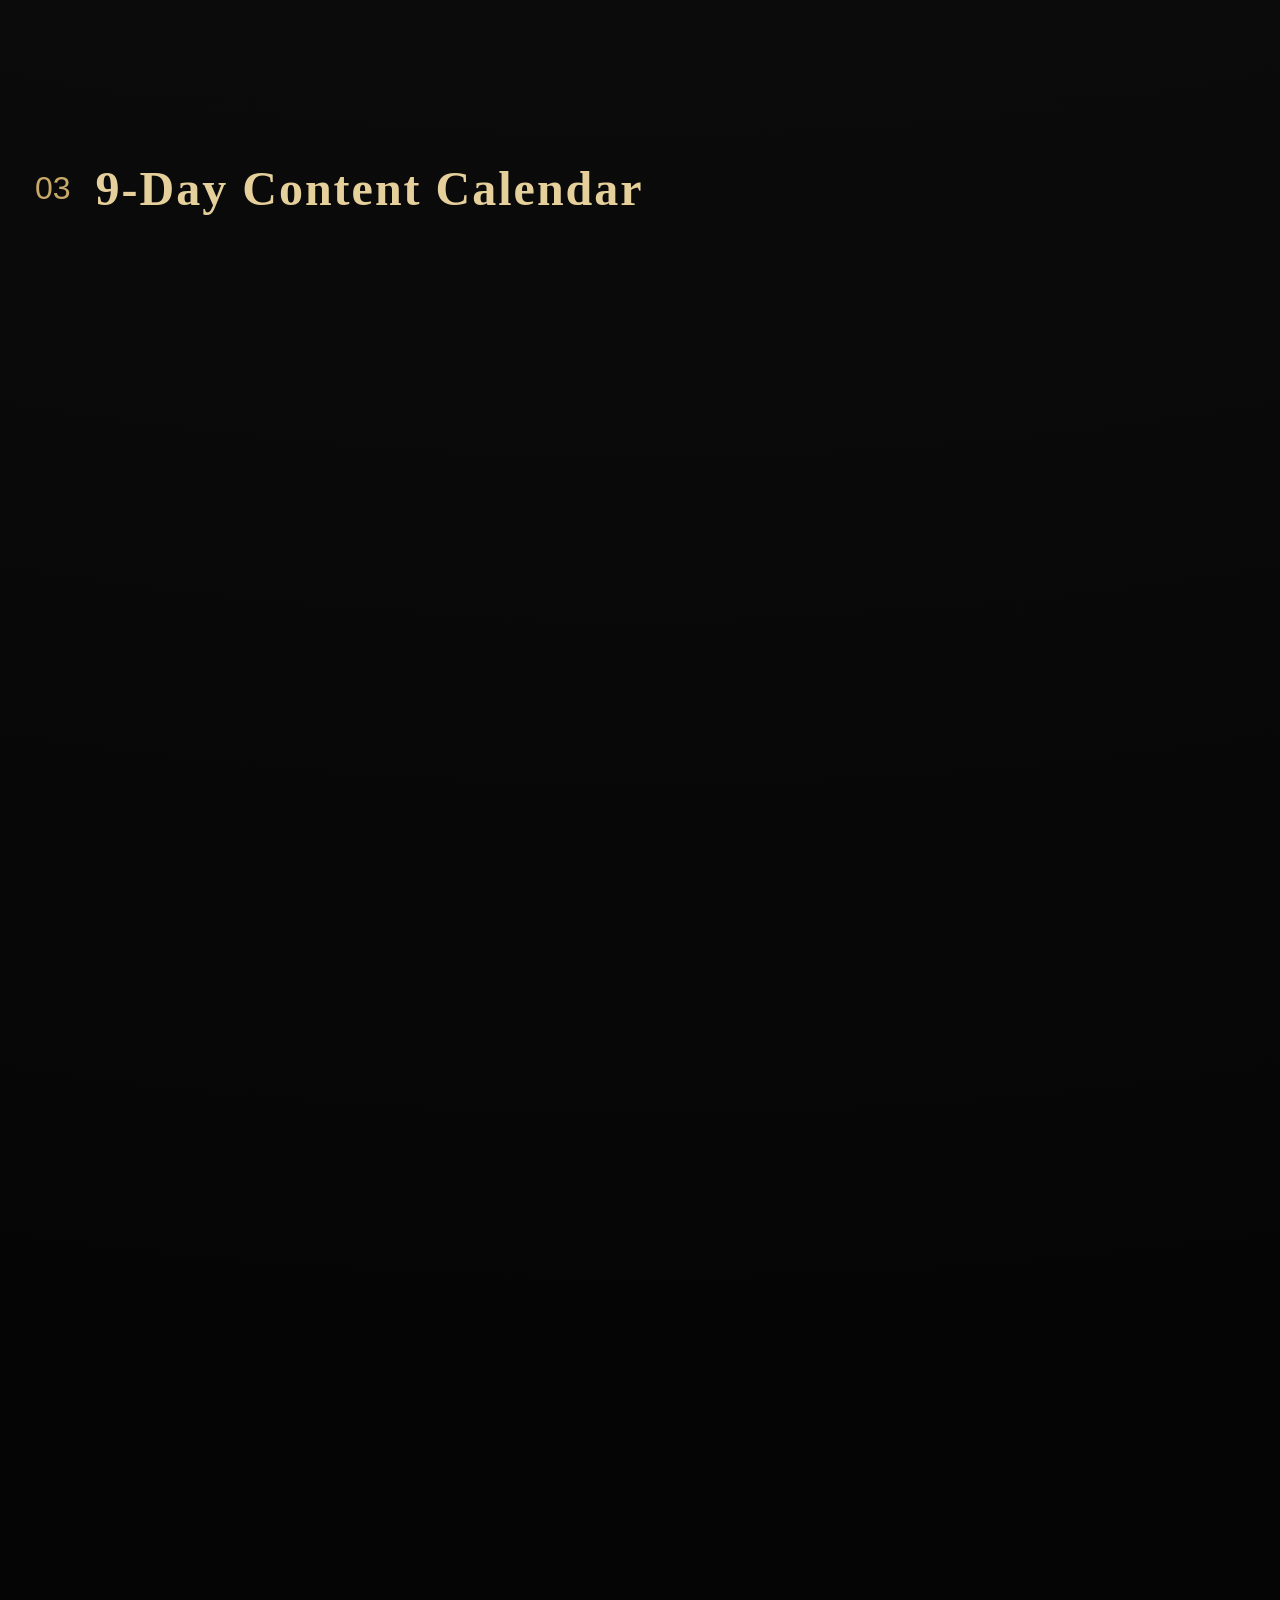
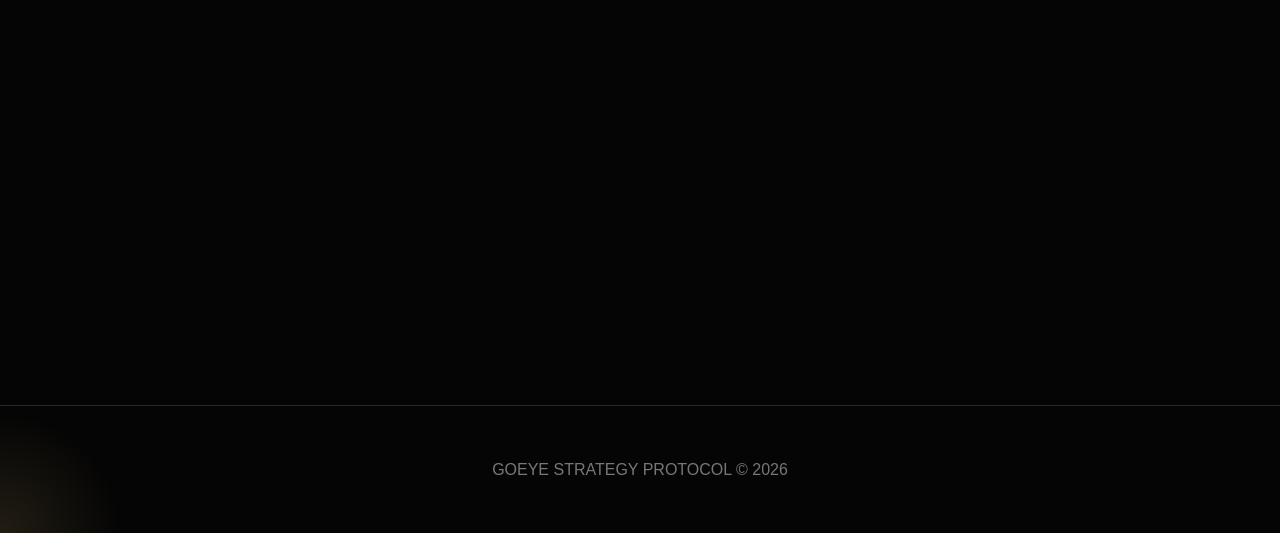
==== commit 12dd70be: "Update index.html" ====
--- a/index.html
+++ b/index.html
@@ -1093,8 +1093,6 @@
 CTA:
 “Would you run for someone like this?”
 
-</div>
-
 
 </div>
 
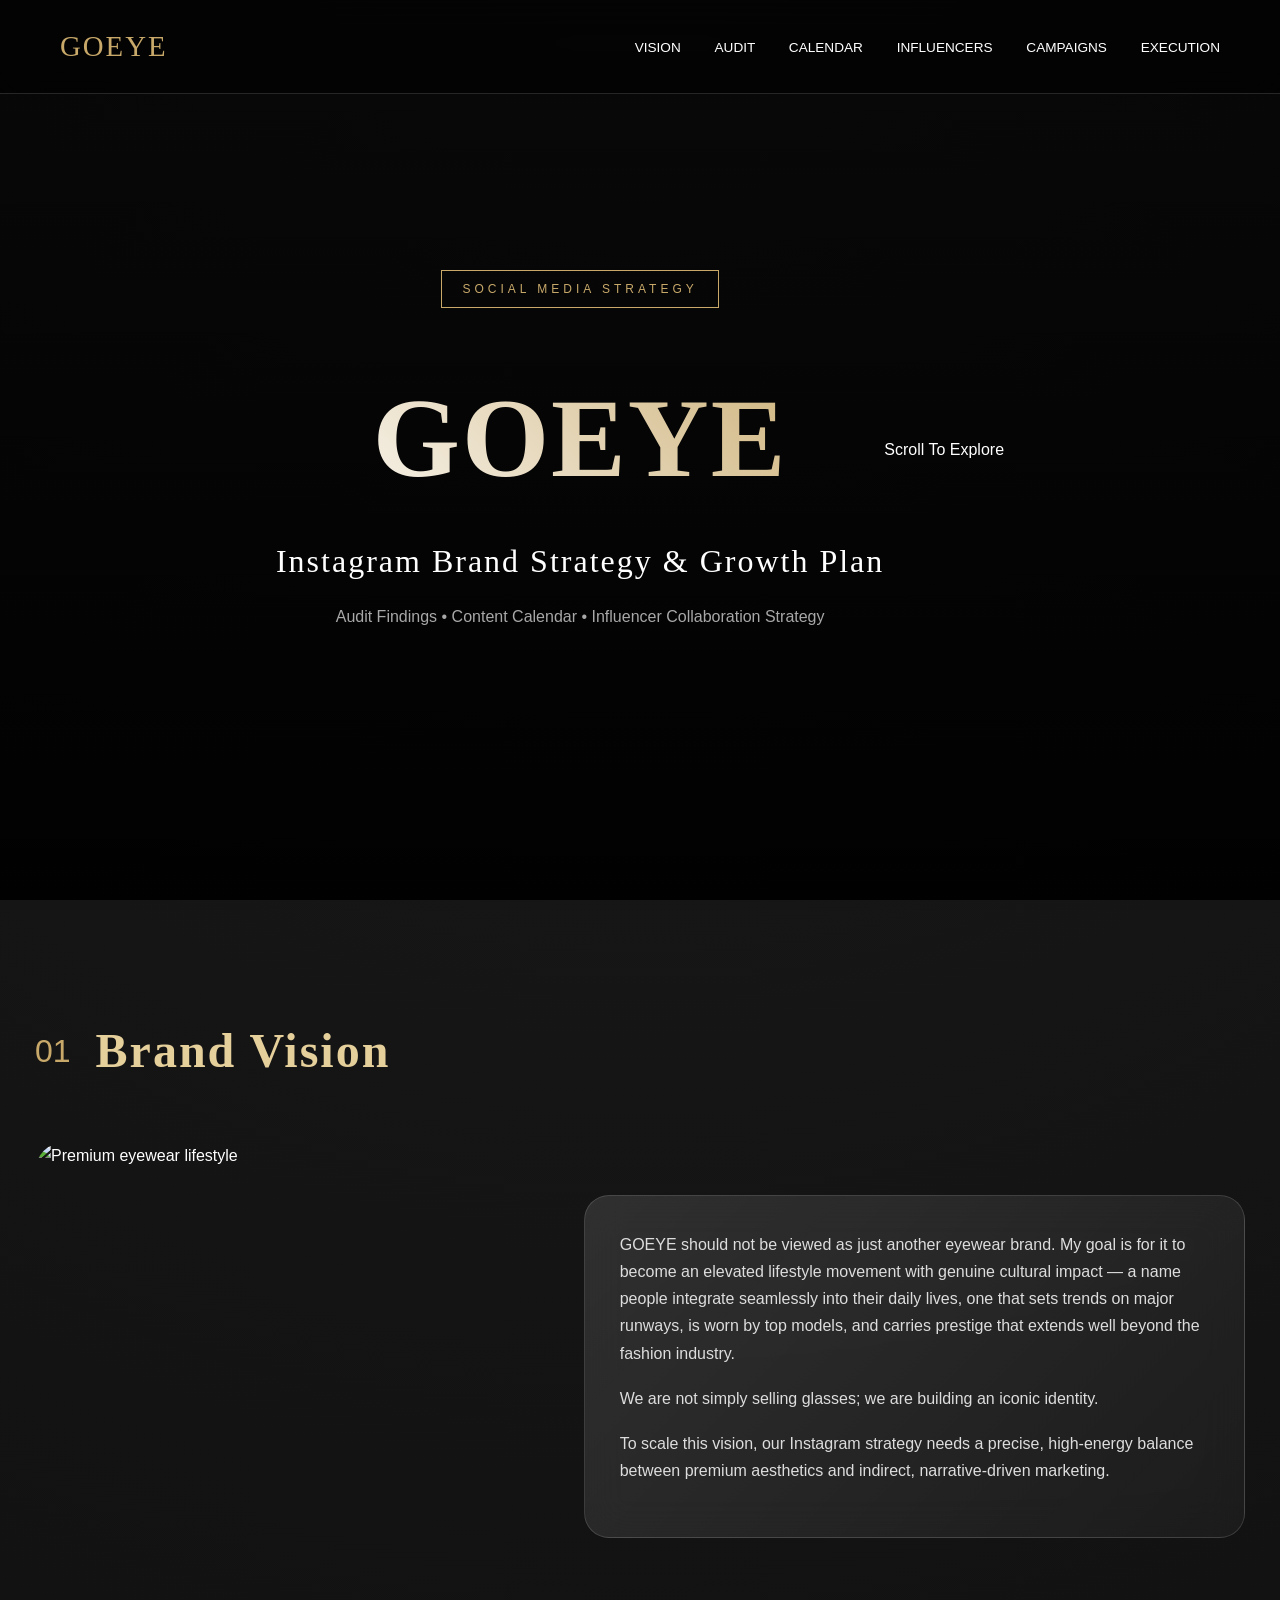
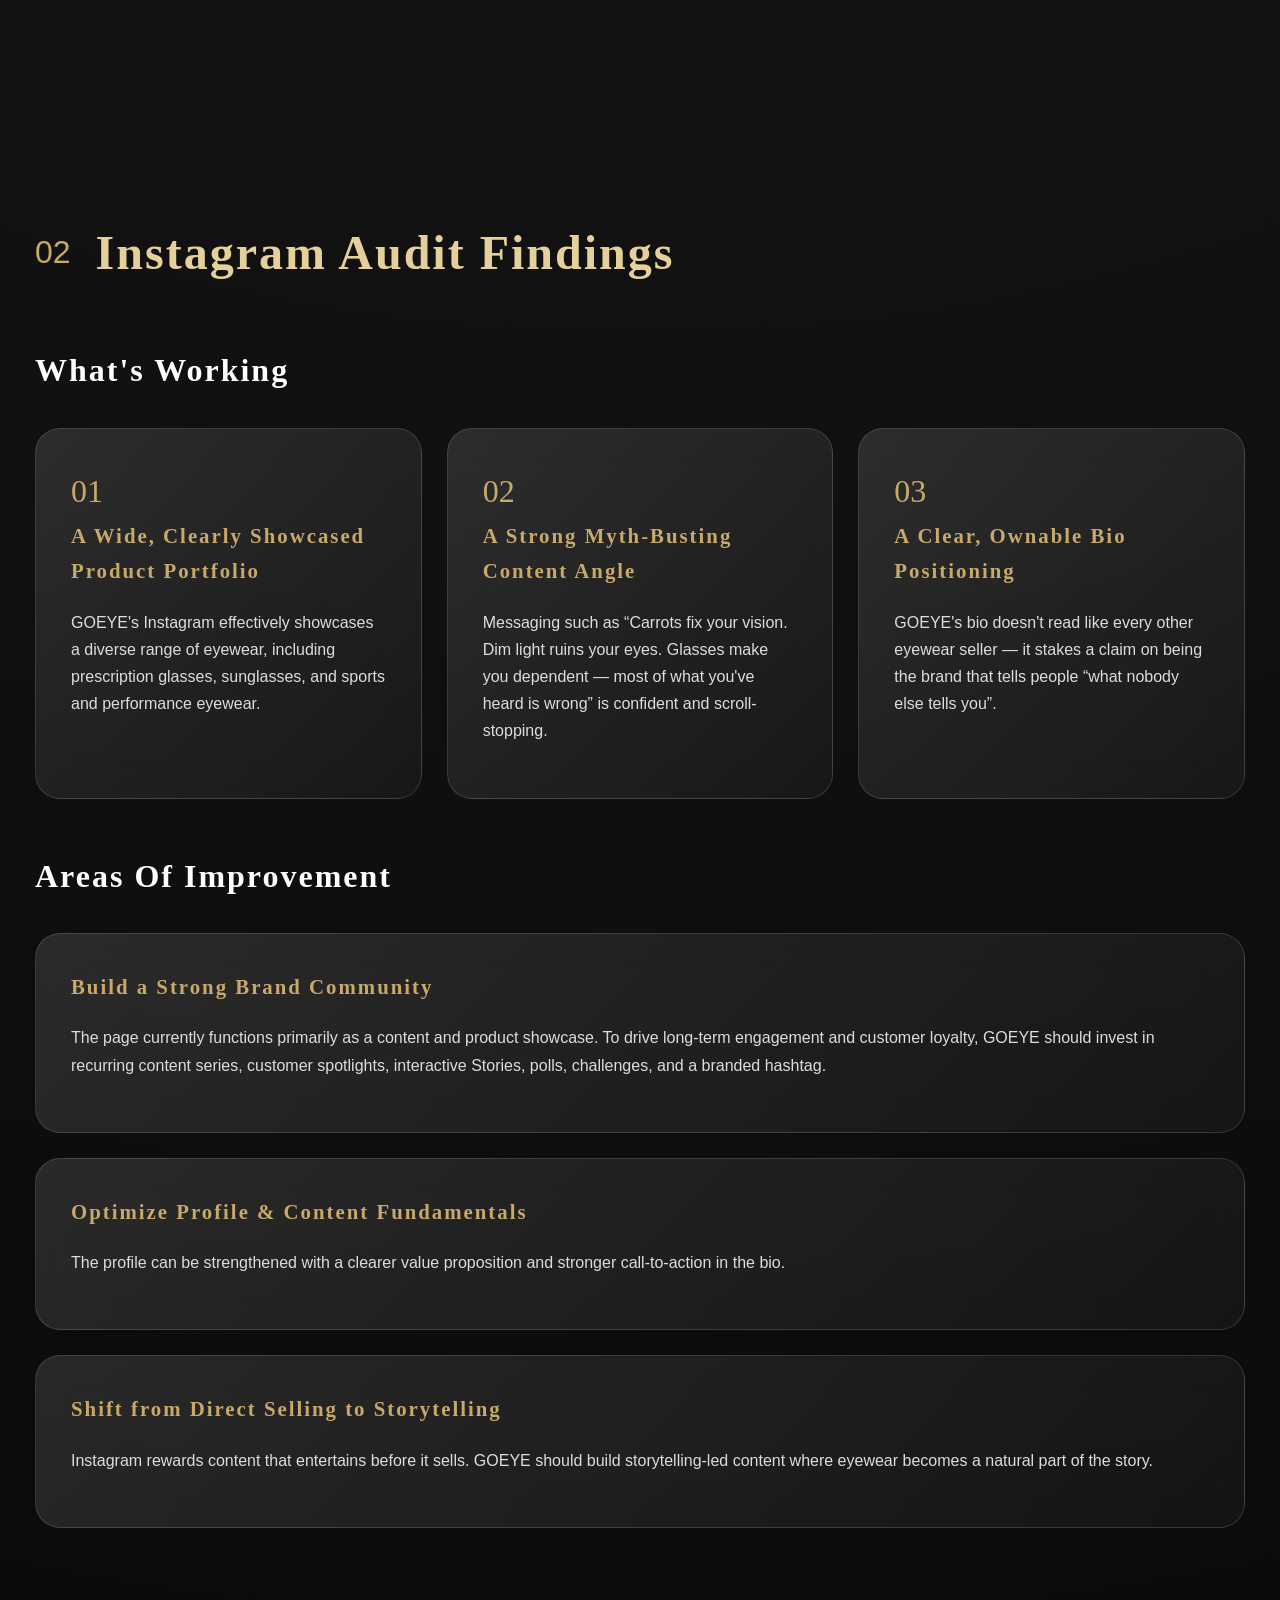
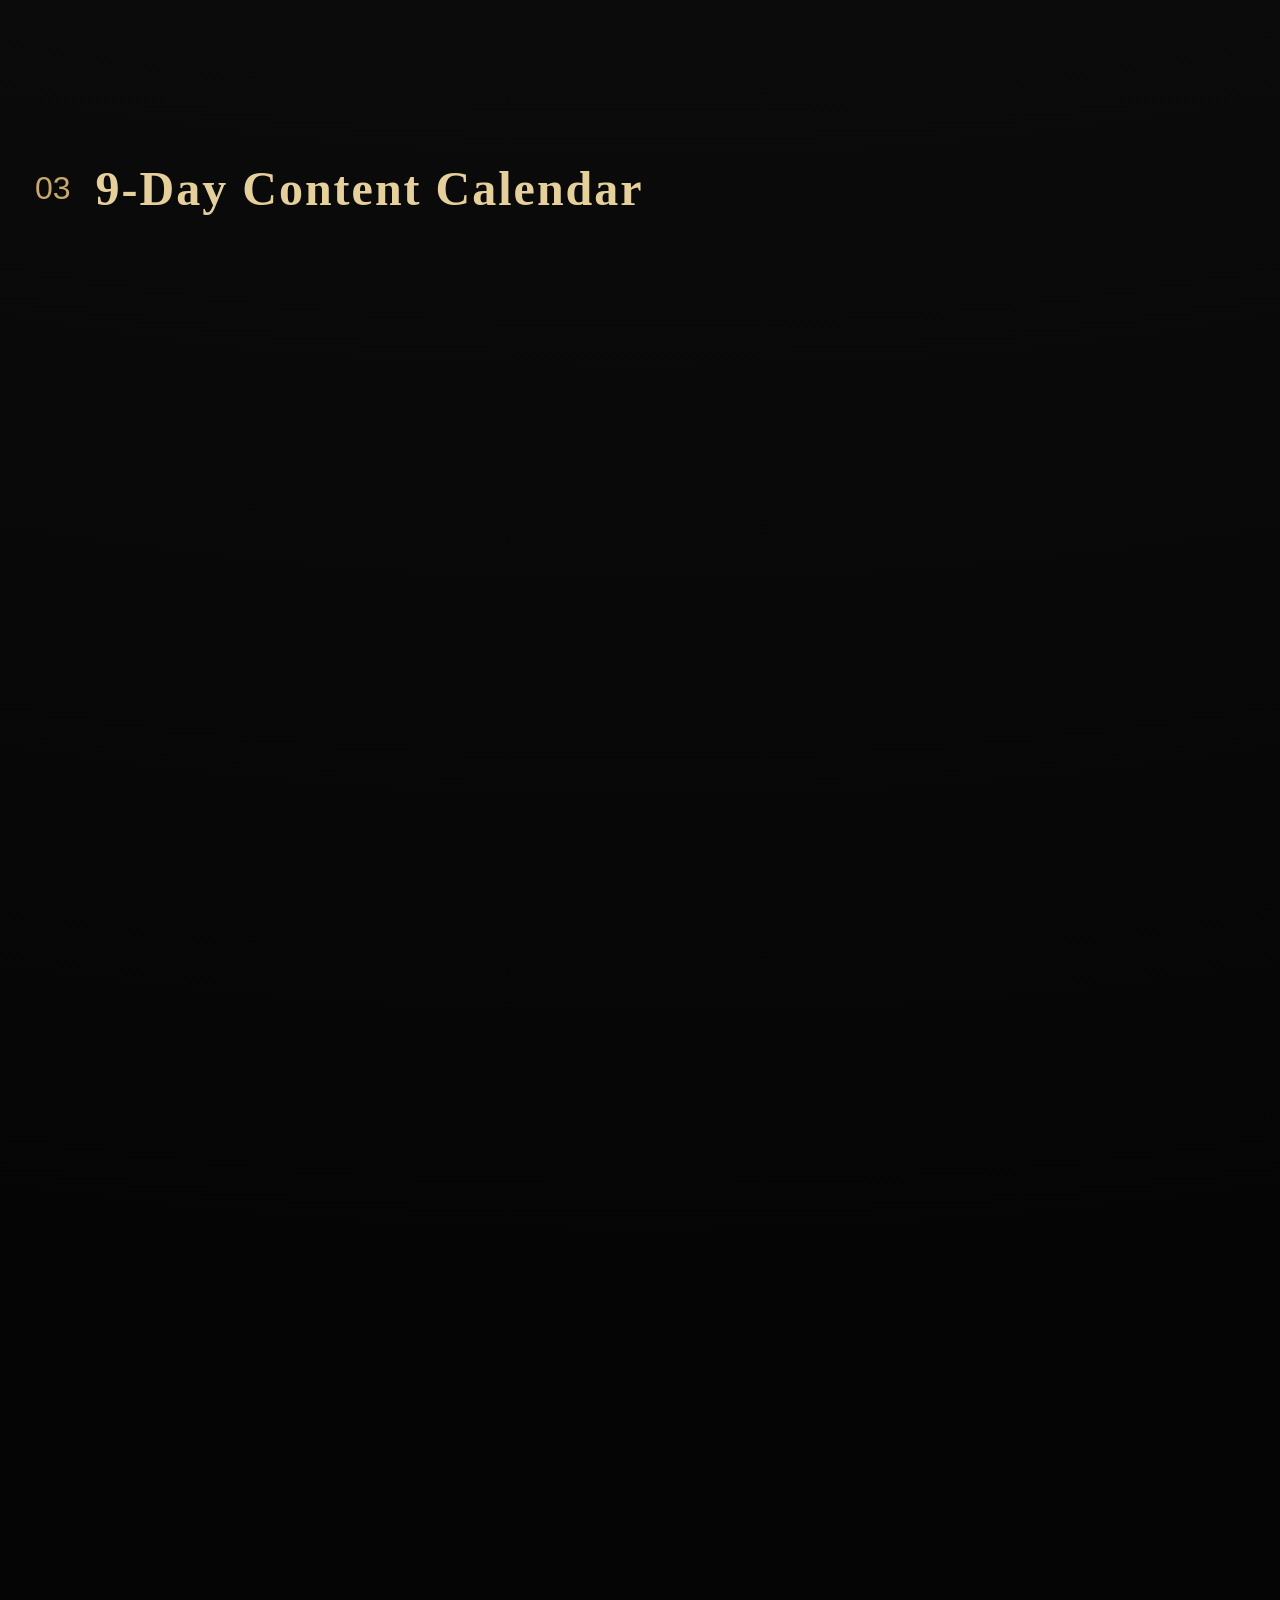
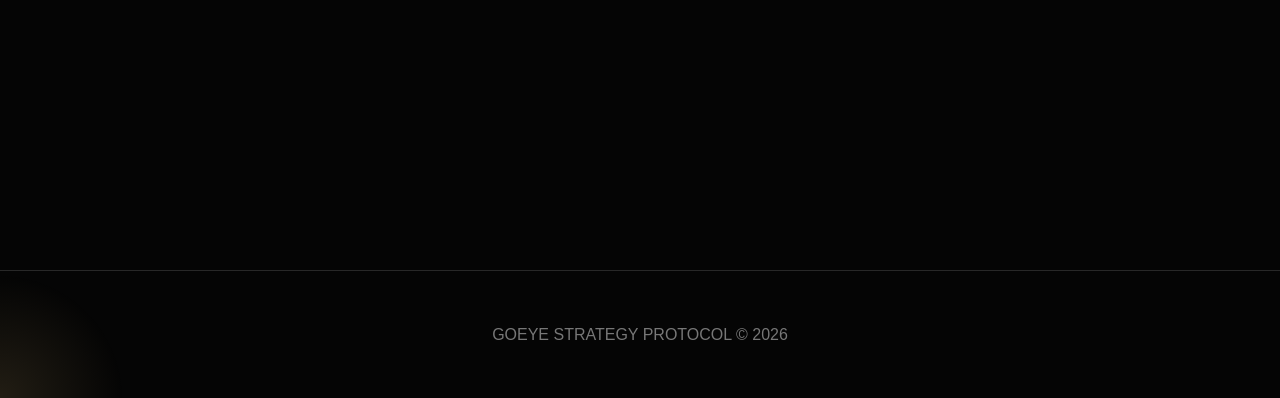
==== commit d6f4d28d: "Update index.html" ====
--- a/index.html
+++ b/index.html
@@ -1093,6 +1093,8 @@
 CTA:
 “Would you run for someone like this?”
 
+</div>
+
 
 </div>
 
@@ -1171,7 +1173,9 @@
 </div>
 
 
-</div>
+</div>>
+
+
 
 
 
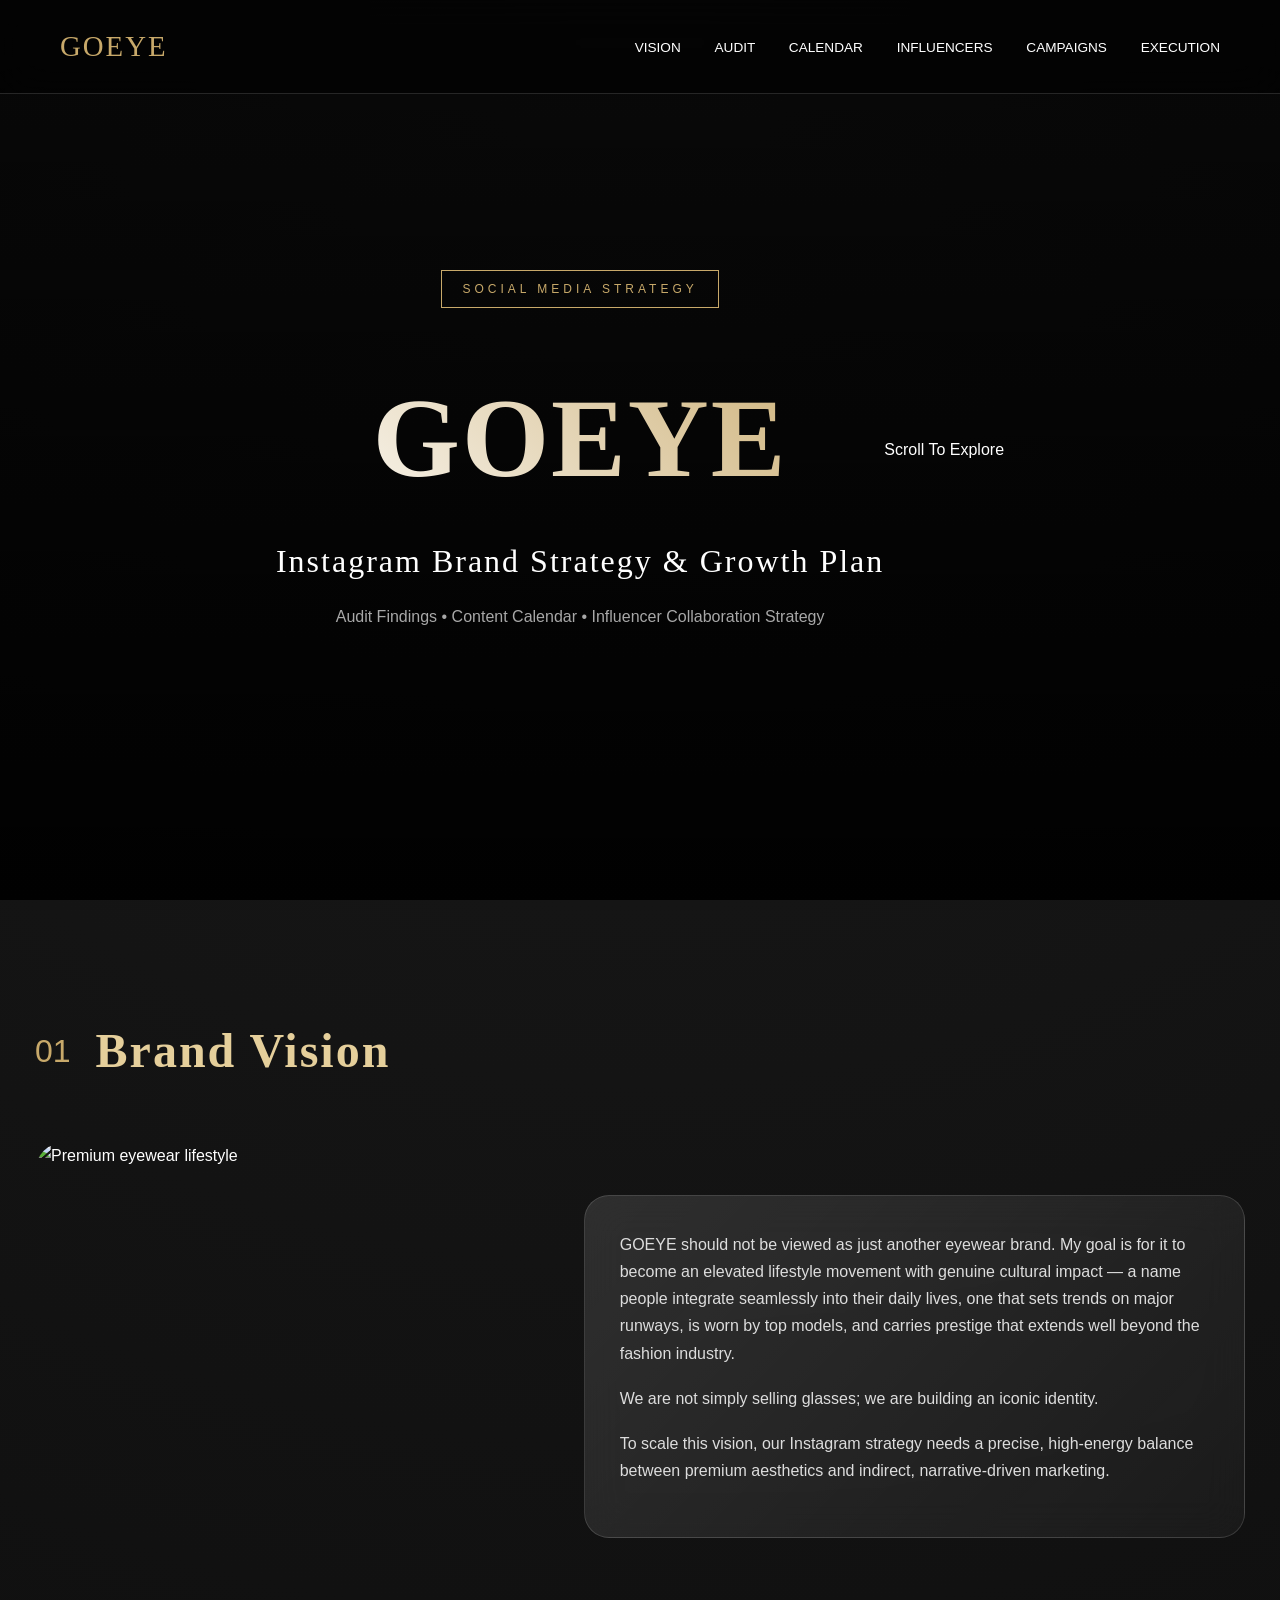
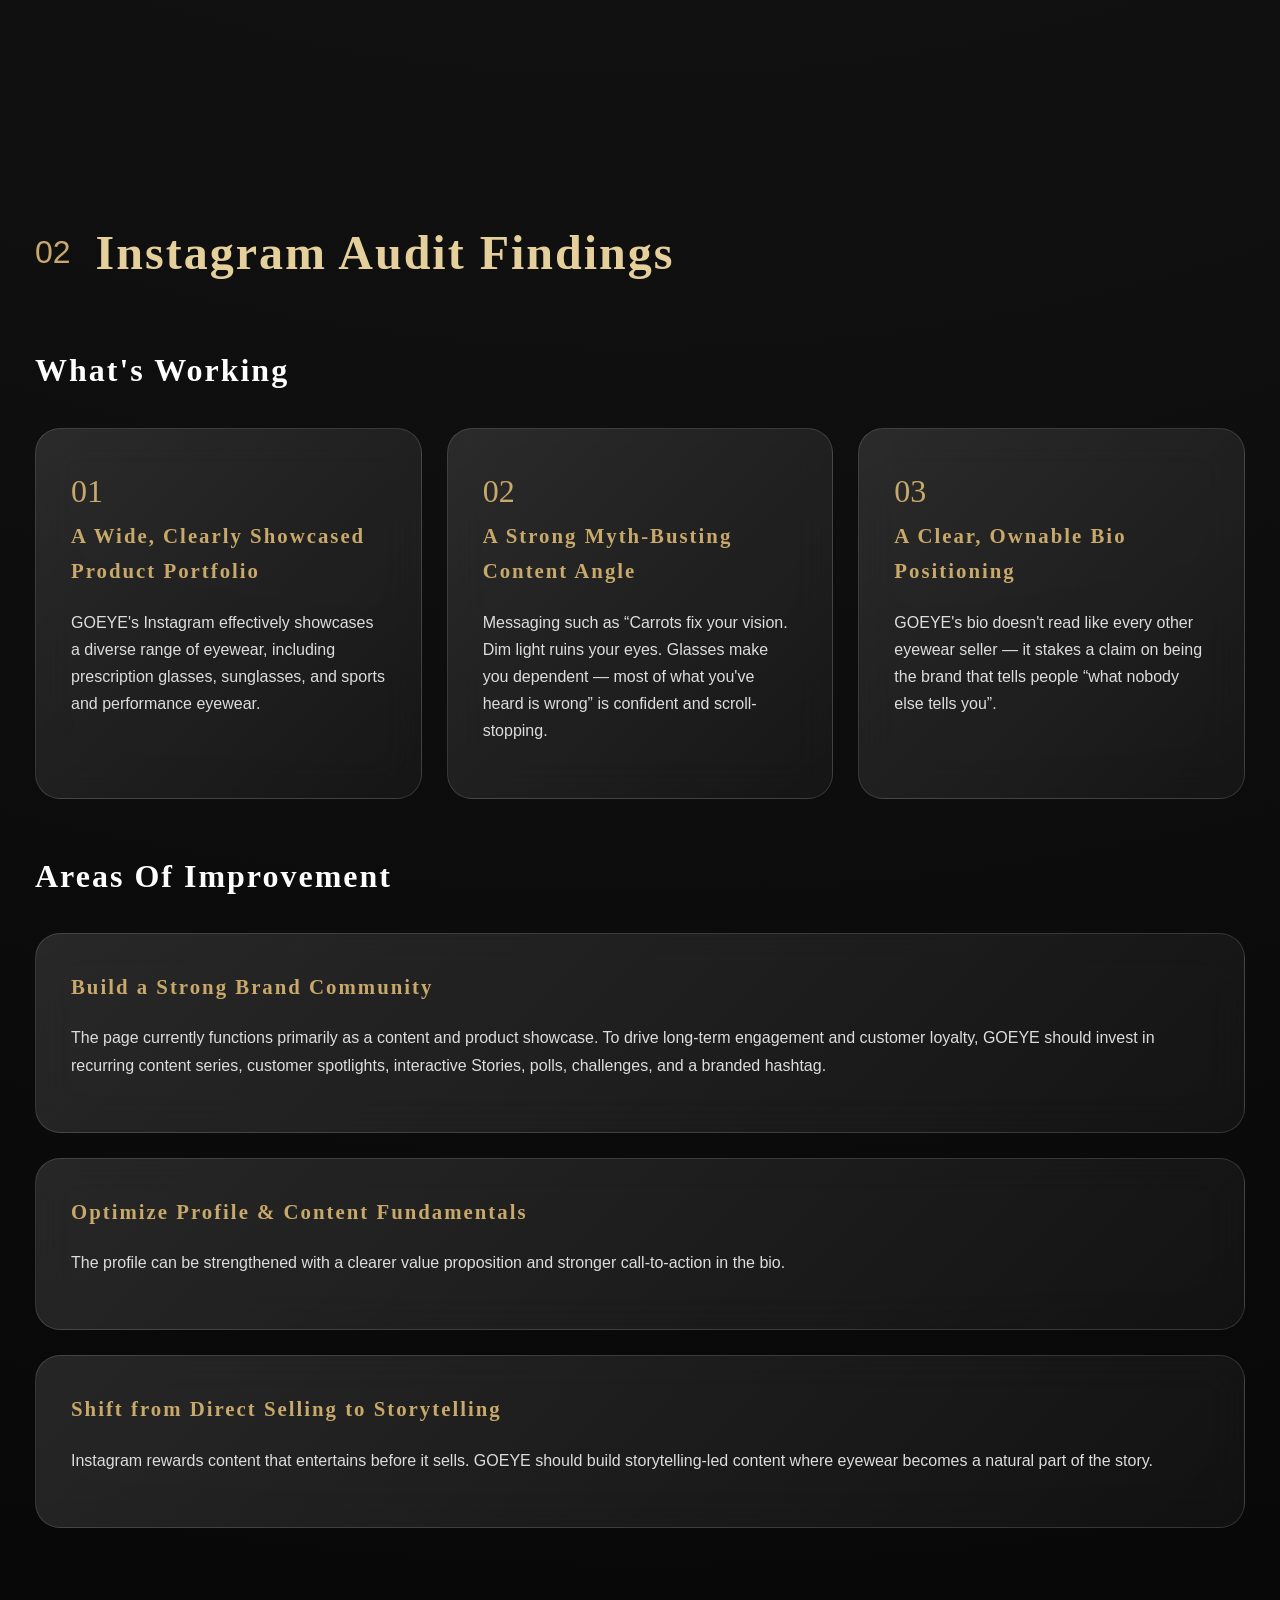
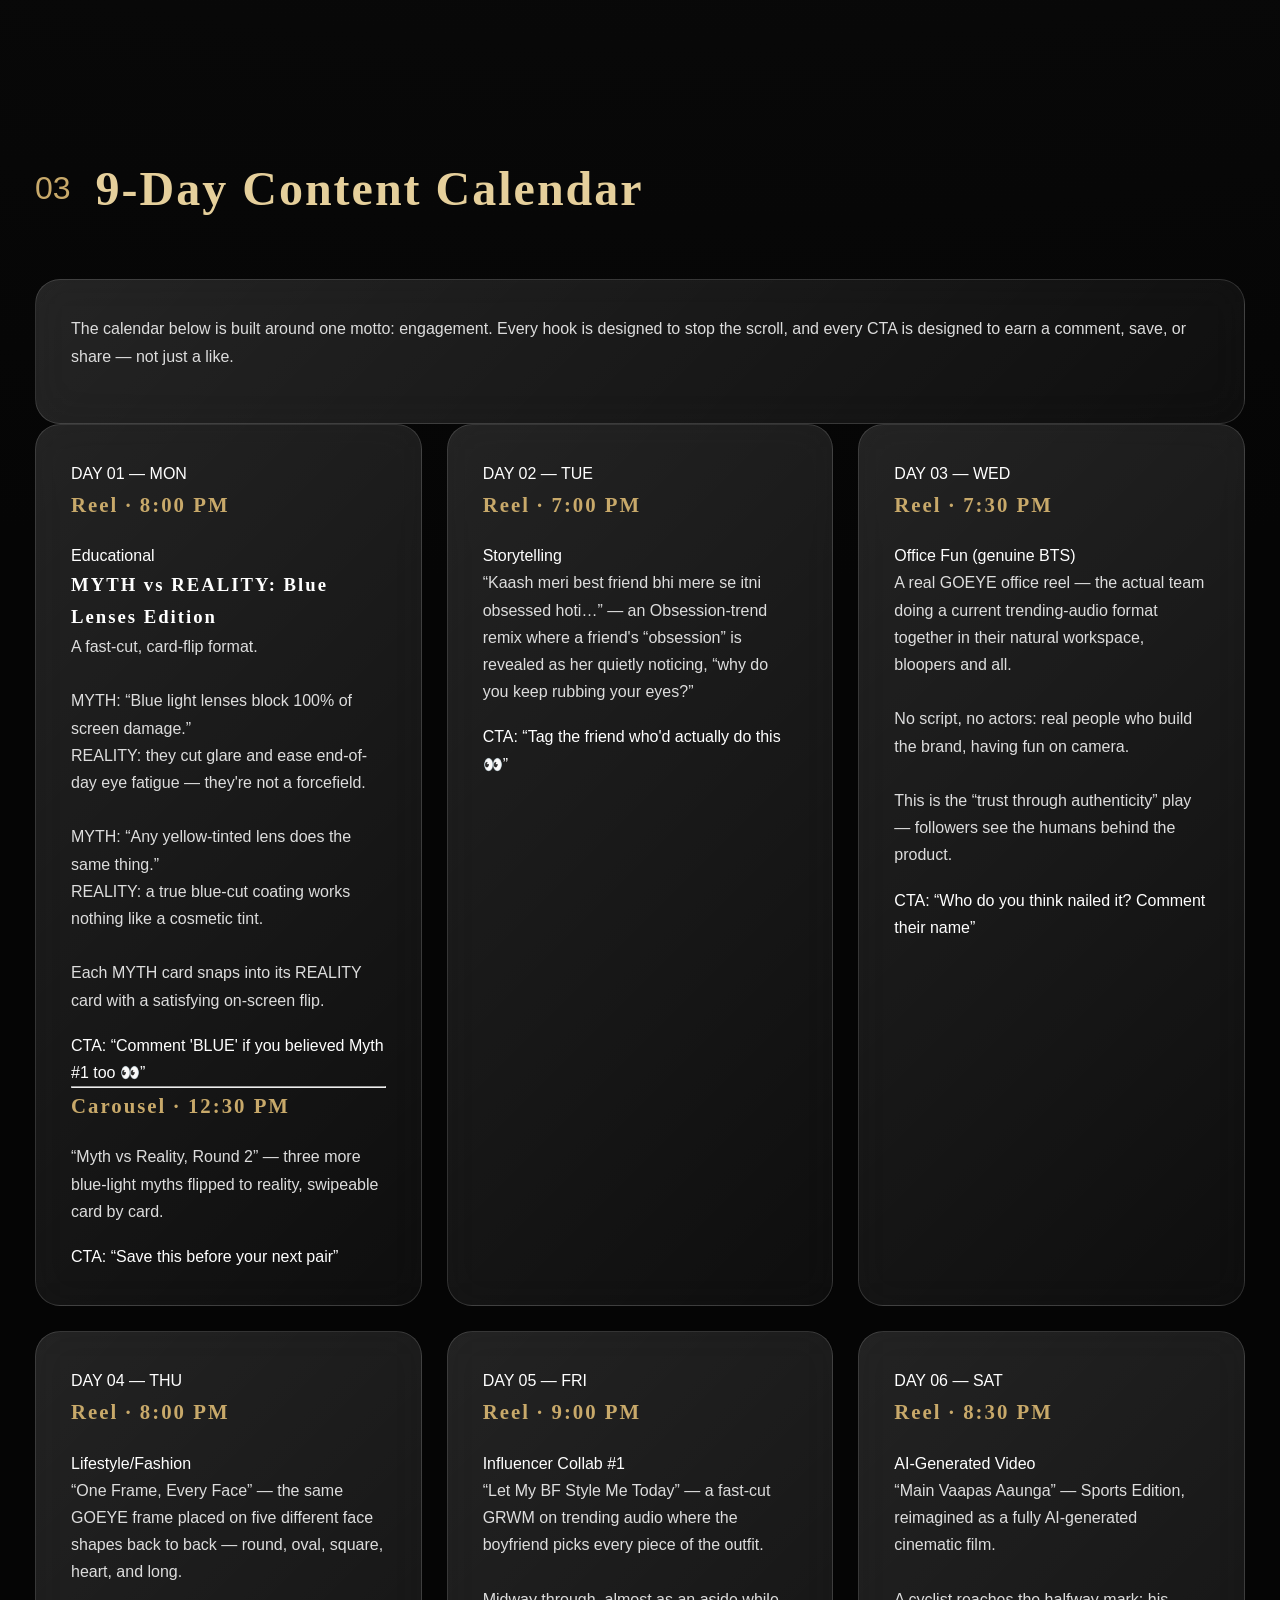
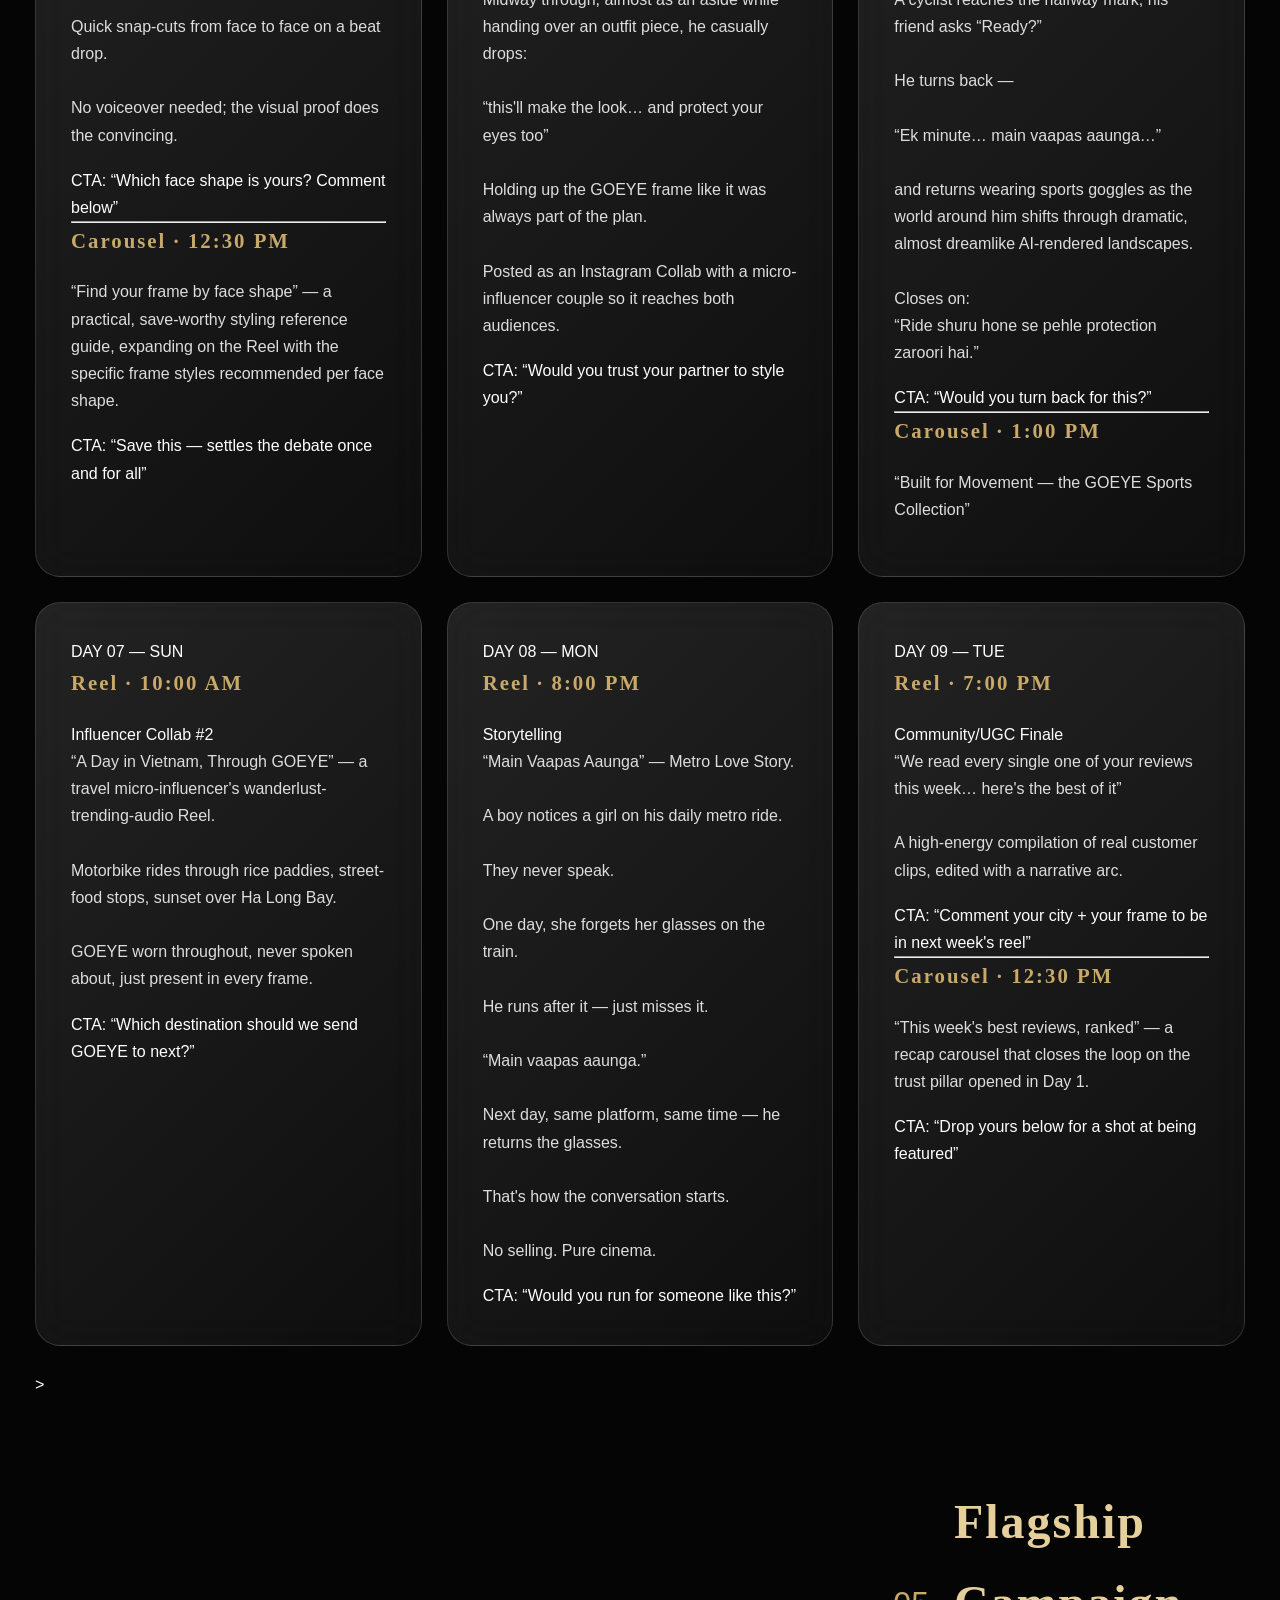
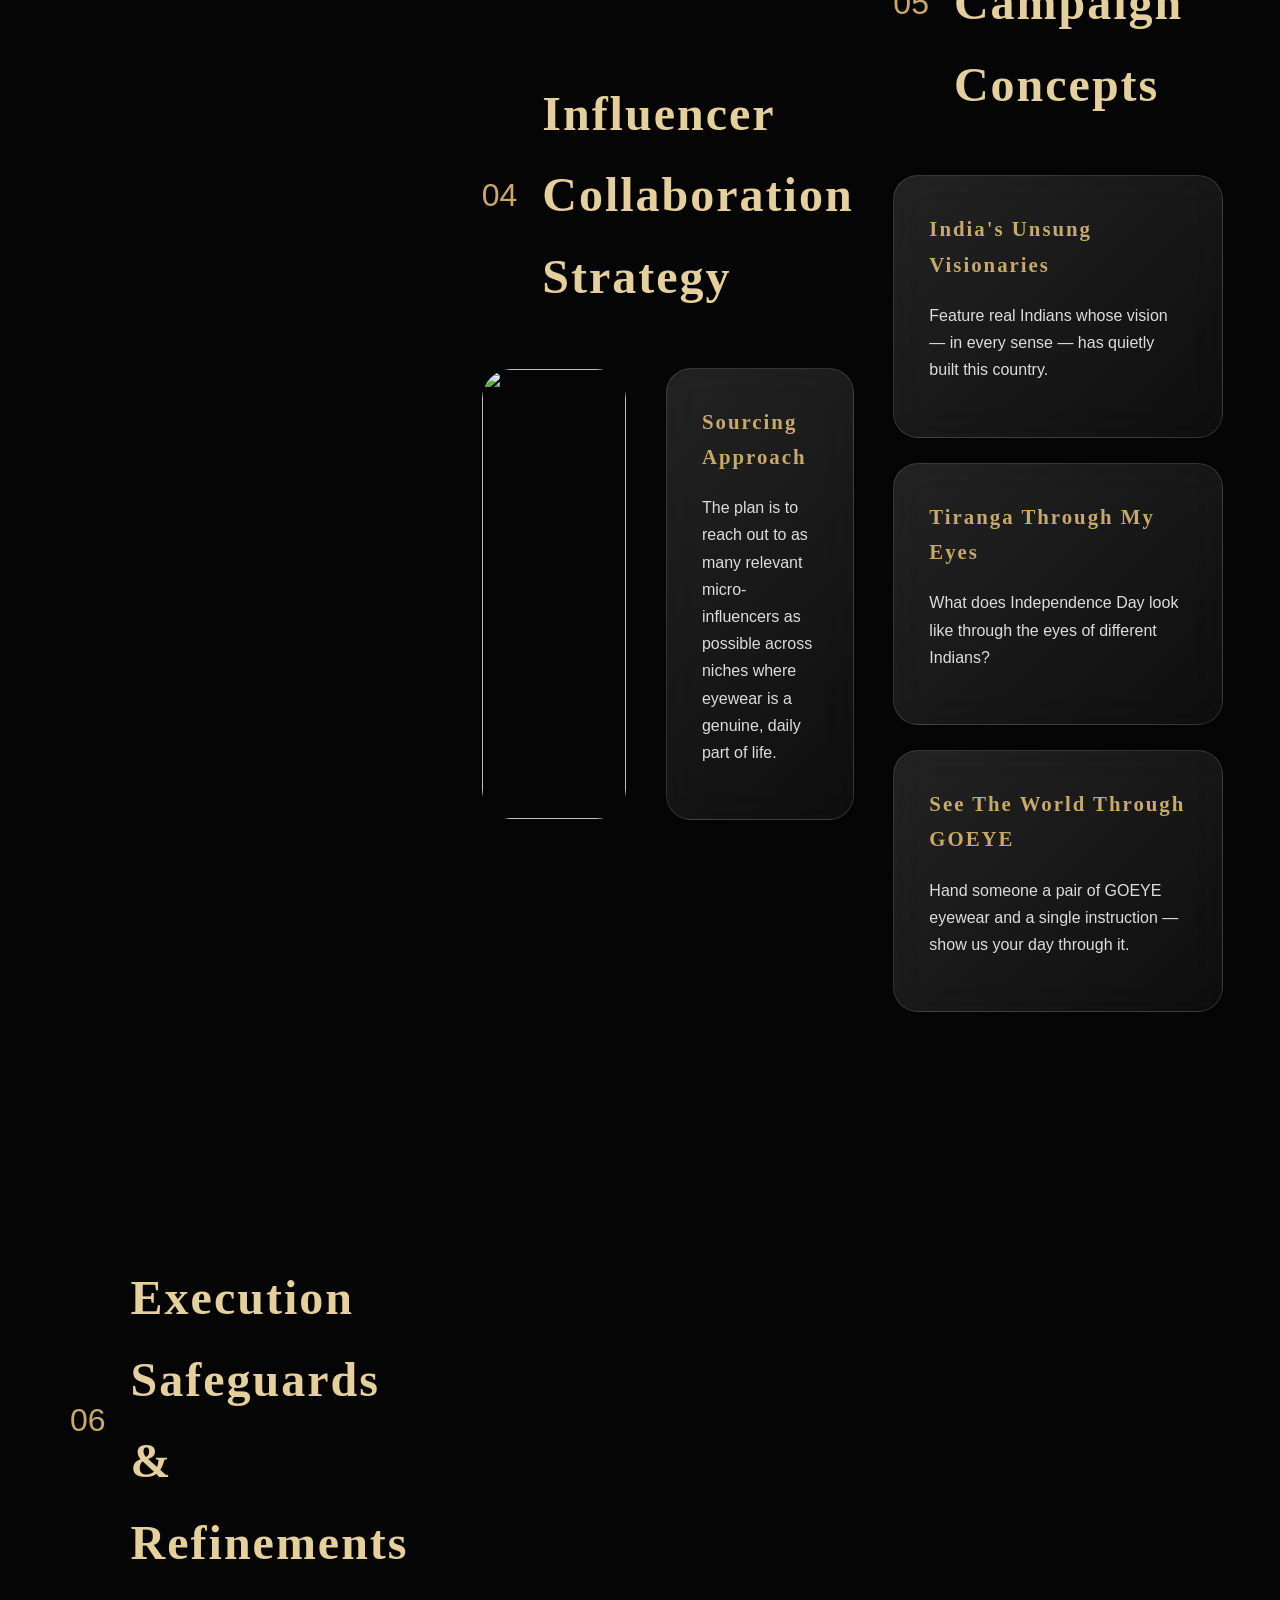
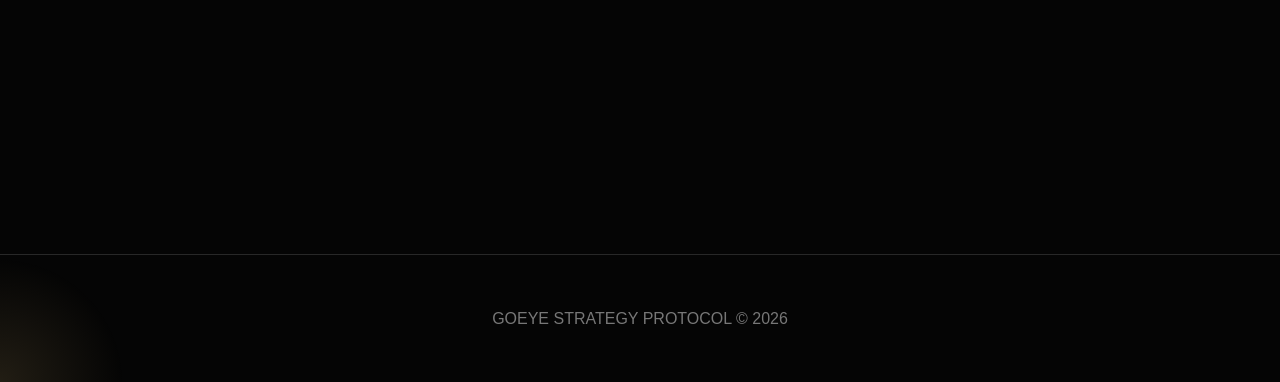
==== commit 9f6f0e2f: "Rename GOEYE_fixed_index.html to index.html" ====
--- a/index.html
+++ b/index.html
@@ -542,6 +542,10 @@
 
 
 <div class="calendar-intro glass-card reveal">
+<p>The calendar below is built around one motto: engagement. Every hook is designed to stop the scroll, and every CTA is designed to earn a comment, save, or share — not just a like.</p>
+</div>
+
+<div class="calendar-grid">
 
 <!-- ================= DAY 1 ================= -->
 
